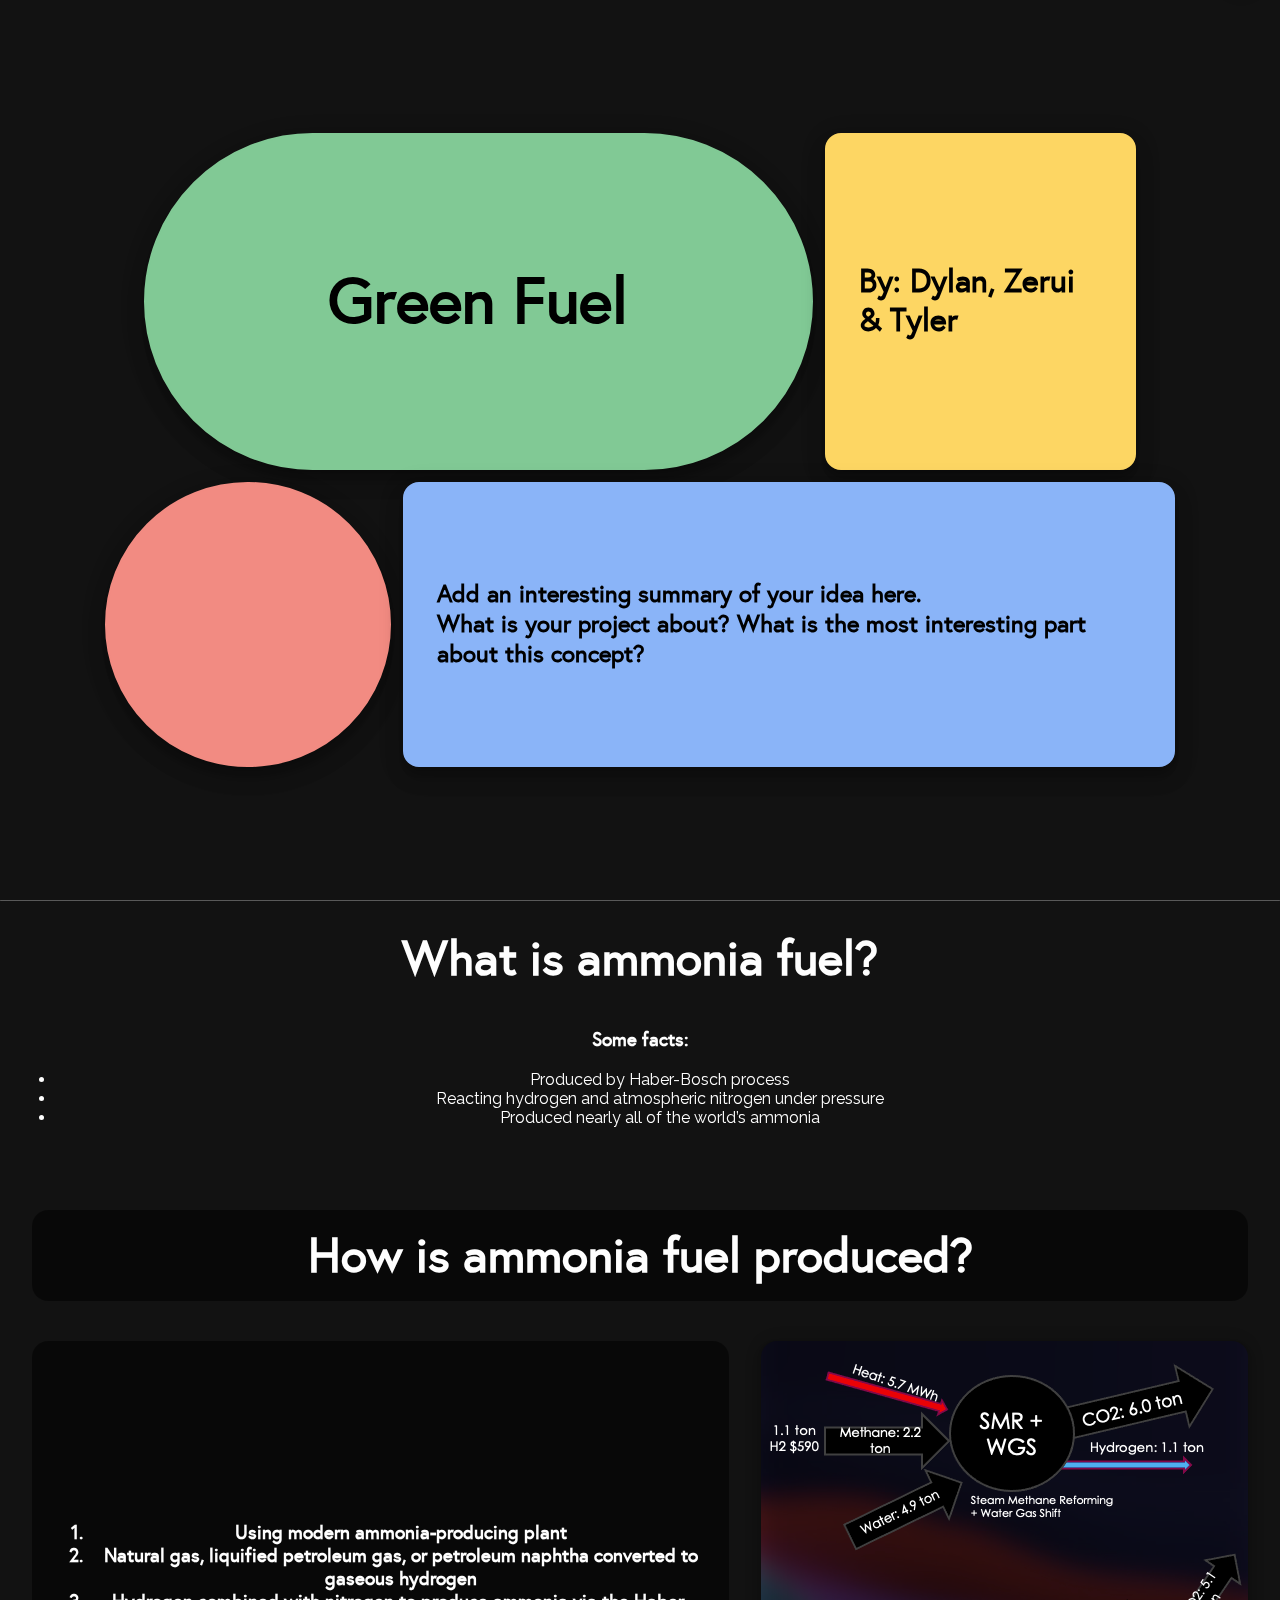
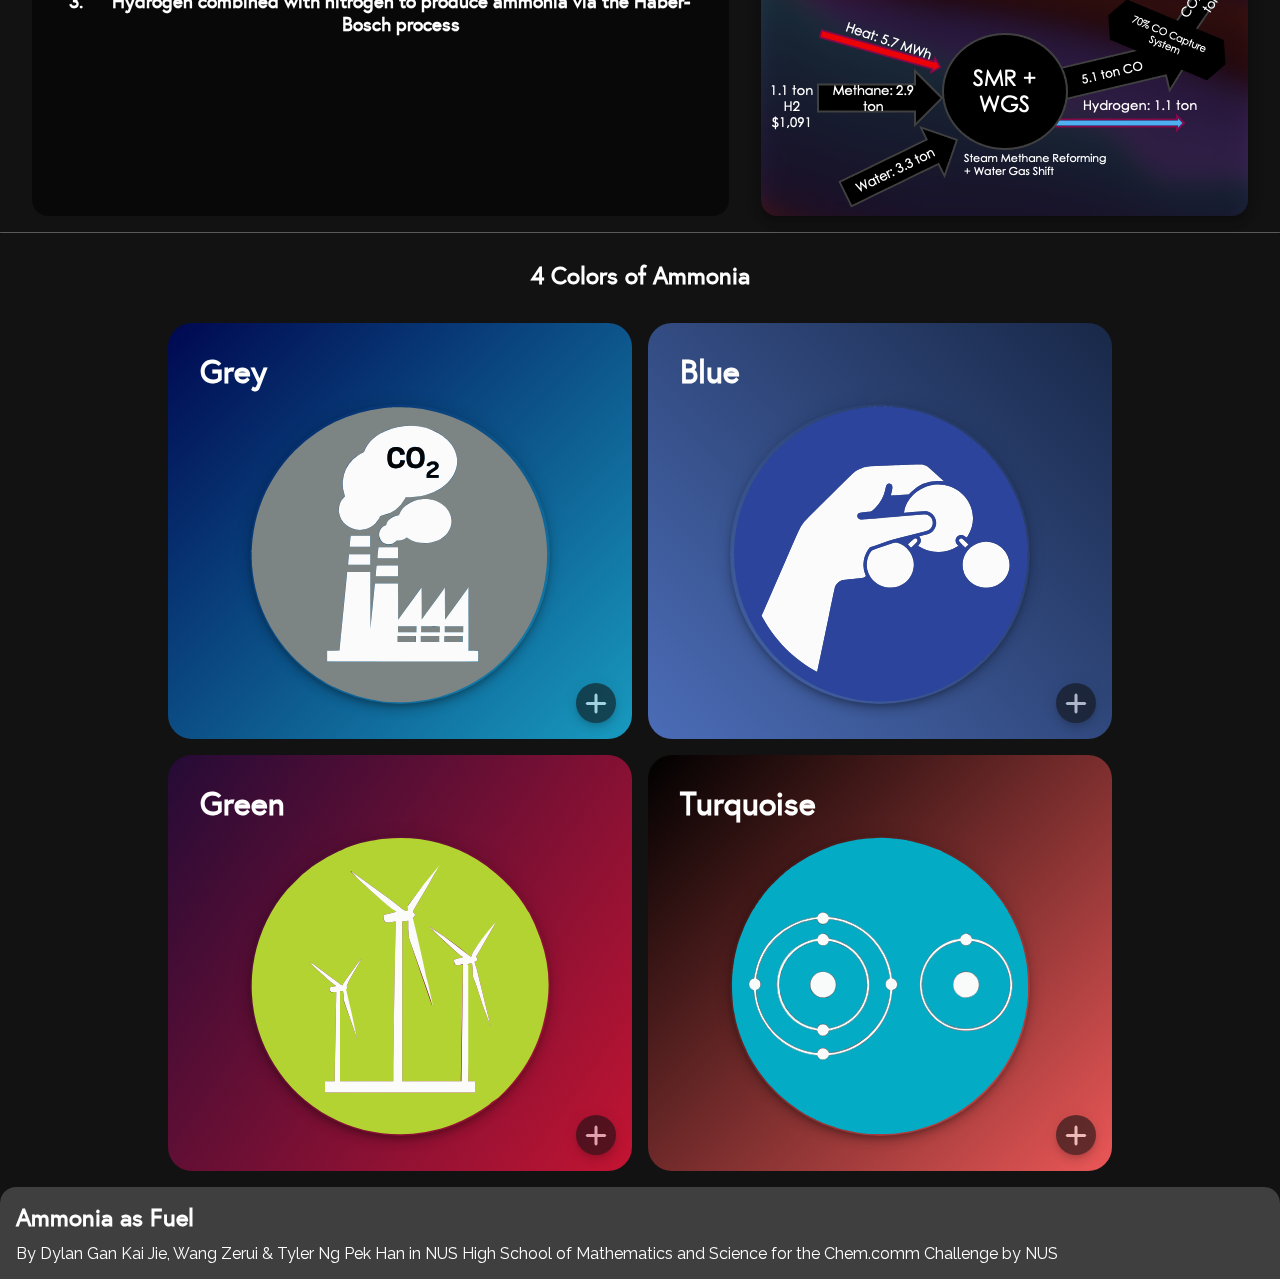
==== index.html @ 2749dfef "Fuel production design improvements" ====
<!DOCTYPE html>
<html lang="en">
<head>
    <meta charset="UTF-8">
    <meta name="viewport" content="width=device-width, initial-scale=1.0">
    <meta name="description" content="Greener fuel, ammonia as fuel">

    <!-- Icons and manifest -->
    <link rel="apple-touch-icon" sizes="180x180" href="./apple-touch-icon.png">
    <link rel="icon" type="image/png" sizes="32x32" href="./favicon-32x32.png">
    <link rel="icon" type="image/png" sizes="16x16" href="./favicon-16x16.png">
    <link rel="manifest" href="./site.webmanifest">

    <title>Ammonia as Fuel</title>

    <link rel="stylesheet" href="assets/main.min.css">
    <link rel="stylesheet" href="assets/index.min.css">
    <link rel="stylesheet" href="assets/atoms.min.css">
    <link rel="stylesheet" href="assets/fonts.min.css">

    <script src="assets/lib/pCardHandler.min.js" defer></script>
    <script src="assets/lib/themeHandler.min.js" defer></script>
    <script src="assets/lib/ripple.min.js" defer></script>
    <script src="assets/javascript/main.min.js" defer></script>
    <script src="assets/javascript/index.min.js" defer></script>
<body>
<header class="fr">
    <img src="static/img/favicon.svg" alt="Logo" aria-hidden="true" width="32" height="32">
    <h2 class="fs-1__5 mg-l__-5">Ammonia as Fuel</h2>
    <div class="ff"></div>
    <!-- Theme button -->
    <button class="ic-btn ctr-c" id="tBtn">
        <img src="static/icns/dark_mode_white.svg" alt="Change to dark theme" class="l lm">
        <img src="static/icns/light_mode_white.svg" alt="Change to light theme" class="d dm">
    </button>
</header>
<!------>
<section class="fh ctr-c">
    <main class="h-wp">
        <div class="hero hero__l1 v-rd e-z12">
            <div class="hr-c">
                <h1 class="w-100">Green Fuel</h1>
            </div>
        </div>
        <div class="hero hero__r1 e-z12">
            <div class="hr-c">
                <h2><b>By:</b> Dylan, Zerui & Tyler</h2>
            </div>
        </div>
        <div class="hero hero__l2 v-rd e-z12">
            <div class="hr-c">
            </div>
        </div>
        <div class="hero hero__r2 e-z12">
            <div class="hr-c">
                <h3>Add an interesting summary of your idea here. <br>
                    What is your project about?
                    What is the most interesting part about this concept?</h3>
            </div>
        </div>
    </main>
</section>

<div class="btr-br w-100"></div>
<section class="p-txt txt-c fl-margin__0 mg-t__-75">
    <h2 class="fs-3">What is ammonia fuel?</h2>
    <h3>Some facts:</h3>
    <ul>
        <li>Produced by Haber-Bosch process</li>
        <li>Reacting hydrogen and atmospheric nitrogen under pressure</li>
        <li>Produced nearly all of the world’s ammonia</li>
    </ul>
</section>

<section class="p-txt txt-c fl-margin__0 mg-t__-75 bg-f" style="background-image: url('./static/img/horizon.webp')">
    <div class="c mg-l__1 mg-r__1 rd__1"><h2 class="fs-3 p-txt">How is ammonia fuel produced?</h2></div>
    <div class="ctr-c f-s">
        <div class="c mg-r__1 mg-l__1 rd__1 p-txt ctr-c">
            <h3>
                <ol>
                    <li>Using modern ammonia-producing plant</li>
                    <li>Natural gas, liquified petroleum gas, or petroleum naphtha converted to gaseous hydrogen</li>
                    <li>Hydrogen combined with nitrogen to produce ammonia via the Haber-Bosch process</li>
                </ol>
            </h3>
        </div>
        <img class="rd__1 e-z6 mg-l__1 mg-r__1" src="static/img/process.png" />
    </div>
</section>

<div class="btr-br w-100"></div>
<section class="p-txt txt-c fl-margin__0 mg-t__-75">
    <h2 class="fs-1__5">4 Colors of Ammonia</h2>
</section>
<section class="ctr-c">
    <div class="promo">
        <div class="p-card c-1">
            <button class="ic-btn ctr-c lg"><img src="static/icns/add_white.svg" alt="More"></button>
            <!------>
            <h1 class="fs-2 mg-b__-75">Grey</h1>
            <img class="ctr-s e-z6" src="static/img/gray.svg" alt="Gray Ammonia (Factory producing C02 pollution)">
            <!------>
            <div class="p-modal">
                <div>
                    <h3>Also called brown ammonia, this is conventional ammonia that has been made the same way for 100 years.
                        The Haber-Bosch process, responsible for nearly all of the world’s 180 million tons of annual ammonia production,
                        reacts hydrogen and atmospheric nitrogen.
                        The hydrogen often comes from the steam reformation of methane, a process that emits CO2.
                    </h3>
                    <a class="btn-rp f-btn" href="./viewer.html?p=Z3JleQ==" target="_blank">Read more</a>
                </div>
            </div>
        </div>
        <div class="p-card c-2">
            <button class="ic-btn ctr-c lg"><img src="static/icns/add_white.svg" alt="More"></button>
            <!------>
            <h1 class="fs-2 mg-b__-75">Blue</h1>
            <img class="ctr-s e-z6" src="static/img/blue.svg" alt="Blue Ammonia (Hand holding molecule)">
            <!------>
            <div class="p-modal">
                <div>
                    <h3>Blue ammonia is conventional ammonia for which by-product CO2 has been captured and stored,
                        reducing climate impact compared with gray ammonia.
                        Many fertilizer makers have embarked on such projects in recent years.
                        Blue ammonia is controversial and in need of industry standards.
                        Using CO2 for enhanced oil recovery, for example,
                        isn’t as environmentally beneficial as injecting it into the ground permanently.
                    </h3>
                    <a class="btn-rp f-btn" href="./viewer.html?p=Ymx1ZQ==" target="_blank">Read more</a>
                </div>
            </div>
        </div>
        <div class="p-card c-3">
            <button class="ic-btn ctr-c lg"><img src="static/icns/add_white.svg" alt="More"></button>
            <!------>
            <h1 class="fs-2 mg-b__-75">Green</h1>
            <img class="ctr-s e-z6" src="static/img/green.svg" alt="Green Ammonia (Wind turbines)">
            <!------>
            <div class="p-modal">
                <div>
                    <h3>Green ammonia is made with hydrogen that comes from water electrolysis powered by alternative energy.
                        Projects abound, though most are on a modest scale of tens of thousands of tons,
                        an order of magnitude smaller than a typical ammonia plant.
                        A massive project in Saudi Arabia, however, aims to make more than 1 million metric tons of ammonia per year.
                    </h3>
                    <a class="btn-rp f-btn" href="./viewer.html?p=Z3JlZW4=" target="_blank">Read more</a>
                </div>
            </div>
        </div>
        <div class="p-card c-4">
            <button class="ic-btn ctr-c lg"><img src="static/icns/add_white.svg" alt="More"></button>
            <!------>
            <h1 class="fs-2 mg-b__-75">Turquoise</h1>
            <img class="ctr-s e-z6" src="static/img/turquoise.svg" alt="Turquoise Ammonia (Diagram of 2 atoms)">
            <!------>
            <div class="p-modal">
                <div>
                    <h3>This process uses pyrolysis to convert methane into pure carbon and hydrogen,
                        which is reacted with nitrogen to make ammonia.
                        The industry thinks of turquoise ammonia as somewhere between green and blue.
                        A prominent project is Monolith Materials’ carbon black plant in Nebraska.</h3>
                    <a class="btn-rp f-btn" href="./viewer.html?p=dHVycXVvaXNl" target="_blank">Read more</a>
                </div>
            </div>
        </div>
    </div>

    <!-- Footer -->
    <!-- The trick for a transparent border-radius is to add the footer into the last section -->
    <!-- Instead of adding it to the bottom of the body -->
</section>
<footer class="fl-margin__0">
    <div class="fr"><h2>Ammonia as Fuel</h2></div>
    <div class="fr">
        <p>By Dylan Gan Kai Jie, Wang Zerui & Tyler Ng Pek Han in NUS High School of Mathematics and Science for the Chem.comm Challenge by NUS</p>
        <div class="ff"></div>
   </div>
</footer>
</body>
</html>
---- assets/main.min.css ----
body,body.lm{--brand:#1976d2;--p-brand:#1668ba;--s-brand:#13589c;--on-brand:#fff}body{padding:0;--g-green:#81c995;--g-orange:#fdd663;--g-red:#f28b82;--g-blue:#8ab4f8;--m-bg:#121212;--opp-bg:#fefefe;--not-that-opp-bg:rgba(255, 255, 255, .3);--ab-bg:rgba(0, 0, 0, .6);--flat-bg:#3f3f3f;--raised-bg:#5f5f5f;--higher-raised-bg:#7f7f7f;--max-raised-bg:#8f8f8f;--always-black:#000;--always-white:#fff;--not-funny-radius:.4rem;--funny-radius:1rem;--funnier-radius:1.5rem;--dont-use-this-radius:9999rem;--theme-trans-time:.44s;--misty:blur(12px) saturate(120%) brightness(120%);background-color:var(--m-bg);font-family:'Raleway',"Helvetica Neue",Helvetica,Courier,sans-serif;color:var(--opp-bg, #eee);transition:all var(--theme-trans-time) ease-in-out;transition-property:color,background-color}body.lm{--g-green:#34a853;--g-orange:#f9bb2d;--g-red:#ea4335;--g-blue:#4285f4;--m-bg:#fefefe;--opp-bg:#121212;--not-that-opp-bg:rgba(0, 0, 0, .3);--ab-bg:rgba(255, 255, 255, .6);--flat-bg:#ddd;--raised-bg:#ccc;--higher-raised-bg:#aaa;--max-raised-bg:#888}h1,h2,h3,h4{font-family:'Europa Regular',Helvetica,"Roboto Slab",Roboto,Arial,sans-serif}.f-btn,button{display:inline-block;-webkit-tap-highlight-color:transparent;border:0;outline:0;min-height:2rem;border-radius:var(--not-funny-radius);background-color:var(--brand);color:var(--on-brand);transition:background-color .2s ease-in-out,box-shadow .3s ease-in;box-shadow:0 3px 1px -2px rgba(0,0,0,.2),0 2px 2px 0 rgba(0,0,0,.14),0 1px 5px 0 rgba(0,0,0,.12);font-size:.8rem;line-height:2.25rem;font-weight:500;letter-spacing:.0892857143em;text-decoration:none;text-transform:uppercase;font-family:"Europa Regular",Roboto,Helvetica,sans-serif;padding:0 1rem}.f-btn:hover,button:hover{background-color:var(--p-brand);box-shadow:0 2px 4px -1px rgba(0,0,0,.2),0 4px 5px 0 rgba(0,0,0,.14),0 1px 10px 0 rgba(0,0,0,.12)}.f-btn:active,button:active{background-color:var(--s-brand)}button.ic-btn{height:2.5rem;width:2.5rem;border-radius:50%;background-color:var(--m-bg, #555);transition:all .2s ease-in-out;transition-property:background-color,opacity;opacity:.6;box-shadow:0 3px 5px -1px rgba(0,0,0,.2),0 6px 10px 0 rgba(0,0,0,.14),0 1px 18px 0 rgba(0,0,0,.12)}button.ic-btn.nbg{background-color:transparent!important}button.ic-btn:hover{background-color:var(--flat-bg, #666);opacity:1}button.ic-btn:active{background-color:var(--raised-bg, #888)}button.ic-btn#tBtn{transition:all .4s cubic-bezier(.53,.53,.49,1.59)}body.lm button.ic-btn#tBtn{transform:rotate(-360deg)}body.lm button.ic-btn>img{filter:invert(1)}button.ic-btn.lg>img{width:2.2rem;height:2.2rem}button.ic-btn>img{width:1.6rem;height:1.6rem;transition:filter var(--theme-trans-time) ease-in-out}div.c,header{backdrop-filter:var(--misty)}header{position:fixed;top:-3.4rem;left:0;height:3.4rem;z-index:22;width:calc(100% - 2.4rem);display:flex;align-items:center;padding:0 1.2rem;transition:top .3s cubic-bezier(.4,0,0,1);background-color:var(--ab-bg, #111);border-radius:0 0 var(--funny-radius) var(--funny-radius)}header.v{top:0}body,header>*{margin:0}.btr-br{height:1px;background-color:var(--not-that-opp-bg);border-radius:1px}img{user-select:none;-webkit-user-drag:none}div.c{background-color:var(--ab-bg);transition:background-color .44s ease-in-out}footer{background-color:var(--flat-bg);border-radius:var(--funny-radius) var(--funny-radius) 0 0;padding:1rem}footer>div.fr{display:flex;flex-wrap:wrap;margin:.7rem 0}footer>div.fr>a{color:var(--g-blue)}::-webkit-scrollbar{background-color:#fff;width:14px}::-webkit-scrollbar-track{background-color:#2b2b2b}::-webkit-scrollbar-corner{background-color:#2b2b2b}body.light ::-webkit-scrollbar-corner,body.light ::-webkit-scrollbar-track{background-color:#dfdfdf}::-webkit-scrollbar-thumb{background-color:#6b6b6b;border-radius:14px;border:3px solid #2b2b2b;transition:all 500ms ease-out}::-webkit-scrollbar-thumb:hover{background-color:#959595}.light ::-webkit-scrollbar-thumb{background-color:#969696!important;border:3px solid #dfdfdf!important}.light ::-webkit-scrollbar-thumb:hover{background-color:#656565!important}
---- assets/index.min.css ----
@keyframes l-anim{0%{background-color:transparent;color:transparent!important;opacity:0}60%{background-color:transparent;color:transparent!important}to{opacity:1}}main{flex-wrap:wrap;justify-content:center}.hero{--h-mg: .25rem;position:relative;margin:var(--h-mg);overflow:hidden;animation-delay:2s;transition:all .2s ease-in-out;animation:1s l-anim;background-color:var(--h-bg);border:.15rem solid var(--h-bg)}.hero:hover{background-color:var(--always-white);border-color:var(--always-black)}.hero h1,.hero h2,.hero h3,.hero h4{color:var(--always-black)}.hero h1{font-size:3em}.hero h2{font-size:1.5em}.hero h3{font-size:1.2em}.hero h4{font-size:.75em}.hero>.hr-c,main{display:flex;align-items:center}.hero>.hr-c{--c-padding: 2rem;padding:var(--c-padding);height:calc(100% - calc(var(--c-padding)*2));width:calc(100% - calc(var(--c-padding)*2));max-width:calc(100vw - 2rem)}.hero>.hr-c>:first-child{margin-top:0}.hero>.hr-c>:last-child{margin-bottom:0}.hero.v-rd>.hr-c{--c-padding: 1rem;text-align:center}.hero.hero__l1{grid-area:l1;--h-bg: var(--g-green, forestgreen);border-radius:var(--dont-use-this-radius, 999rem);height:26vw;width:52vw;min-height:160px;min-width:320px}.hero.hero__l2,.hero.hero__r1{min-height:146px;min-width:146px}.hero.hero__r1{grid-area:r1;--h-bg: var(--g-orange, orange);border-radius:var(--funny-radius, 1rem);height:26vw;width:24vw}.hero.hero__l2{grid-area:l2;--h-bg: var(--g-red, red);border-radius:var(--dont-use-this-radius, 999rem);width:22vw;height:22vw}.hero.hero__r2{grid-area:r2;--h-bg: var(--g-blue, steelblue);border-radius:var(--funny-radius, 1rem);width:60vw}div.promo{display:grid;grid-template-columns:1fr;grid-template-rows:repeat(4,1fr);grid-gap:1rem;padding:1rem}div.promo>div.p-card{width:calc(min(100vw,450px) - 5rem);height:calc(min(100vw,450px) - 5rem);border-radius:var(--funnier-radius, 1rem);background-color:var(--flat-bg);position:relative;padding:0 1.5rem;overflow:hidden}div.promo>div.p-card.c-1{background:linear-gradient(315deg,#189abf 0,#000851 100%)}div.promo>div.p-card.c-2{background:linear-gradient(45deg,#4b6cb7 0,#182848 100%)}div.promo>div.p-card.c-3{background:linear-gradient(125deg,#240b36,#c31432)}div.promo>div.p-card.c-4{background:linear-gradient(315deg,#eb5757,#000)}div.promo>div.p-card>img{height:calc(100% - 100px);border-radius:50%}div.promo>div.p-card>button.ic-btn{position:absolute;bottom:1rem;right:1rem;transition:background-color .2s ease-in-out,opacity .2s ease-in-out,transform .66s cubic-bezier(.66,0,.2,1);z-index:10}div.promo>div.p-card.open>button.ic-btn{transform:rotate(45deg);background-color:var(--opp-bg)}body.lm div.promo>div.p-card.open>button.ic-btn>img{filter:invert(0)}div.promo>div.p-card.open>button.ic-btn>img{filter:invert(1)}div.promo>div.p-card.c-1>div.p-modal{--pm-bg: var(--g-green) }div.promo>div.p-card.c-2>div.p-modal{--pm-bg: var(--g-orange) }div.promo>div.p-card.c-3>div.p-modal{--pm-bg: var(--g-red) }div.promo>div.p-card.c-4>div.p-modal{--pm-bg: var(--g-blue) }div.promo>div.p-card>div.p-modal{background-color:var(--pm-bg);opacity:0;visibility:hidden;z-index:6;pointer-events:none;padding:1.5rem;display:flex;align-items:center;position:absolute;top:0;left:0;right:0;bottom:0;border-radius:inherit;transition:opacity .66s .66s cubic-bezier(.66,0,.2,1),visibility .66s .66s;color:var(--m-bg, #000)}div.promo>div.p-card.open>div.p-modal{opacity:1;visibility:visible;pointer-events:auto}div.promo>div.p-card>div.p-modal>div{transition:all .66s .66s cubic-bezier(.66,0,.2,1);opacity:0;transform:translateY(-1.25rem)}div.promo>div.p-card>div.p-modal>div>h3{display:-webkit-box;-webkit-box-orient:vertical;-webkit-line-clamp:4;overflow:hidden}div.promo>div.p-card.open>div.p-modal>div{transform:translateY(0);opacity:1;transition:all .66s .66s cubic-bezier(.66,0,.2,1)}@media screen and (min-width:600px){.hero.hero__r2{width:52vw;height:28vw}.hero.v-rd>.hr-c{--c-padding: 3rem}.hero.v-rd.hero__l2>.hr-c{--c-padding: .4rem}}@media screen and (min-width:550px){div.promo{grid-template-columns:repeat(2,1fr);grid-template-rows:repeat(2,1fr)}div.promo>div.p-card{width:calc(min(50vw,480px) - 5rem);height:calc(min(50vw,480px) - 5rem)}}@media screen and (min-width:1024px){.hero{min-width:400px;max-height:44vh;--h-mg: .375rem
    }.hero.hero__r2{width:60vw;height:22vw;max-height:40vh}.hero.v-rd.hero__l2>.hr-c{--c-padding: 1rem}}@media screen and (min-width:1000px){div.promo>div.p-card{padding:.5rem 2rem}.hero h1{font-size:4em}.hero h2{font-size:2em}.hero h3{font-size:1.5em}.hero h4{font-size:1em}}@media screen and (max-width:500px){.hero.hero__r1>.hr-c{--c-padding: .75rem}}@media screen and (max-width:400px){.hero.hero__r2>.hr-c{--c-padding: 1rem}.hero.hero__r2{width:80vw}}
---- assets/atoms.min.css ----
.fh{min-height:100vh}.fl-margin__0>:first-child{margin-top:0}.fl-margin__0>:last-child{margin-bottom:0}.mg-t__1{margin-top:1rem}.mg-t__-75{margin-top:.75rem}.mg-b__1{margin-bottom:1rem}.mg-b__-75{margin-bottom:.75rem}.mg-r__1{margin-right:1rem}.mg-r__-25{margin-right:.25rem}.mg-r__-75{margin-right:.75rem}.mg-l__1{margin-left:1rem}.mg-l__-75{margin-left:.75rem}.mg-l__-5{margin-left:.5rem}.mg-l__-25{margin-left:.25rem}.p-txt{padding:1rem}.p-txt__bg{padding:1.2rem 1.5rem 1.5rem}.p-txt__bg>.fb{margin-left:-1.5rem;margin-right:-1.5rem}.ctr-c{display:flex;align-items:center;justify-content:center}.ctr-s{display:block;margin:0 auto}.f-s{align-items:stretch}.txt-c{text-align:center}.fs-3{font-size:3em}.fs-2__5{font-size:2.5em}.fs-2{font-size:2em}.fs-1__5{font-size:1.5em}.fs-1{font-size:1em}.fs-__5{font-size:.5em}.w-100{width:100%}.op-0{opacity:0}.e-z12{box-shadow:0 7px 8px -4px rgba(0,0,0,.2),0 12px 17px 2px rgba(0,0,0,.14),0 5px 22px 4px rgba(0,0,0,.12)}.e-z6{box-shadow:0 3px 5px -1px rgba(0,0,0,.2),0 6px 10px 0 rgba(0,0,0,.14),0 1px 18px 0 rgba(0,0,0,.12)}.rd__1{border-radius:1rem}.fr>div.ff{flex-grow:1}.fr>*{margin:0 .5rem 0 0}.fr>:last-child{margin-right:0}.dp-b{display:block}.blc,.brc{position:fixed;bottom:1rem;z-index:12}.brc{right:1rem}.blc{left:1rem}body:not(.lm) .lm{display:none}body.lm .dm{display:none}.ratio__1-1:after{content:"";display:block;padding-bottom:100%}.d-f{display:flex}.bg-f{background-attachment:fixed;background-position:center;background-size:cover}
---- assets/fonts.min.css ----
@font-face{font-family:'Europa Regular';font-style:normal;font-display:swap;src:url(fonts/europareg.woff2) format("woff")}@font-face{font-family:'Raleway';font-style:normal;font-weight:400;font-display:swap;src:url(fonts/raleway.woff) format('woff');unicode-range:U+0000-00FF,U+0131,U+0152-0153,U+02BB-02BC,U+02C6,U+02DA,U+02DC,U+2000-206F,U+2074,U+20AC,U+2122,U+2191,U+2193,U+2212,U+2215,U+FEFF,U+FFFD}
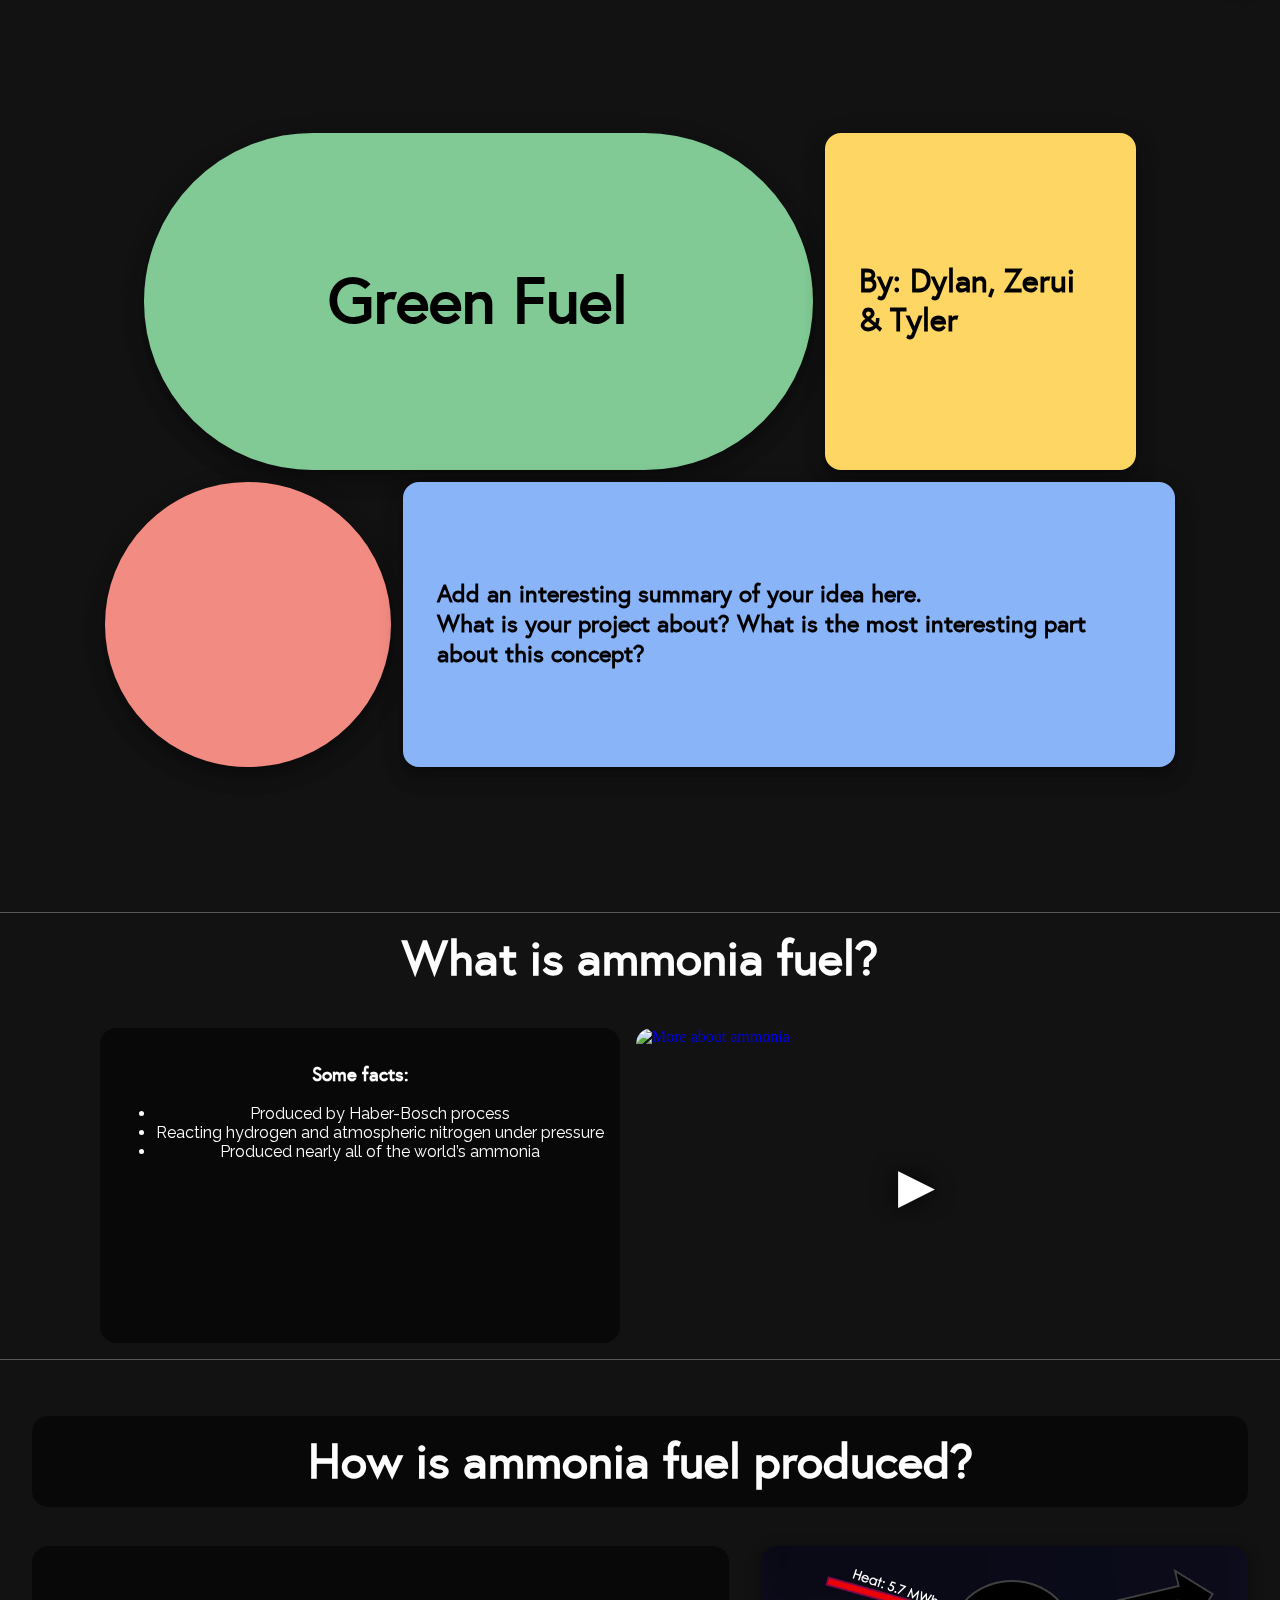
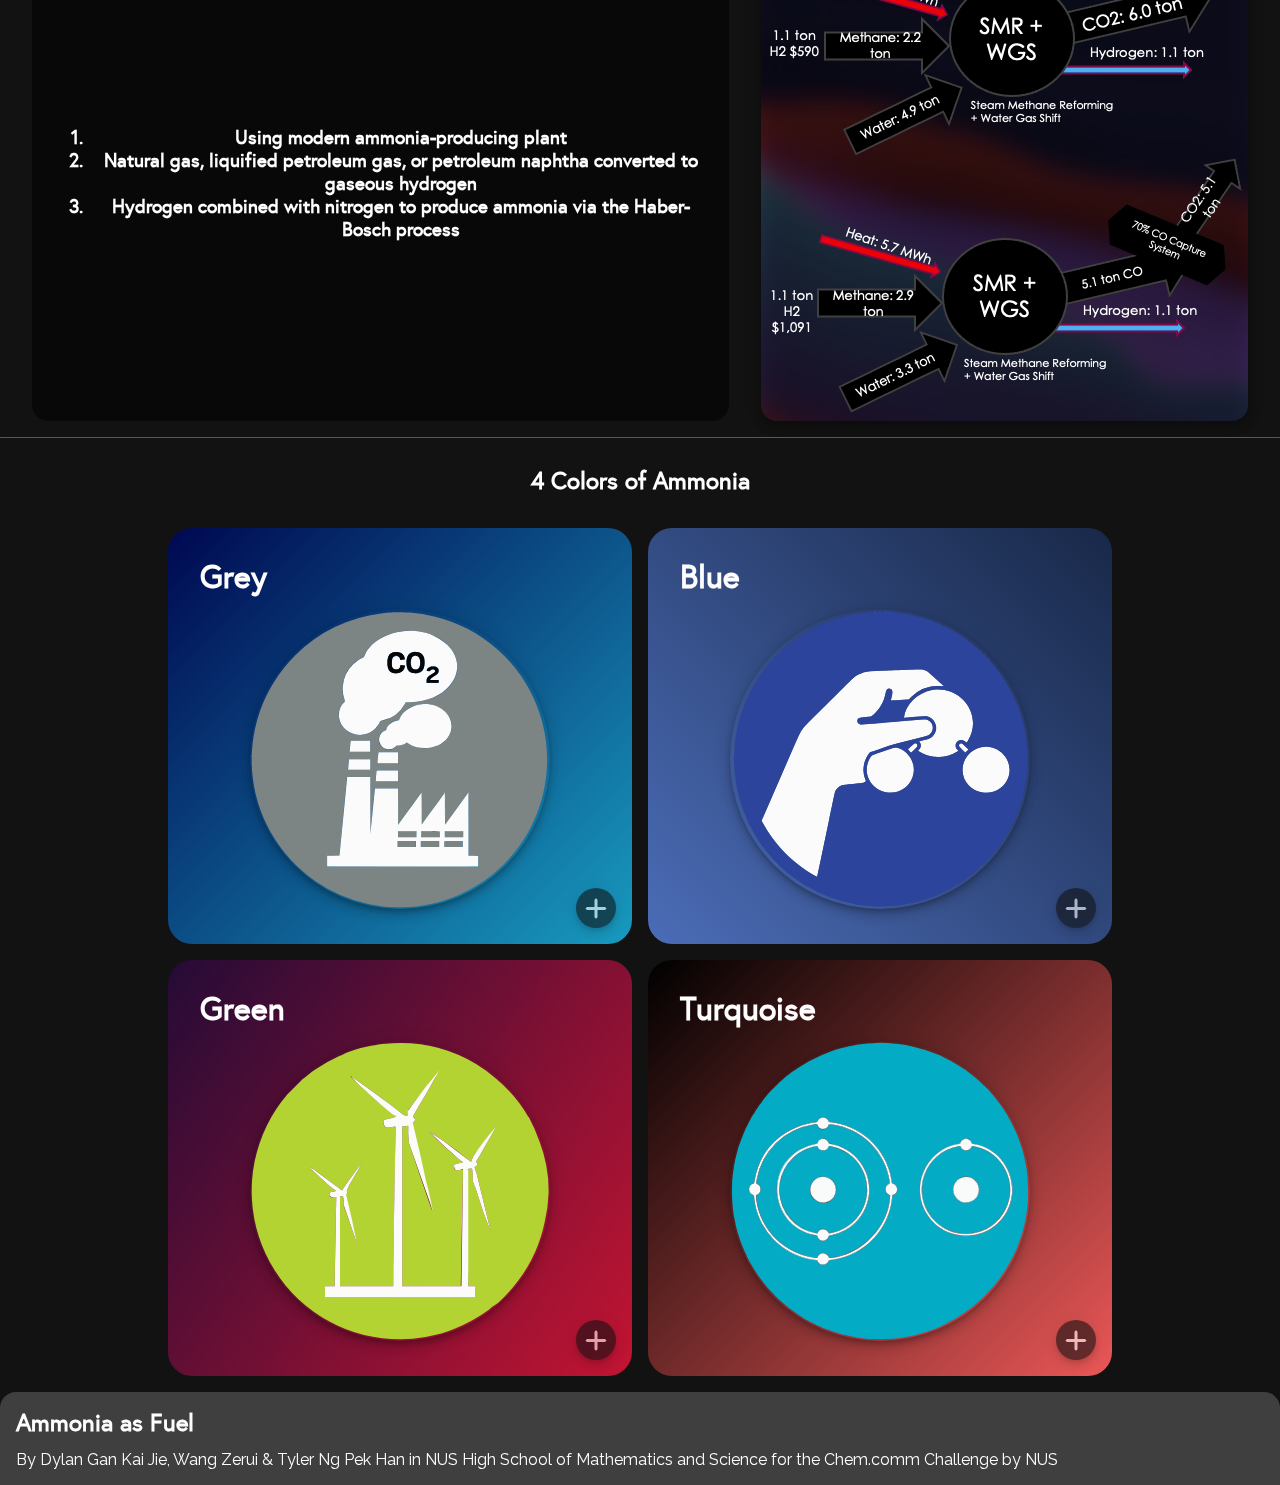
==== commit 548bdb12: "Added lazy-loaded YouTube video" ====
--- a/index.html
+++ b/index.html
@@ -61,18 +61,29 @@
     </main>
 </section>
 
-<div class="btr-br w-100"></div>
-<section class="p-txt txt-c fl-margin__0 mg-t__-75">
+<div class="btr-br w-100 mg-t__-75"></div>
+<section class="p-txt txt-c fl-margin__0 bg-f" style="background-image: url('./static/img/peaks.webp')">
     <h2 class="fs-3">What is ammonia fuel?</h2>
-    <h3>Some facts:</h3>
-    <ul>
-        <li>Produced by Haber-Bosch process</li>
-        <li>Reacting hydrogen and atmospheric nitrogen under pressure</li>
-        <li>Produced nearly all of the world’s ammonia</li>
-    </ul>
+
+    <div class="ctr-c f-s">
+        <div class="c mg-r__1 mg-l__1 rd__1 p-txt">
+            <h3>Some facts:</h3>
+            <ul>
+                <li>Produced by Haber-Bosch process</li>
+                <li>Reacting hydrogen and atmospheric nitrogen under pressure</li>
+                <li>Produced nearly all of the world’s ammonia</li>
+            </ul>
+        </div>
+
+        <iframe width="560" height="315" allowfullscreen
+                class="rd__1" frameborder="0" title="More about ammonia fuel" style="border-bottom-left-radius:16.001px"
+                srcdoc="<style>*{padding:0;margin:0;overflow:hidden}html,body{height:100%}img,span{position:absolute;width:100%;top:0;bottom:0;margin:auto}span{height:1.5em;text-align:center;font:48px/1.5 sans-serif;color:white;text-shadow:0 0 0.5em black}</style><a href=https://www.youtube-nocookie.com/embed/dQw4w9WgXcQ?autoplay=1><img src=https://img.youtube.com/vi/dQw4w9WgXcQ/hqdefault.jpg alt='More about ammonia'><span>▶</span></a>"
+                allow="accelerometer; autoplay; clipboard-write; encrypted-media; gyroscope; picture-in-picture;"></iframe>
+    </div>
 </section>
 
-<section class="p-txt txt-c fl-margin__0 mg-t__-75 bg-f" style="background-image: url('./static/img/horizon.webp')">
+<div class="btr-br w-100"></div>
+<section class="p-txt txt-c fl-margin__0 bg-f" style="background-image: url('./static/img/horizon.webp')">
     <div class="c mg-l__1 mg-r__1 rd__1"><h2 class="fs-3 p-txt">How is ammonia fuel produced?</h2></div>
     <div class="ctr-c f-s">
         <div class="c mg-r__1 mg-l__1 rd__1 p-txt ctr-c">
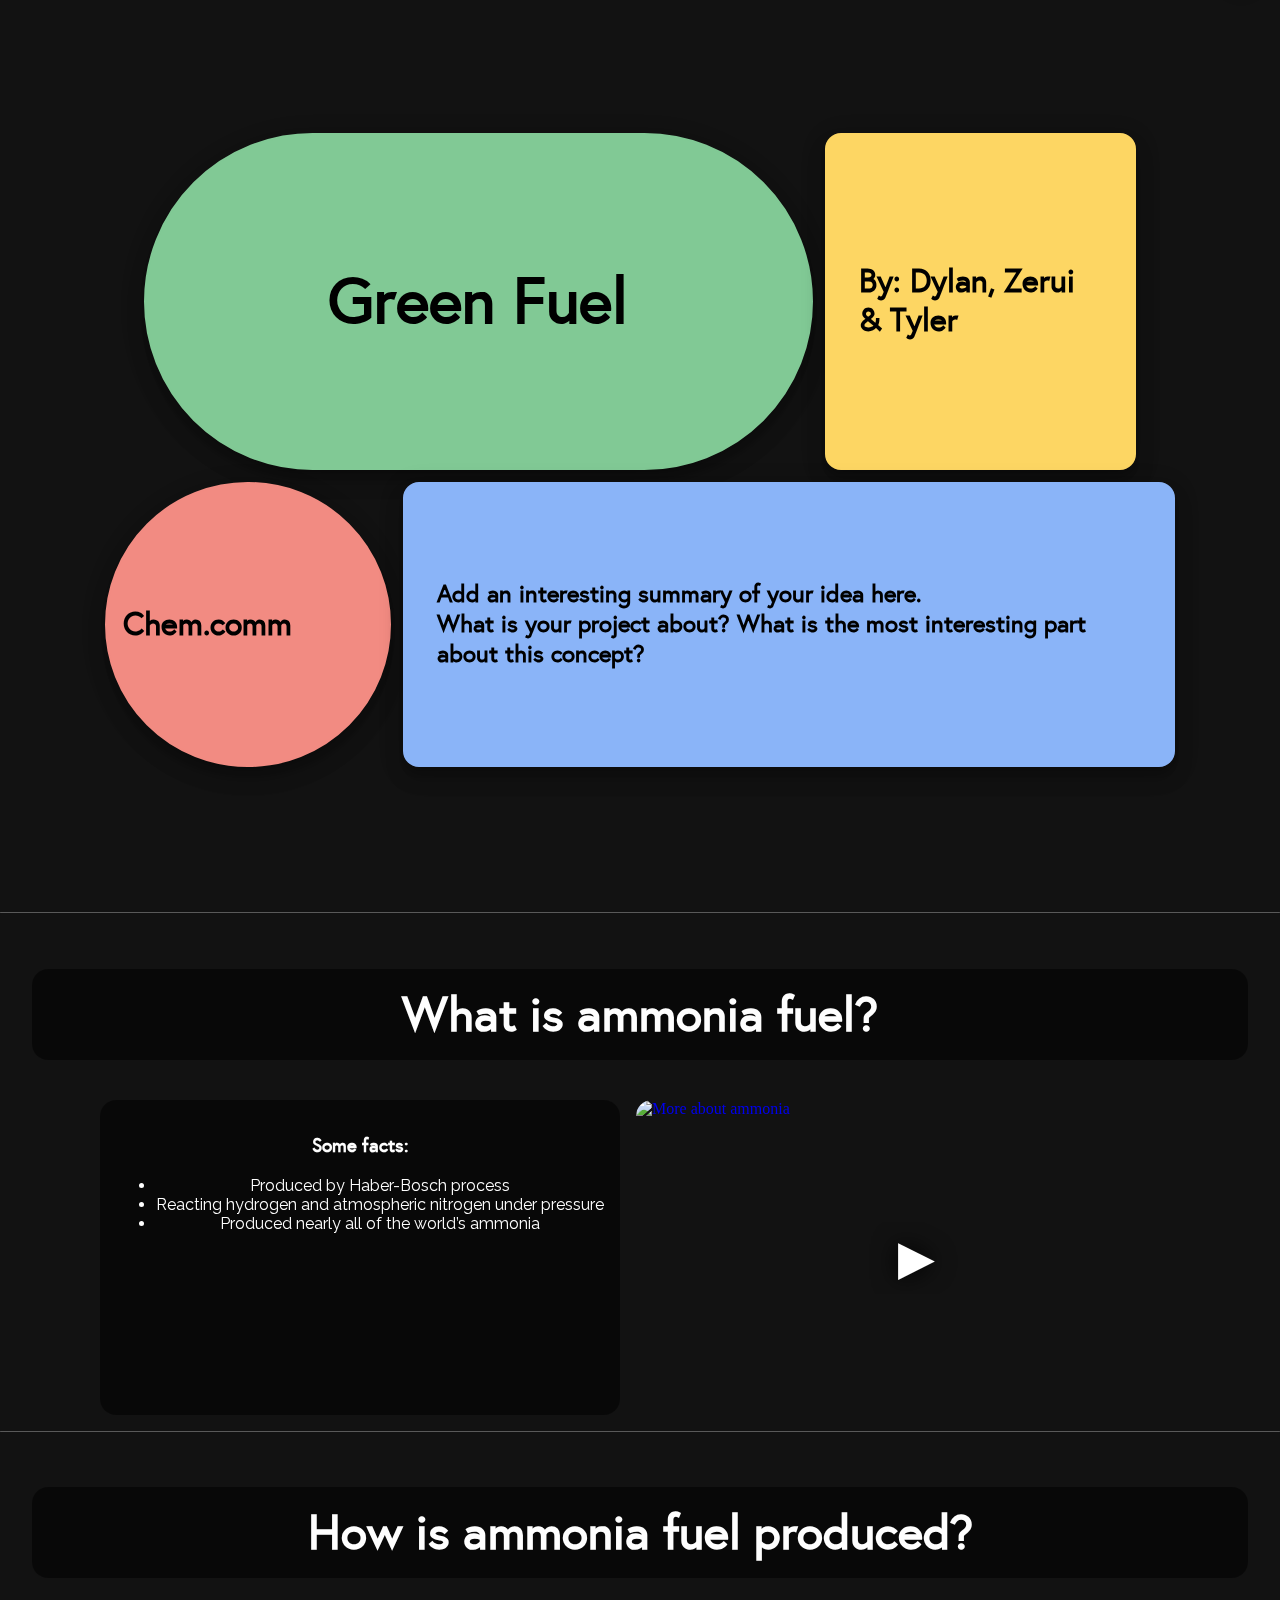
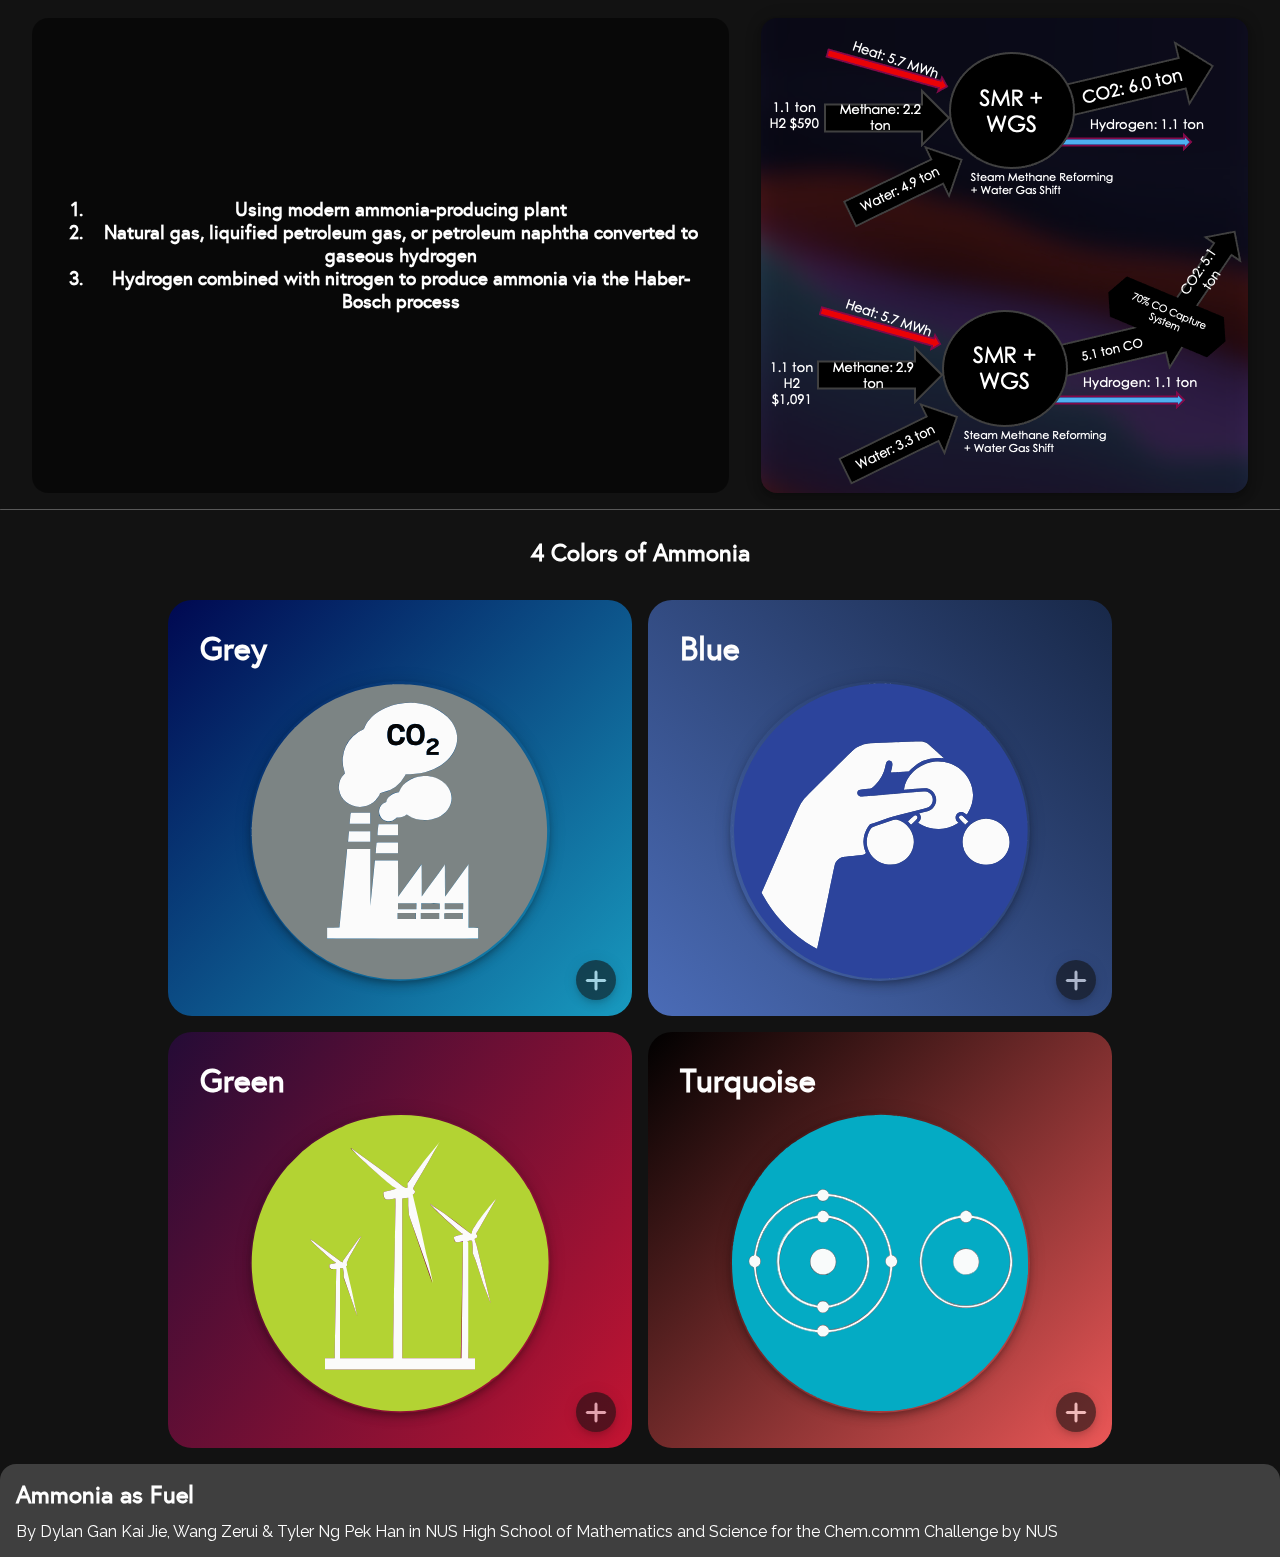
==== commit e7eb60f0: "Add content to subpages" ====
--- a/index.html
+++ b/index.html
@@ -49,6 +49,7 @@
         </div>
         <div class="hero hero__l2 v-rd e-z12">
             <div class="hr-c">
+                <h2>Chem.comm</h2>
             </div>
         </div>
         <div class="hero hero__r2 e-z12">
@@ -63,7 +64,7 @@
 
 <div class="btr-br w-100 mg-t__-75"></div>
 <section class="p-txt txt-c fl-margin__0 bg-f" style="background-image: url('./static/img/peaks.webp')">
-    <h2 class="fs-3">What is ammonia fuel?</h2>
+    <div class="c mg-l__1 mg-r__1 rd__1"><h2 class="fs-3 p-txt">What is ammonia fuel?</h2></div>
 
     <div class="ctr-c f-s">
         <div class="c mg-r__1 mg-l__1 rd__1 p-txt">
@@ -75,9 +76,9 @@
             </ul>
         </div>
 
-        <iframe width="560" height="315" allowfullscreen
+        <iframe width="560" height="315" allowfullscreen loading="lazy"
                 class="rd__1" frameborder="0" title="More about ammonia fuel" style="border-bottom-left-radius:16.001px"
-                srcdoc="<style>*{padding:0;margin:0;overflow:hidden}html,body{height:100%}img,span{position:absolute;width:100%;top:0;bottom:0;margin:auto}span{height:1.5em;text-align:center;font:48px/1.5 sans-serif;color:white;text-shadow:0 0 0.5em black}</style><a href=https://www.youtube-nocookie.com/embed/dQw4w9WgXcQ?autoplay=1><img src=https://img.youtube.com/vi/dQw4w9WgXcQ/hqdefault.jpg alt='More about ammonia'><span>▶</span></a>"
+                srcdoc="<style>*{padding:0;margin:0;overflow:hidden}html,body{height:100%}img,span{position:absolute;width:100%;top:0;bottom:0;margin:auto}span{height:1.5em;text-align:center;font:48px/1.5 sans-serif;color:white;text-shadow:0 0 0.5em black}</style><a href=https://www.youtube.com/embed/H1ZacZ_r1MQ?autoplay=1&modestbranding=1&rel=0><img src=https://img.youtube.com/vi/H1ZacZ_r1MQ/hqdefault.jpg alt='More about ammonia'><span>▶</span></a>"
                 allow="accelerometer; autoplay; clipboard-write; encrypted-media; gyroscope; picture-in-picture;"></iframe>
     </div>
 </section>
@@ -108,7 +109,7 @@
         <div class="p-card c-1">
             <button class="ic-btn ctr-c lg"><img src="static/icns/add_white.svg" alt="More"></button>
             <!------>
-            <h1 class="fs-2 mg-b__-75">Grey</h1>
+            <h1 class="fs-2 mg-b__-75">Grey</h1> <!-- Title -->
             <img class="ctr-s e-z6" src="static/img/gray.svg" alt="Gray Ammonia (Factory producing C02 pollution)">
             <!------>
             <div class="p-modal">
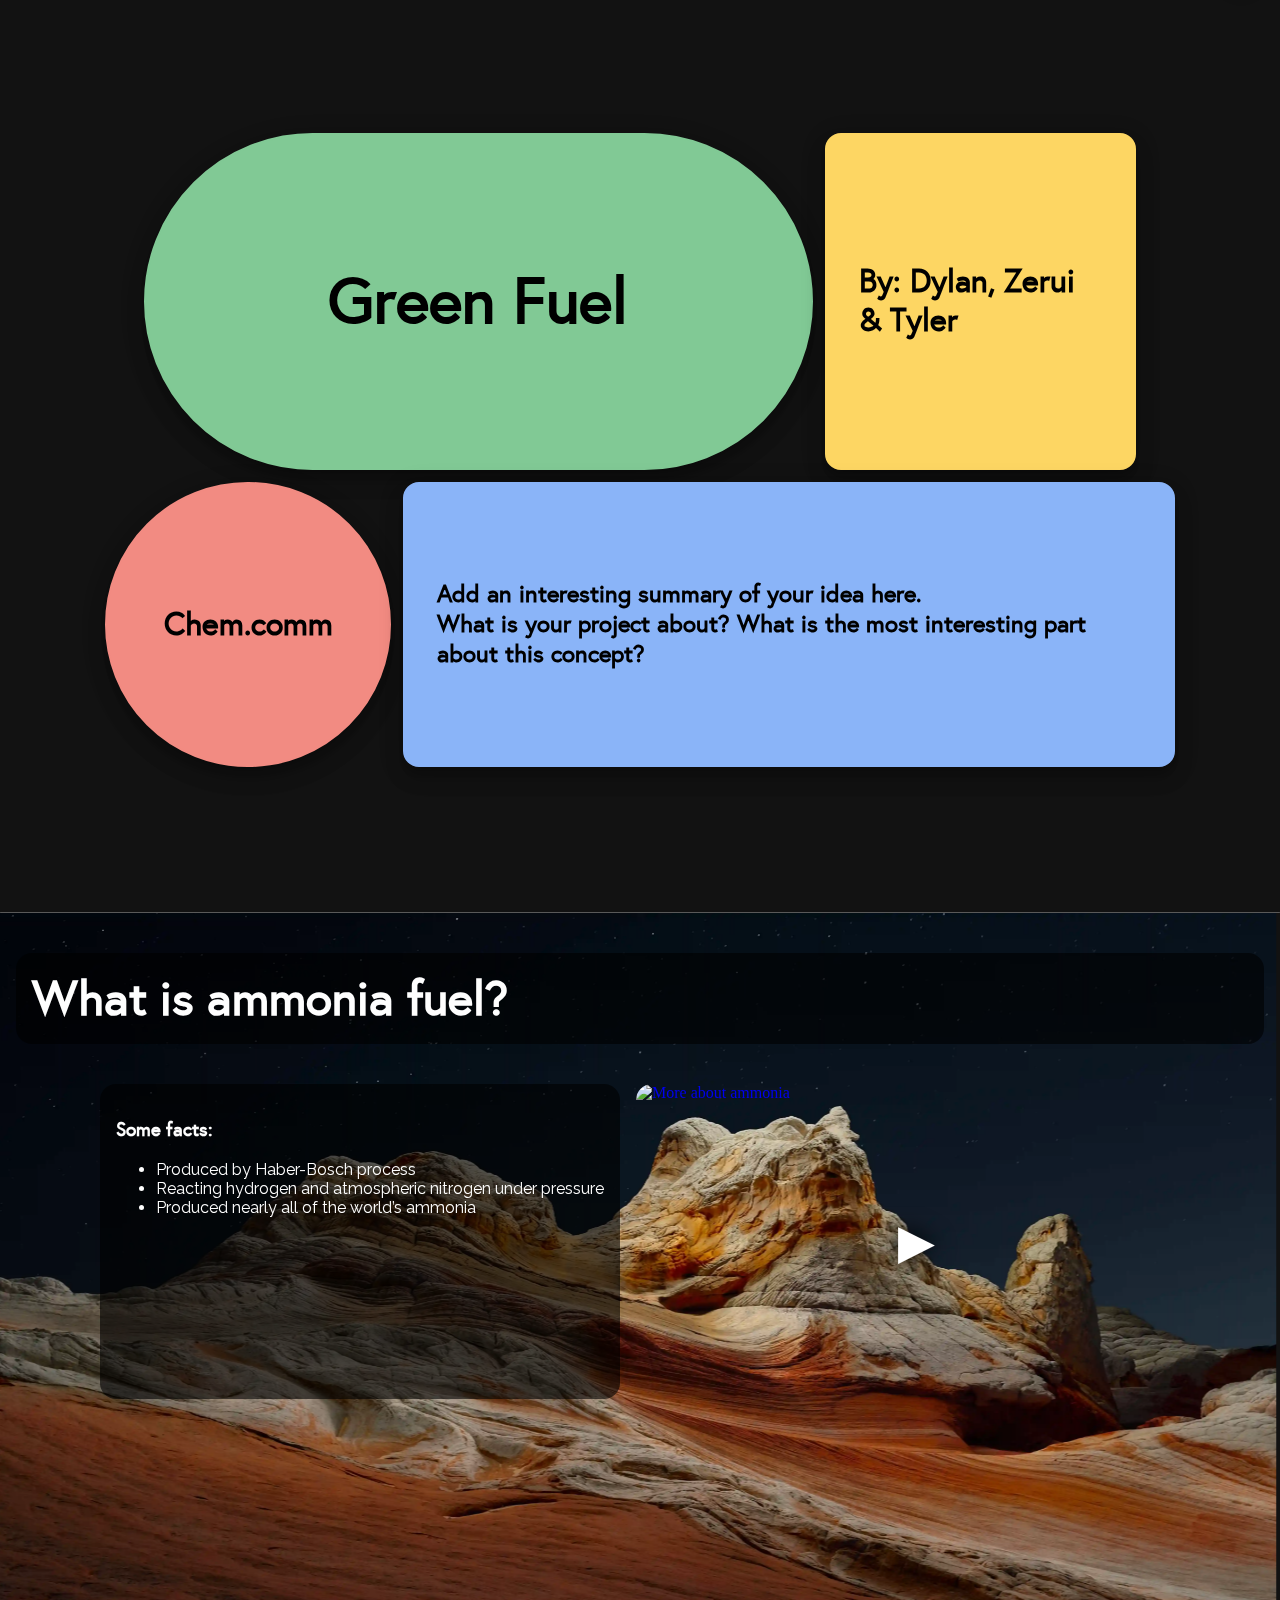
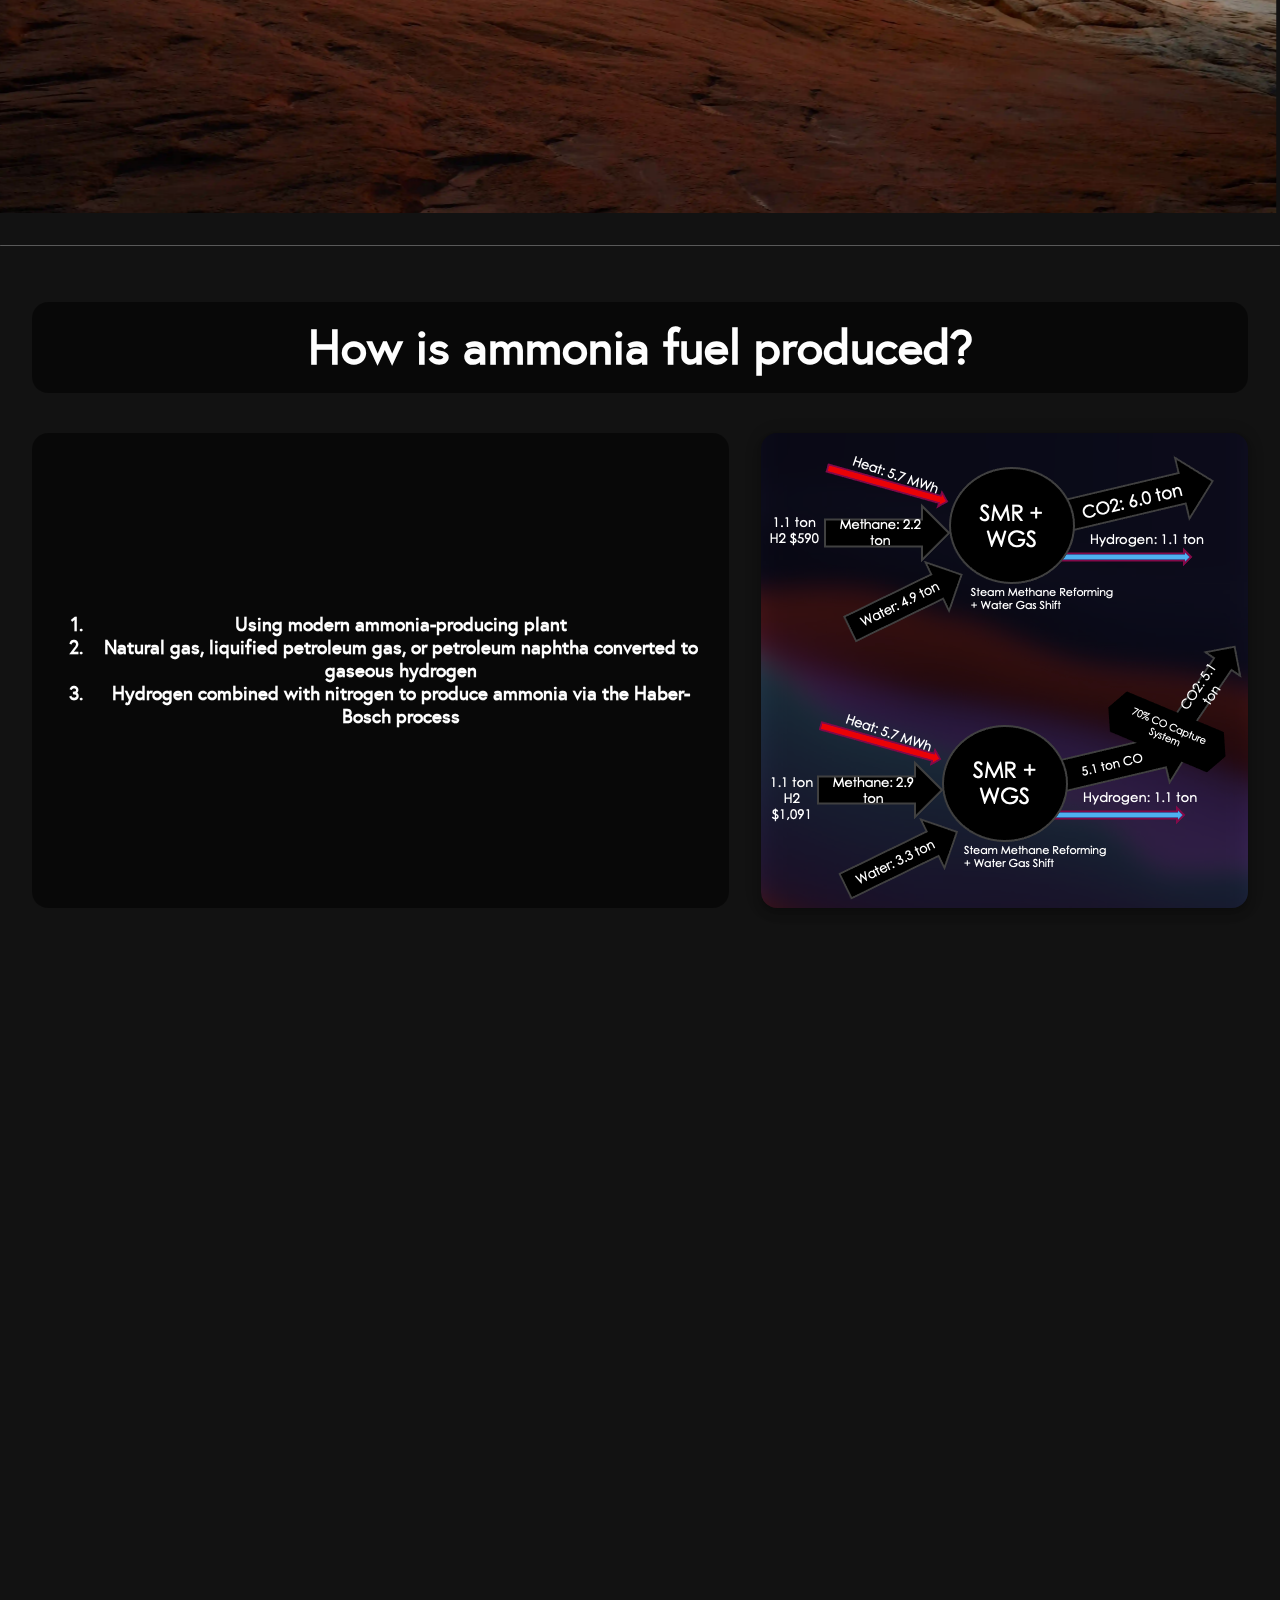
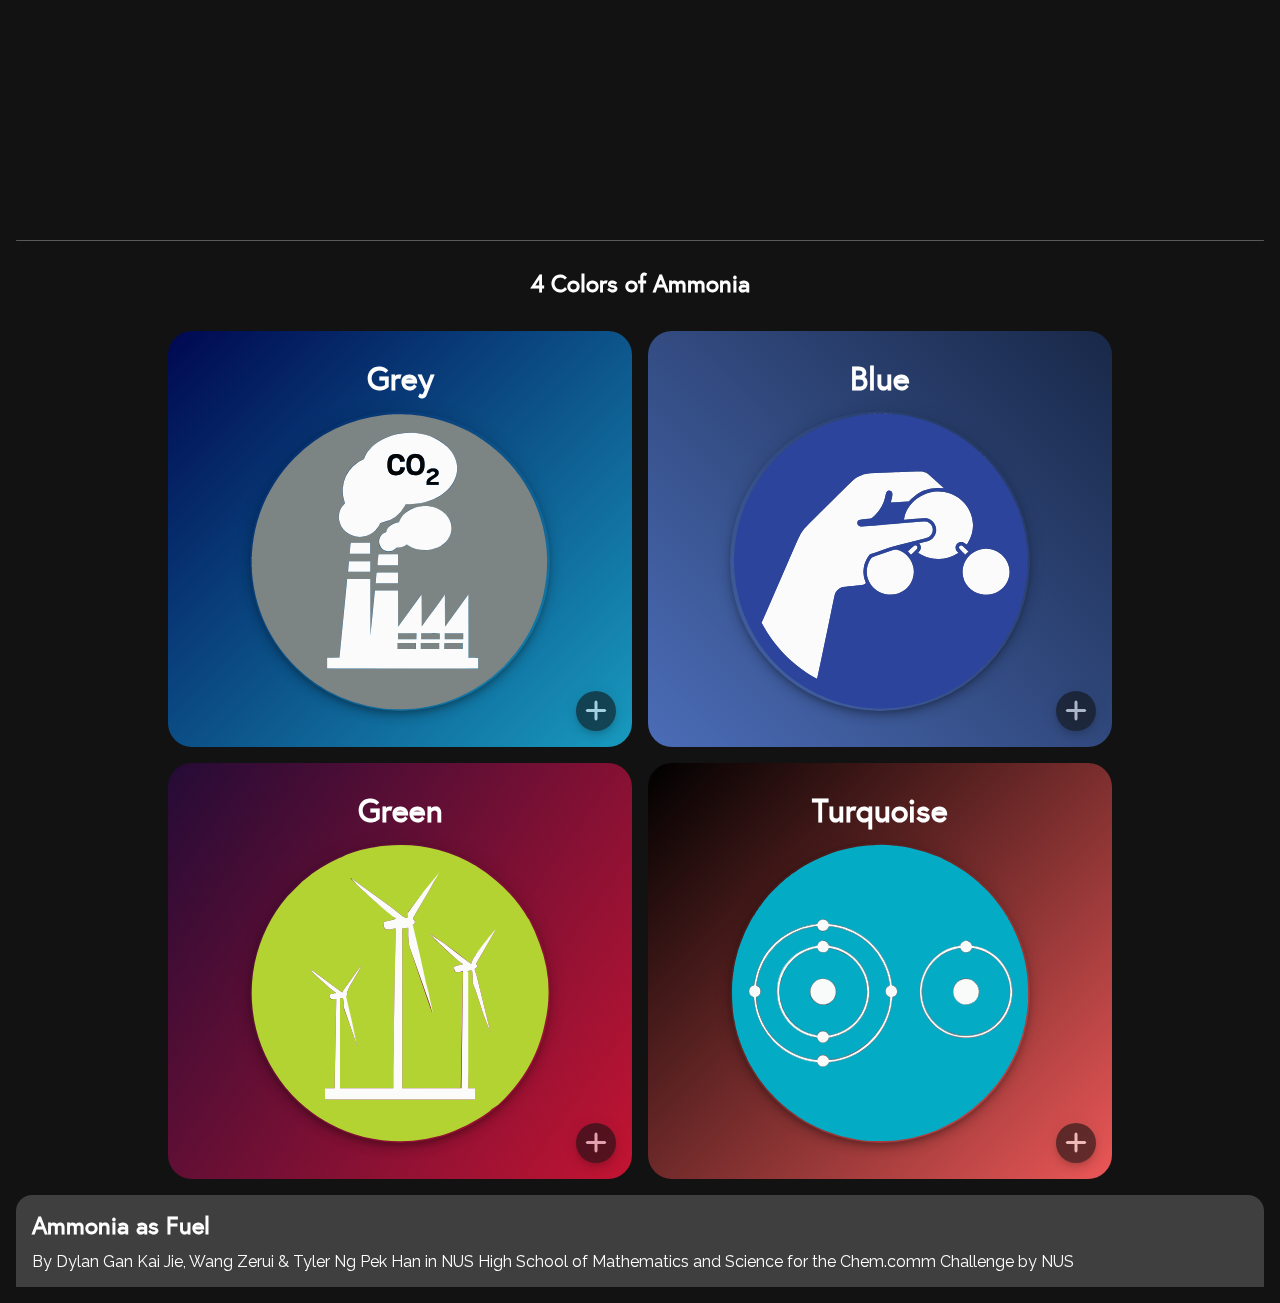
==== commit 54a45235: "Major main page design changes" ====
--- a/index.html
+++ b/index.html
@@ -20,7 +20,6 @@
 
     <script src="assets/lib/pCardHandler.min.js" defer></script>
     <script src="assets/lib/themeHandler.min.js" defer></script>
-    <script src="assets/lib/ripple.min.js" defer></script>
     <script src="assets/javascript/main.min.js" defer></script>
     <script src="assets/javascript/index.min.js" defer></script>
 <body>
@@ -48,7 +47,7 @@
             </div>
         </div>
         <div class="hero hero__l2 v-rd e-z12">
-            <div class="hr-c">
+            <div class="hr-c ctr-c">
                 <h2>Chem.comm</h2>
             </div>
         </div>
@@ -63,24 +62,39 @@
 </section>
 
 <div class="btr-br w-100 mg-t__-75"></div>
+
+<div class="parallax">
+    <div class="parallax__group">
+        <div class="parallax__layer parallax__layer--back" style="background-image: url('./static/img/peaks.webp')">
+
+        </div>
+        <div class="parallax__layer parallax__layer--base">
+            <div class="c mg-l__1 mg-r__1 rd__1"><h2 class="fs-3 p-txt">What is ammonia fuel?</h2></div>
+
+            <div class="ctr-c f-s">
+                <div class="c mg-r__1 mg-l__1 rd__1 p-txt">
+                    <h3>Some facts:</h3>
+                    <ul>
+                        <li>Produced by Haber-Bosch process</li>
+                        <li>Reacting hydrogen and atmospheric nitrogen under pressure</li>
+                        <li>Produced nearly all of the world’s ammonia</li>
+                    </ul>
+                </div>
+
+                <iframe width="560" height="315" allowfullscreen loading="lazy"
+                        class="rd__1" frameborder="0" title="More about ammonia fuel" style="border-bottom-left-radius:16.001px"
+                        srcdoc="<style>*{padding:0;margin:0;overflow:hidden}html,body{height:100%}img,span{position:absolute;width:100%;top:0;bottom:0;margin:auto}span{height:1.5em;text-align:center;font:48px/1.5 sans-serif;color:white;text-shadow:0 0 0.5em black}</style><a href=https://www.youtube.com/embed/H1ZacZ_r1MQ?autoplay=1&modestbranding=1&rel=0><img src=https://img.youtube.com/vi/H1ZacZ_r1MQ/hqdefault.jpg alt='More about ammonia'><span>▶</span></a>"
+                        allow="accelerometer; autoplay; clipboard-write; encrypted-media; gyroscope; picture-in-picture;"></iframe>
+            </div>
+        </div>
+    </div>
+    <div class="parallax__group">
+
+    </div>
+</div>
+
 <section class="p-txt txt-c fl-margin__0 bg-f" style="background-image: url('./static/img/peaks.webp')">
-    <div class="c mg-l__1 mg-r__1 rd__1"><h2 class="fs-3 p-txt">What is ammonia fuel?</h2></div>
-
-    <div class="ctr-c f-s">
-        <div class="c mg-r__1 mg-l__1 rd__1 p-txt">
-            <h3>Some facts:</h3>
-            <ul>
-                <li>Produced by Haber-Bosch process</li>
-                <li>Reacting hydrogen and atmospheric nitrogen under pressure</li>
-                <li>Produced nearly all of the world’s ammonia</li>
-            </ul>
-        </div>
-
-        <iframe width="560" height="315" allowfullscreen loading="lazy"
-                class="rd__1" frameborder="0" title="More about ammonia fuel" style="border-bottom-left-radius:16.001px"
-                srcdoc="<style>*{padding:0;margin:0;overflow:hidden}html,body{height:100%}img,span{position:absolute;width:100%;top:0;bottom:0;margin:auto}span{height:1.5em;text-align:center;font:48px/1.5 sans-serif;color:white;text-shadow:0 0 0.5em black}</style><a href=https://www.youtube.com/embed/H1ZacZ_r1MQ?autoplay=1&modestbranding=1&rel=0><img src=https://img.youtube.com/vi/H1ZacZ_r1MQ/hqdefault.jpg alt='More about ammonia'><span>▶</span></a>"
-                allow="accelerometer; autoplay; clipboard-write; encrypted-media; gyroscope; picture-in-picture;"></iframe>
-    </div>
+
 </section>
 
 <div class="btr-br w-100"></div>
@@ -98,6 +112,13 @@
         </div>
         <img class="rd__1 e-z6 mg-l__1 mg-r__1" src="static/img/process.png" />
     </div>
+    <div class="parallax__group">
+
+    </div>
+</div>
+
+<section class="p-txt txt-c fl-margin__0 bg-f" style="background-image: url('./static/img/peaks.webp')">
+
 </section>
 
 <div class="btr-br w-100"></div>
--- a/assets/main.min.css
+++ b/assets/main.min.css
@@ -1 +1 @@
-body,body.lm{--brand:#1976d2;--p-brand:#1668ba;--s-brand:#13589c;--on-brand:#fff}body{padding:0;--g-green:#81c995;--g-orange:#fdd663;--g-red:#f28b82;--g-blue:#8ab4f8;--m-bg:#121212;--opp-bg:#fefefe;--not-that-opp-bg:rgba(255, 255, 255, .3);--ab-bg:rgba(0, 0, 0, .6);--flat-bg:#3f3f3f;--raised-bg:#5f5f5f;--higher-raised-bg:#7f7f7f;--max-raised-bg:#8f8f8f;--always-black:#000;--always-white:#fff;--not-funny-radius:.4rem;--funny-radius:1rem;--funnier-radius:1.5rem;--dont-use-this-radius:9999rem;--theme-trans-time:.44s;--misty:blur(12px) saturate(120%) brightness(120%);background-color:var(--m-bg);font-family:'Raleway',"Helvetica Neue",Helvetica,Courier,sans-serif;color:var(--opp-bg, #eee);transition:all var(--theme-trans-time) ease-in-out;transition-property:color,background-color}body.lm{--g-green:#34a853;--g-orange:#f9bb2d;--g-red:#ea4335;--g-blue:#4285f4;--m-bg:#fefefe;--opp-bg:#121212;--not-that-opp-bg:rgba(0, 0, 0, .3);--ab-bg:rgba(255, 255, 255, .6);--flat-bg:#ddd;--raised-bg:#ccc;--higher-raised-bg:#aaa;--max-raised-bg:#888}h1,h2,h3,h4{font-family:'Europa Regular',Helvetica,"Roboto Slab",Roboto,Arial,sans-serif}.f-btn,button{display:inline-block;-webkit-tap-highlight-color:transparent;border:0;outline:0;min-height:2rem;border-radius:var(--not-funny-radius);background-color:var(--brand);color:var(--on-brand);transition:background-color .2s ease-in-out,box-shadow .3s ease-in;box-shadow:0 3px 1px -2px rgba(0,0,0,.2),0 2px 2px 0 rgba(0,0,0,.14),0 1px 5px 0 rgba(0,0,0,.12);font-size:.8rem;line-height:2.25rem;font-weight:500;letter-spacing:.0892857143em;text-decoration:none;text-transform:uppercase;font-family:"Europa Regular",Roboto,Helvetica,sans-serif;padding:0 1rem}.f-btn:hover,button:hover{background-color:var(--p-brand);box-shadow:0 2px 4px -1px rgba(0,0,0,.2),0 4px 5px 0 rgba(0,0,0,.14),0 1px 10px 0 rgba(0,0,0,.12)}.f-btn:active,button:active{background-color:var(--s-brand)}button.ic-btn{height:2.5rem;width:2.5rem;border-radius:50%;background-color:var(--m-bg, #555);transition:all .2s ease-in-out;transition-property:background-color,opacity;opacity:.6;box-shadow:0 3px 5px -1px rgba(0,0,0,.2),0 6px 10px 0 rgba(0,0,0,.14),0 1px 18px 0 rgba(0,0,0,.12)}button.ic-btn.nbg{background-color:transparent!important}button.ic-btn:hover{background-color:var(--flat-bg, #666);opacity:1}button.ic-btn:active{background-color:var(--raised-bg, #888)}button.ic-btn#tBtn{transition:all .4s cubic-bezier(.53,.53,.49,1.59)}body.lm button.ic-btn#tBtn{transform:rotate(-360deg)}body.lm button.ic-btn>img{filter:invert(1)}button.ic-btn.lg>img{width:2.2rem;height:2.2rem}button.ic-btn>img{width:1.6rem;height:1.6rem;transition:filter var(--theme-trans-time) ease-in-out}div.c,header{backdrop-filter:var(--misty)}header{position:fixed;top:-3.4rem;left:0;height:3.4rem;z-index:22;width:calc(100% - 2.4rem);display:flex;align-items:center;padding:0 1.2rem;transition:top .3s cubic-bezier(.4,0,0,1);background-color:var(--ab-bg, #111);border-radius:0 0 var(--funny-radius) var(--funny-radius)}header.v{top:0}body,header>*{margin:0}.btr-br{height:1px;background-color:var(--not-that-opp-bg);border-radius:1px}img{user-select:none;-webkit-user-drag:none}div.c{background-color:var(--ab-bg);transition:background-color .44s ease-in-out}footer{background-color:var(--flat-bg);border-radius:var(--funny-radius) var(--funny-radius) 0 0;padding:1rem}footer>div.fr{display:flex;flex-wrap:wrap;margin:.7rem 0}footer>div.fr>a{color:var(--g-blue)}::-webkit-scrollbar{background-color:#fff;width:14px}::-webkit-scrollbar-track{background-color:#2b2b2b}::-webkit-scrollbar-corner{background-color:#2b2b2b}body.light ::-webkit-scrollbar-corner,body.light ::-webkit-scrollbar-track{background-color:#dfdfdf}::-webkit-scrollbar-thumb{background-color:#6b6b6b;border-radius:14px;border:3px solid #2b2b2b;transition:all 500ms ease-out}::-webkit-scrollbar-thumb:hover{background-color:#959595}.light ::-webkit-scrollbar-thumb{background-color:#969696!important;border:3px solid #dfdfdf!important}.light ::-webkit-scrollbar-thumb:hover{background-color:#656565!important}+body,body.lm{--brand: #1976d2;--p-brand: #1668ba;--s-brand: #13589c;--on-brand: #fff}body{padding:0;--g-green: #81c995;--g-orange: #fdd663;--g-red: #f28b82;--g-blue: #8ab4f8;--m-bg: #121212;--opp-bg: #fefefe;--not-that-opp-bg: rgba(255, 255, 255, .3);--ab-bg: rgba(0, 0, 0, .6);--flat-bg: #3f3f3f;--raised-bg: #5f5f5f;--higher-raised-bg: #7f7f7f;--max-raised-bg: #8f8f8f;--always-black: #000;--always-white: #fff;--not-funny-radius: .4rem;--funny-radius: 1rem;--funnier-radius: 1.5rem;--dont-use-this-radius: 9999rem;--theme-trans-time: .44s;--misty: blur(12px) saturate(120%) brightness(120%);background-color:var(--m-bg);font-family:'Raleway',"Helvetica Neue",Helvetica,Courier,sans-serif;color:var(--opp-bg, #eee);transition:all var(--theme-trans-time) ease-in-out;transition-property:color,background-color}body.lm{--g-green: #34a853;--g-orange: #f9bb2d;--g-red: #ea4335;--g-blue: #4285f4;--m-bg: #fefefe;--opp-bg: #121212;--not-that-opp-bg: rgba(0, 0, 0, .3);--ab-bg: rgba(255, 255, 255, .6);--flat-bg: #ddd;--raised-bg: #ccc;--higher-raised-bg: #aaa;--max-raised-bg: #888}h1,h2,h3,h4{font-family:'Europa Regular',Helvetica,"Roboto Slab",Roboto,Arial,sans-serif}.f-btn,button{display:inline-block;-webkit-tap-highlight-color:transparent;border:0;outline:0;min-height:2rem;border-radius:var(--not-funny-radius);background-color:var(--brand);color:var(--on-brand);transition:background-color .2s ease-in-out,box-shadow .3s ease-in;box-shadow:0 3px 1px -2px rgba(0,0,0,.2),0 2px 2px 0 rgba(0,0,0,.14),0 1px 5px 0 rgba(0,0,0,.12);font-size:.8rem;line-height:2.25rem;font-weight:500;letter-spacing:.0892857143em;text-decoration:none;text-transform:uppercase;font-family:"Europa Regular",Roboto,Helvetica,sans-serif;padding:0 1rem}.f-btn:hover,button:hover{background-color:var(--p-brand);box-shadow:0 2px 4px -1px rgba(0,0,0,.2),0 4px 5px 0 rgba(0,0,0,.14),0 1px 10px 0 rgba(0,0,0,.12)}.f-btn:active,button:active{background-color:var(--s-brand)}button.ic-btn{height:2.5rem;width:2.5rem;border-radius:50%;background-color:var(--m-bg, #555);transition:all .2s ease-in-out;transition-property:background-color,opacity;opacity:.6;box-shadow:0 3px 5px -1px rgba(0,0,0,.2),0 6px 10px 0 rgba(0,0,0,.14),0 1px 18px 0 rgba(0,0,0,.12)}button.ic-btn.nbg{background-color:transparent!important}button.ic-btn:hover{background-color:var(--flat-bg, #666);opacity:1}button.ic-btn:active{background-color:var(--raised-bg, #888)}button.ic-btn#tBtn{transition:all .4s cubic-bezier(.53,.53,.49,1.59)}body.lm button.ic-btn#tBtn{transform:rotate(-360deg)}body.lm button.ic-btn>img{filter:invert(1)}button.ic-btn.lg>img{width:2.2rem;height:2.2rem}button.ic-btn>img{width:1.6rem;height:1.6rem;transition:filter var(--theme-trans-time) ease-in-out}div.c,header{backdrop-filter:var(--misty)}header{position:fixed;margin-top:-3.4rem;left:0;height:3.4rem;z-index:22;width:calc(100% - 2.4rem);display:flex;align-items:center;padding:0 1.2rem;transition:margin-top .3s cubic-bezier(.4,0,0,1);background-color:var(--ab-bg, #111);border-radius:0 0 var(--funny-radius) var(--funny-radius)}header.v{margin-top:0}body,header>*{margin:0}.btr-br{height:1px;background-color:var(--not-that-opp-bg);border-radius:1px}img{user-select:none;-webkit-user-drag:none}div.c{background-color:var(--ab-bg);transition:background-color .44s ease-in-out}table{border-collapse:collapse}td,th{border:1px solid var(--not-that-opp-bg);padding:.5rem}thead>tr>th{border-top:none;padding-top:1rem}tbody>tr>td:first-child,thead>tr>th:first-child{border-left:none;padding-left:1rem}tbody>tr>td:last-child,thead>tr>th:last-child{border-right:none;padding-right:1rem}tbody>tr:last-child>td{border-bottom:none;padding-bottom:1rem}footer{background-color:var(--flat-bg);border-radius:var(--funny-radius) var(--funny-radius) 0 0;padding:1rem}footer>div.fr{display:flex;flex-wrap:wrap;margin:.7rem 0}footer>div.fr>a{color:var(--g-blue)}::-webkit-scrollbar{background-color:#fff;width:14px}::-webkit-scrollbar-track{background-color:#2b2b2b}::-webkit-scrollbar-corner{background-color:#2b2b2b}body.light ::-webkit-scrollbar-corner,body.light ::-webkit-scrollbar-track{background-color:#dfdfdf}::-webkit-scrollbar-thumb{background-color:#6b6b6b;border-radius:14px;border:3px solid #2b2b2b;transition:all 500ms ease-out}::-webkit-scrollbar-thumb:hover{background-color:#959595}.light ::-webkit-scrollbar-thumb{background-color:#969696!important;border:3px solid #dfdfdf!important}.light ::-webkit-scrollbar-thumb:hover{background-color:#656565!important}--- a/assets/index.min.css
+++ b/assets/index.min.css
@@ -1,2 +1,2 @@
-@keyframes l-anim{0%{background-color:transparent;color:transparent!important;opacity:0}60%{background-color:transparent;color:transparent!important}to{opacity:1}}main{flex-wrap:wrap;justify-content:center}.hero{--h-mg: .25rem;position:relative;margin:var(--h-mg);overflow:hidden;animation-delay:2s;transition:all .2s ease-in-out;animation:1s l-anim;background-color:var(--h-bg);border:.15rem solid var(--h-bg)}.hero:hover{background-color:var(--always-white);border-color:var(--always-black)}.hero h1,.hero h2,.hero h3,.hero h4{color:var(--always-black)}.hero h1{font-size:3em}.hero h2{font-size:1.5em}.hero h3{font-size:1.2em}.hero h4{font-size:.75em}.hero>.hr-c,main{display:flex;align-items:center}.hero>.hr-c{--c-padding: 2rem;padding:var(--c-padding);height:calc(100% - calc(var(--c-padding)*2));width:calc(100% - calc(var(--c-padding)*2));max-width:calc(100vw - 2rem)}.hero>.hr-c>:first-child{margin-top:0}.hero>.hr-c>:last-child{margin-bottom:0}.hero.v-rd>.hr-c{--c-padding: 1rem;text-align:center}.hero.hero__l1{grid-area:l1;--h-bg: var(--g-green, forestgreen);border-radius:var(--dont-use-this-radius, 999rem);height:26vw;width:52vw;min-height:160px;min-width:320px}.hero.hero__l2,.hero.hero__r1{min-height:146px;min-width:146px}.hero.hero__r1{grid-area:r1;--h-bg: var(--g-orange, orange);border-radius:var(--funny-radius, 1rem);height:26vw;width:24vw}.hero.hero__l2{grid-area:l2;--h-bg: var(--g-red, red);border-radius:var(--dont-use-this-radius, 999rem);width:22vw;height:22vw}.hero.hero__r2{grid-area:r2;--h-bg: var(--g-blue, steelblue);border-radius:var(--funny-radius, 1rem);width:60vw}div.promo{display:grid;grid-template-columns:1fr;grid-template-rows:repeat(4,1fr);grid-gap:1rem;padding:1rem}div.promo>div.p-card{width:calc(min(100vw,450px) - 5rem);height:calc(min(100vw,450px) - 5rem);border-radius:var(--funnier-radius, 1rem);background-color:var(--flat-bg);position:relative;padding:0 1.5rem;overflow:hidden}div.promo>div.p-card.c-1{background:linear-gradient(315deg,#189abf 0,#000851 100%)}div.promo>div.p-card.c-2{background:linear-gradient(45deg,#4b6cb7 0,#182848 100%)}div.promo>div.p-card.c-3{background:linear-gradient(125deg,#240b36,#c31432)}div.promo>div.p-card.c-4{background:linear-gradient(315deg,#eb5757,#000)}div.promo>div.p-card>img{height:calc(100% - 100px);border-radius:50%}div.promo>div.p-card>button.ic-btn{position:absolute;bottom:1rem;right:1rem;transition:background-color .2s ease-in-out,opacity .2s ease-in-out,transform .66s cubic-bezier(.66,0,.2,1);z-index:10}div.promo>div.p-card.open>button.ic-btn{transform:rotate(45deg);background-color:var(--opp-bg)}body.lm div.promo>div.p-card.open>button.ic-btn>img{filter:invert(0)}div.promo>div.p-card.open>button.ic-btn>img{filter:invert(1)}div.promo>div.p-card.c-1>div.p-modal{--pm-bg: var(--g-green) }div.promo>div.p-card.c-2>div.p-modal{--pm-bg: var(--g-orange) }div.promo>div.p-card.c-3>div.p-modal{--pm-bg: var(--g-red) }div.promo>div.p-card.c-4>div.p-modal{--pm-bg: var(--g-blue) }div.promo>div.p-card>div.p-modal{background-color:var(--pm-bg);opacity:0;visibility:hidden;z-index:6;pointer-events:none;padding:1.5rem;display:flex;align-items:center;position:absolute;top:0;left:0;right:0;bottom:0;border-radius:inherit;transition:opacity .66s .66s cubic-bezier(.66,0,.2,1),visibility .66s .66s;color:var(--m-bg, #000)}div.promo>div.p-card.open>div.p-modal{opacity:1;visibility:visible;pointer-events:auto}div.promo>div.p-card>div.p-modal>div{transition:all .66s .66s cubic-bezier(.66,0,.2,1);opacity:0;transform:translateY(-1.25rem)}div.promo>div.p-card>div.p-modal>div>h3{display:-webkit-box;-webkit-box-orient:vertical;-webkit-line-clamp:4;overflow:hidden}div.promo>div.p-card.open>div.p-modal>div{transform:translateY(0);opacity:1;transition:all .66s .66s cubic-bezier(.66,0,.2,1)}@media screen and (min-width:600px){.hero.hero__r2{width:52vw;height:28vw}.hero.v-rd>.hr-c{--c-padding: 3rem}.hero.v-rd.hero__l2>.hr-c{--c-padding: .4rem}}@media screen and (min-width:550px){div.promo{grid-template-columns:repeat(2,1fr);grid-template-rows:repeat(2,1fr)}div.promo>div.p-card{width:calc(min(50vw,480px) - 5rem);height:calc(min(50vw,480px) - 5rem)}}@media screen and (min-width:1024px){.hero{min-width:400px;max-height:44vh;--h-mg: .375rem
+@keyframes l-anim{0%{background-color:transparent;color:transparent!important;opacity:0}60%{background-color:transparent;color:transparent!important}to{opacity:1}}main{flex-wrap:wrap;justify-content:center}.hero{--h-mg: .25rem;position:relative;margin:var(--h-mg);overflow:hidden;animation-delay:2s;transition:all .2s ease-in-out;animation:1s l-anim;background-color:var(--h-bg);border:.15rem solid var(--h-bg)}.hero:hover{background-color:var(--always-white);border-color:var(--always-black)}.hero h1,.hero h2,.hero h3,.hero h4{color:var(--always-black)}.hero h1{font-size:3em}.hero h2{font-size:1.5em}.hero h3{font-size:1.2em}.hero h4{font-size:.75em}.hero>.hr-c,main{display:flex;align-items:center}.hero>.hr-c{--c-padding: 2rem;padding:var(--c-padding);height:calc(100% - calc(var(--c-padding)*2));width:calc(100% - calc(var(--c-padding)*2));max-width:calc(100vw - 2rem)}.hero>.hr-c>:first-child{margin-top:0}.hero>.hr-c>:last-child{margin-bottom:0}.hero.v-rd>.hr-c{--c-padding: 1rem;text-align:center}.hero.hero__l1{grid-area:l1;--h-bg: var(--g-green, forestgreen);border-radius:var(--dont-use-this-radius, 999rem);height:26vw;width:52vw;min-height:160px;min-width:320px}.hero.hero__l2,.hero.hero__r1{min-height:146px;min-width:146px}.hero.hero__r1{grid-area:r1;--h-bg: var(--g-orange, orange);border-radius:var(--funny-radius, 1rem);height:26vw;width:24vw}.hero.hero__l2{grid-area:l2;--h-bg: var(--g-red, red);border-radius:var(--dont-use-this-radius, 999rem);width:22vw;height:22vw}.hero.hero__r2{grid-area:r2;--h-bg: var(--g-blue, steelblue);border-radius:var(--funny-radius, 1rem);width:60vw}div.promo{display:grid;grid-template-columns:1fr;grid-template-rows:repeat(4,1fr);grid-gap:1rem;padding:1rem}div.promo>div.p-card{width:calc(min(100vw,450px) - 5rem);height:calc(min(100vw,450px) - 5rem);border-radius:var(--funnier-radius, 1rem);background-color:var(--flat-bg);position:relative;padding:0 1.5rem;overflow:hidden}div.promo>div.p-card.c-1{background:linear-gradient(315deg,#189abf 0,#000851 100%)}div.promo>div.p-card.c-2{background:linear-gradient(45deg,#4b6cb7 0,#182848 100%)}div.promo>div.p-card.c-3{background:linear-gradient(125deg,#240b36,#c31432)}div.promo>div.p-card.c-4{background:linear-gradient(315deg,#eb5757,#000)}div.promo>div.p-card>img{height:calc(100% - 100px);border-radius:50%}.parallax{height:500px;height:100vh;overflow-x:hidden;overflow-y:auto;-webkit-perspective:300px;perspective:300px}.parallax__group{position:relative;height:500px;height:100vh;-webkit-transform-style:preserve-3d;transform-style:preserve-3d}.parallax__layer,div.promo>div.p-card>div.p-modal{position:absolute;top:0;left:0;right:0;bottom:0}.parallax__layer--fore{-webkit-transform:translateZ(90px) scale(.7);transform:translateZ(90px) scale(.7);z-index:1}.parallax__layer--base{-webkit-transform:translateZ(0);transform:translateZ(0);z-index:4}.parallax__layer--back{-webkit-transform:translateX(-7px) translateZ(-300px) scale(2);transform:translateX(-7px) translateZ(-300px) scale(2);z-index:3}.parallax__layer--deep{-webkit-transform:translateX(-14px) translateZ(-600px) scale(3);transform:translateX(-14px) translateZ(-600px) scale(3);z-index:2}.parallax__layer--back,.parallax__layer--base,.parallax__layer--deep{background-position:center;background-size:cover}#group1{z-index:5}#group1 .parallax__layer--base{background:var(--m-bg)}#group2{z-index:3}#group2 .parallax__layer--back{background-image:url(../static/img/peaks.webp)}#group3{z-index:4}#group3 .parallax__layer--base{background-image:url(../static/img/horizon.webp)}#group4{z-index:2;height:150vh}#group4 .parallax__layer--deep{background-image:url(../static/img/dome.webp)}#group5{z-index:3}#group5 .parallax__layer--base{background-image:url(../static/img/mountains.webp)}#group6{z-index:2}#group6 .parallax__layer--back{background:#f5eb64}#group7{z-index:3}#group7 .parallax__layer--base{background:var(--flat-bg)}div.promo>div.p-card>button.ic-btn{position:absolute;bottom:1rem;right:1rem;transition:background-color .2s ease-in-out,opacity .2s ease-in-out,transform .66s cubic-bezier(.66,0,.2,1);z-index:10}div.promo>div.p-card.open>button.ic-btn{transform:rotate(45deg);background-color:var(--opp-bg)}body.lm div.promo>div.p-card.open>button.ic-btn>img{filter:invert(0)}div.promo>div.p-card.open>button.ic-btn>img{filter:invert(1)}div.promo>div.p-card.c-1>div.p-modal{--pm-bg: var(--higher-raised-bg) }div.promo>div.p-card.c-2>div.p-modal{--pm-bg: var(--g-blue) }div.promo>div.p-card.c-3>div.p-modal{--pm-bg: var(--g-green) }div.promo>div.p-card.c-4>div.p-modal{--pm-bg: var(--g-red) }div.promo>div.p-card>div.p-modal{background-color:var(--pm-bg);opacity:0;visibility:hidden;z-index:6;pointer-events:none;padding:1.5rem;display:flex;align-items:center;border-radius:inherit;transition:opacity .66s .66s cubic-bezier(.66,0,.2,1),visibility .66s .66s;color:var(--m-bg, #000)}div.promo>div.p-card.open>div.p-modal{opacity:1;visibility:visible;pointer-events:auto}div.promo>div.p-card>div.p-modal>div{transition:all .66s .66s cubic-bezier(.66,0,.2,1);opacity:0;transform:translateY(-1.25rem)}div.promo>div.p-card>div.p-modal>div>h3{display:-webkit-box;-webkit-box-orient:vertical;-webkit-line-clamp:4;overflow:hidden}div.promo>div.p-card.open>div.p-modal>div{transform:translateY(0);opacity:1;transition:all .66s .66s cubic-bezier(.66,0,.2,1)}@media screen and (min-width:600px){.hero.hero__r2{width:52vw;height:28vw}.hero.v-rd>.hr-c{--c-padding: 3rem}.hero.v-rd.hero__l2>.hr-c{--c-padding: .4rem}}@media screen and (min-width:550px){div.promo{grid-template-columns:repeat(2,1fr);grid-template-rows:repeat(2,1fr)}div.promo>div.p-card{width:calc(min(50vw,480px) - 5rem);height:calc(min(50vw,480px) - 5rem)}}@media screen and (min-width:1024px){.hero{min-width:400px;max-height:44vh;--h-mg: .375rem
     }.hero.hero__r2{width:60vw;height:22vw;max-height:40vh}.hero.v-rd.hero__l2>.hr-c{--c-padding: 1rem}}@media screen and (min-width:1000px){div.promo>div.p-card{padding:.5rem 2rem}.hero h1{font-size:4em}.hero h2{font-size:2em}.hero h3{font-size:1.5em}.hero h4{font-size:1em}}@media screen and (max-width:500px){.hero.hero__r1>.hr-c{--c-padding: .75rem}}@media screen and (max-width:400px){.hero.hero__r2>.hr-c{--c-padding: 1rem}.hero.hero__r2{width:80vw}}--- a/assets/atoms.min.css
+++ b/assets/atoms.min.css
@@ -1 +1 @@
-.fh{min-height:100vh}.fl-margin__0>:first-child{margin-top:0}.fl-margin__0>:last-child{margin-bottom:0}.mg-t__1{margin-top:1rem}.mg-t__-75{margin-top:.75rem}.mg-b__1{margin-bottom:1rem}.mg-b__-75{margin-bottom:.75rem}.mg-r__1{margin-right:1rem}.mg-r__-25{margin-right:.25rem}.mg-r__-75{margin-right:.75rem}.mg-l__1{margin-left:1rem}.mg-l__-75{margin-left:.75rem}.mg-l__-5{margin-left:.5rem}.mg-l__-25{margin-left:.25rem}.p-txt{padding:1rem}.p-txt__bg{padding:1.2rem 1.5rem 1.5rem}.p-txt__bg>.fb{margin-left:-1.5rem;margin-right:-1.5rem}.ctr-c{display:flex;align-items:center;justify-content:center}.ctr-s{display:block;margin:0 auto}.f-s{align-items:stretch}.txt-c{text-align:center}.fs-3{font-size:3em}.fs-2__5{font-size:2.5em}.fs-2{font-size:2em}.fs-1__5{font-size:1.5em}.fs-1{font-size:1em}.fs-__5{font-size:.5em}.w-100{width:100%}.op-0{opacity:0}.e-z12{box-shadow:0 7px 8px -4px rgba(0,0,0,.2),0 12px 17px 2px rgba(0,0,0,.14),0 5px 22px 4px rgba(0,0,0,.12)}.e-z6{box-shadow:0 3px 5px -1px rgba(0,0,0,.2),0 6px 10px 0 rgba(0,0,0,.14),0 1px 18px 0 rgba(0,0,0,.12)}.rd__1{border-radius:1rem}.fr>div.ff{flex-grow:1}.fr>*{margin:0 .5rem 0 0}.fr>:last-child{margin-right:0}.dp-b{display:block}.blc,.brc{position:fixed;bottom:1rem;z-index:12}.brc{right:1rem}.blc{left:1rem}body:not(.lm) .lm{display:none}body.lm .dm{display:none}.ratio__1-1:after{content:"";display:block;padding-bottom:100%}.d-f{display:flex}.bg-f{background-attachment:fixed;background-position:center;background-size:cover}+.fh{min-height:100vh}.fl-margin__0>:first-child{margin-top:0}.fl-margin__0>:last-child{margin-bottom:0}.mg-t__1{margin-top:1rem}.mg-t__-75{margin-top:.75rem}.mg-b__1{margin-bottom:1rem}.mg-b__-75{margin-bottom:.75rem}.mg-r__1{margin-right:1rem}.mg-r__-5{margin-right:.5rem}.mg-r__-25{margin-right:.25rem}.mg-r__-75{margin-right:.75rem}.mg-l__1{margin-left:1rem}.mg-l__-75{margin-left:.75rem}.mg-l__-5{margin-left:.5rem}.mg-l__-25{margin-left:.25rem}.mg-txt{margin:0 1rem}.p-txt{padding:1rem}.p-txt__bg{padding:1.2rem 1.5rem 1.5rem}.p-txt__bg>.fb{margin-left:-1.5rem;margin-right:-1.5rem}.p-no{padding:0}.lh-txt{line-height:1.5}.ctr-c{display:flex;align-items:center;justify-content:center}.ctr-s{display:block;margin:0 auto}.fd-c{flex-direction:column}.eq-w{flex-grow:1;flex-basis:0}.f-s{align-items:stretch}.txt-c{text-align:center}.fs-3{font-size:3em}.fs-2__5{font-size:2.5em}.fs-2{font-size:2em}.fs-1__5{font-size:1.5em}.fs-1__2{font-size:1.2em}.fs-1{font-size:1em}.fs-__5{font-size:.5em}.w-100{width:100%}.op-0{opacity:0}.e-z12{box-shadow:0 7px 8px -4px rgba(0,0,0,.2),0 12px 17px 2px rgba(0,0,0,.14),0 5px 22px 4px rgba(0,0,0,.12)}.e-z6{box-shadow:0 3px 5px -1px rgba(0,0,0,.2),0 6px 10px 0 rgba(0,0,0,.14),0 1px 18px 0 rgba(0,0,0,.12)}.rd__1{border-radius:1rem}.fr>div.ff{flex-grow:1}.fr>*{margin:0 .5rem 0 0}.fr>:last-child{margin-right:0}.dp-b{display:block}.blc,.brc{position:fixed;bottom:1rem;z-index:12}.brc{right:1rem}.blc{left:1rem}body:not(.lm) .lm{display:none}body.lm .dm{display:none}.ratio__1-1:after{content:"";display:block;padding-bottom:100%}.d-f{display:flex}.bg-f{background-attachment:fixed;background-position:center;background-size:cover}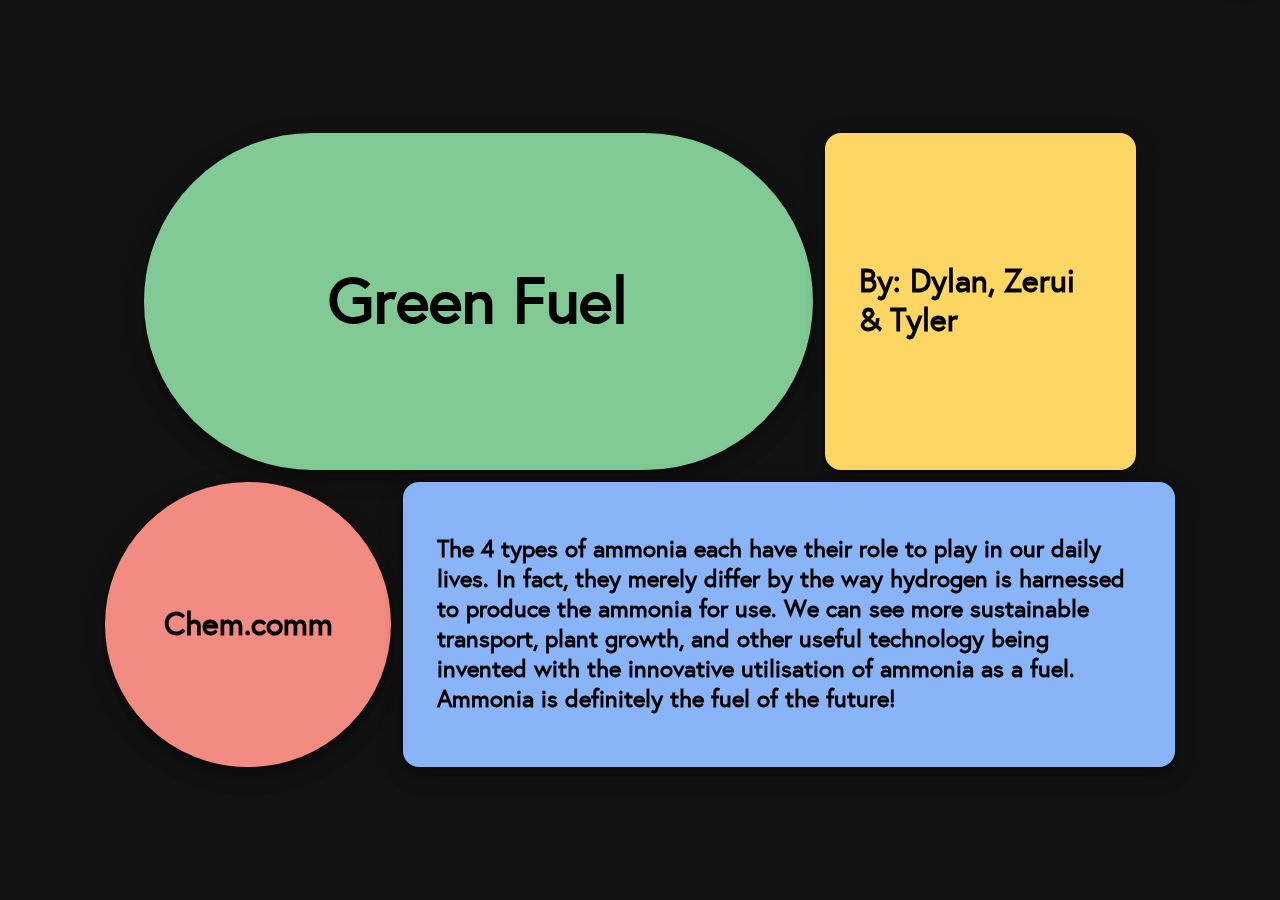
==== commit 0702dc15: "changed website summary, updated index.html, deleted demo.html, changed viewer.html content" ====
--- a/index.html
+++ b/index.html
@@ -34,180 +34,237 @@
     </button>
 </header>
 <!------>
-<section class="fh ctr-c">
-    <main class="h-wp">
-        <div class="hero hero__l1 v-rd e-z12">
-            <div class="hr-c">
-                <h1 class="w-100">Green Fuel</h1>
-            </div>
-        </div>
-        <div class="hero hero__r1 e-z12">
-            <div class="hr-c">
-                <h2><b>By:</b> Dylan, Zerui & Tyler</h2>
-            </div>
-        </div>
-        <div class="hero hero__l2 v-rd e-z12">
-            <div class="hr-c ctr-c">
-                <h2>Chem.comm</h2>
-            </div>
-        </div>
-        <div class="hero hero__r2 e-z12">
-            <div class="hr-c">
-                <h3>Add an interesting summary of your idea here. <br>
-                    What is your project about?
-                    What is the most interesting part about this concept?</h3>
-            </div>
-        </div>
-    </main>
-</section>
-
-<div class="btr-br w-100 mg-t__-75"></div>
-
-<div class="parallax">
-    <div class="parallax__group">
-        <div class="parallax__layer parallax__layer--back" style="background-image: url('./static/img/peaks.webp')">
-
+<div class="parallax" id="scroll">
+    <div id="group1" class="parallax__group">
+        <div class="parallax__layer parallax__layer--base ctr-c">
+            <main class="h-wp">
+                <div class="hero hero__l1 v-rd e-z12">
+                    <div class="hr-c">
+                        <h1 class="w-100">Green Fuel</h1>
+                    </div>
+                </div>
+                <div class="hero hero__r1 e-z12">
+                    <div class="hr-c">
+                        <h2><b>By:</b> Dylan, Zerui & Tyler</h2>
+                    </div>
+                </div>
+                <div class="hero hero__l2 v-rd e-z12">
+                    <div class="hr-c ctr-c">
+                        <h2>Chem.comm</h2>
+                    </div>
+                </div>
+                <div class="hero hero__r2 e-z12">
+                    <div class="hr-c">
+                        <h3>The 4 types of ammonia each have their role to play in our daily lives. In fact, they merely differ by the way hydrogen is harnessed to produce the ammonia for use. We can see more sustainable transport, plant growth, and other useful technology being invented with the innovative utilisation of ammonia as a fuel. Ammonia is definitely the fuel of the future!</h3>
+                    </div>
+                </div>
+            </main>
+        </div>
+    </div>
+    <div id="group2" class="parallax__group">
+        <div class="parallax__layer parallax__layer--base ctr-c">
+            <div class="txt-c">
+                <div class="c mg-l__1 mg-r__1 rd__1"><h2 class="fs-3 p-txt">What is ammonia fuel?</h2></div>
+
+                <div class="ctr-c f-s">
+                    <div class="c mg-r__1 mg-l__1 rd__1 p-txt ctr-c fd-c">
+                        <h2>Some facts:</h2>
+                        <ul>
+                            <li>Produced by Haber-Bosch process</li>
+                            <li>Reacting hydrogen and atmospheric nitrogen under pressure</li>
+                            <li>Produced nearly all of the world’s ammonia</li>
+                        </ul>
+                    </div>
+
+                    <iframe width="560" height="315" allowfullscreen loading="lazy"
+                            class="rd__1" frameborder="0" title="More about ammonia fuel" style="border-bottom-left-radius:16.001px"
+                            srcdoc="<style>*{padding:0;margin:0;overflow:hidden}html,body{height:100%}img,span{position:absolute;width:100%;top:0;bottom:0;margin:auto}span{height:1.5em;text-align:center;font:48px/1.5 sans-serif;color:white;text-shadow:0 0 0.5em black}</style><a href=https://www.youtube.com/embed/H1ZacZ_r1MQ?autoplay=1&modestbranding=1&rel=0><img src=https://img.youtube.com/vi/H1ZacZ_r1MQ/hqdefault.jpg alt='More about ammonia'><span>▶</span></a>"
+                            allow="accelerometer; autoplay; clipboard-write; encrypted-media; gyroscope; picture-in-picture;"></iframe>
+                </div>
+            </div>
+        </div>
+        <div class="parallax__layer parallax__layer--back"></div>
+    </div>
+    <div id="group3" class="parallax__group">
+        <div class="parallax__layer parallax__layer--fore ctr-c">
+            <div class="txt-c">
+                <div class="c mg-l__1 mg-r__1 rd__1"><h2 class="fs-3 p-txt">How is ammonia fuel produced?</h2></div>
+                <div class="ctr-c f-s">
+                    <div class="c mg-r__1 mg-l__1 rd__1 p-txt ctr-c">
+                        <h3>
+                            <ol>
+                                <li>Using modern ammonia-producing plant</li>
+                                <li>Natural gas, liquified petroleum gas, or petroleum naphtha converted to gaseous hydrogen</li>
+                                <li>Hydrogen combined with nitrogen to produce ammonia via the Haber-Bosch process</li>
+                            </ol>
+                        </h3>
+                    </div>
+                    <img class="rd__1 e-z6 mg-l__1 mg-r__1" src="static/img/process.png" />
+                </div>
+            </div>
+        </div>
+        <div class="parallax__layer parallax__layer--base"></div>
+    </div>
+    <div id="group4" class="parallax__group">
+        <div class="parallax__layer parallax__layer--base ctr-c fd-c">
+            <div class="c mg-l__1 mg-r__1 rd__1"><h2 class="fs-3 p-txt mg-txt">The 4 Colors of Ammonia</h2></div>
+
+            <div class="promo mg-t__1 mg-b__1">
+                <div class="p-card c-1">
+                    <button class="ic-btn ctr-c lg"><img src="static/icns/add_white.svg" alt="More"></button>
+                    <!------>
+                    <h1 class="fs-2 mg-b__-75">Grey</h1> <!-- Title -->
+                    <img class="ctr-s e-z6" src="static/img/gray.svg" alt="Gray Ammonia (Factory producing C02 pollution)">
+                    <!------>
+                    <div class="p-modal">
+                        <div>
+                            <h3>Also called brown ammonia, this is conventional ammonia that has been made the same way for 100 years.
+                                The Haber-Bosch process, responsible for nearly all of the world’s 180 million tons of annual ammonia production,
+                                reacts hydrogen and atmospheric nitrogen.
+                                The hydrogen often comes from the steam reformation of methane, a process that emits CO2.
+                            </h3>
+                            <a class="btn-rp f-btn" href="./viewer.html?p=Z3JleQ==" target="_blank">Read more</a>
+                        </div>
+                    </div>
+                </div>
+                <div class="p-card c-2">
+                    <button class="ic-btn ctr-c lg"><img src="static/icns/add_white.svg" alt="More"></button>
+                    <!------>
+                    <h1 class="fs-2 mg-b__-75">Blue</h1>
+                    <img class="ctr-s e-z6" src="static/img/blue.svg" alt="Blue Ammonia (Hand holding molecule)">
+                    <!------>
+                    <div class="p-modal">
+                        <div>
+                            <h3>Blue ammonia is conventional ammonia for which by-product CO2 has been captured and stored,
+                                reducing climate impact compared with gray ammonia.
+                                Many fertilizer makers have embarked on such projects in recent years.
+                                Blue ammonia is controversial and in need of industry standards.
+                                Using CO2 for enhanced oil recovery, for example,
+                                isn’t as environmentally beneficial as injecting it into the ground permanently.
+                            </h3>
+                            <a class="btn-rp f-btn" href="./viewer.html?p=Ymx1ZQ==" target="_blank">Read more</a>
+                        </div>
+                    </div>
+                </div>
+                <div class="p-card c-3">
+                    <button class="ic-btn ctr-c lg"><img src="static/icns/add_white.svg" alt="More"></button>
+                    <!------>
+                    <h1 class="fs-2 mg-b__-75">Green</h1>
+                    <img class="ctr-s e-z6" src="static/img/green.svg" alt="Green Ammonia (Wind turbines)">
+                    <!------>
+                    <div class="p-modal">
+                        <div>
+                            <h3>Green ammonia is made with hydrogen that comes from water electrolysis powered by alternative energy.
+                                Projects abound, though most are on a modest scale of tens of thousands of tons,
+                                an order of magnitude smaller than a typical ammonia plant.
+                                A massive project in Saudi Arabia, however, aims to make more than 1 million metric tons of ammonia per year.
+                            </h3>
+                            <a class="btn-rp f-btn" href="./viewer.html?p=Z3JlZW4=" target="_blank">Read more</a>
+                        </div>
+                    </div>
+                </div>
+                <div class="p-card c-4">
+                    <button class="ic-btn ctr-c lg"><img src="static/icns/add_white.svg" alt="More"></button>
+                    <!------>
+                    <h1 class="fs-2 mg-b__-75">Turquoise</h1>
+                    <img class="ctr-s e-z6" src="static/img/turquoise.svg" alt="Turquoise Ammonia (Diagram of 2 atoms)">
+                    <!------>
+                    <div class="p-modal">
+                        <div>
+                            <h3>This process uses pyrolysis to convert methane into pure carbon and hydrogen,
+                                which is reacted with nitrogen to make ammonia.
+                                The industry thinks of turquoise ammonia as somewhere between green and blue.
+                                A prominent project is Monolith Materials’ carbon black plant in Nebraska.</h3>
+                            <a class="btn-rp f-btn" href="./viewer.html?p=dHVycXVvaXNl" target="_blank">Read more</a>
+                        </div>
+                    </div>
+                </div>
+            </div>
+        </div>
+        <div class="parallax__layer parallax__layer--deep"></div>
+    </div>
+    <div id="group5" class="parallax__group">
+        <div class="parallax__layer parallax__layer--fore ctr-c fd-c">
+            <div class="c mg-l__1 mg-r__1 rd__1"><h2 class="fs-3 p-txt mg-txt">The 4 Colors of Ammonia</h2></div>
+
+            <div class="c mg-r__1 mg-l__1 mg-t__1 rd__1 p-txt ctr-c p-no">
+                <table class="fs-1__5">
+                    <thead>
+                    <tr>
+                        <th>Fuel</th>
+                        <th>Temperature [°C]</th>
+                        <th>Pressure [MPa]</th>
+                        <th>Weight [% H2]</th>
+                        <th>Energy density [MJ L−1]</th>
+                        <th>Flammability range</th>
+                        <th>Relative cost</th>
+                    </tr>
+                    </thead>
+                    <tr>
+                        <td>Compressed hydrogen</td>
+                        <td>25</td>
+                        <td>35</td>
+                        <td>100</td>
+                        <td>2.76</td>
+                        <td>4–74</td>
+                        <td>High</td>
+                    </tr>
+                    <tr>
+                        <td>Liquid hydrogen</td>
+                        <td>−235</td>
+                        <td>0.1</td>
+                        <td>100</td>
+                        <td>8.6</td>
+                        <td>4–74</td>
+                        <td>High</td>
+                    </tr>
+                    <tr>
+                        <td>Liquid ammonia</td>
+                        <td>25</td>
+                        <td>1</td>
+                        <td>17.6</td>
+                        <td>12.9</td>
+                        <td>16–25</td>
+                        <td>Low</td>
+                    </tr>
+                </table>
+            </div>
+
+            <div class="ctr-c f-s mg-t__1">
+                <div class="c mg-r__-5 mg-l__1 rd__1 p-txt ctr-c fd-c eq-w">
+                    <p class="lh-txt fs-1__2">
+                        From the table, we can see that ammonia costs relatively much lesser than compressed and liquid hydrogen.
+                        When in comparison to fossil fuels such as diesel, they pale in comparison as compared to ammonia,
+                        as ammonia does not have any negative output such as Carbon Monoxide(CO) when used in a fuel cell.</p>
+                </div>
+                <div class="c mg-r__1 mg-l__-5 rd__1 p-txt ctr-c fd-c eq-w">
+                    <ul class="lh-txt fs-1__2">
+                        <li>Ammonia yields 0.16 kg Carbon Dioxide per kWh of electricity produced</li>
+                        <li>Natural gas yields 0.41 kg of Carbon Dioxide per kWh of electricity</li>
+                        <li>Hence Ammonia is much more environmentally friendly!</li>
+                    </ul>
+                </div>
+            </div>
+        </div>
+        <div class="parallax__layer parallax__layer--base"></div>
+    </div>
+    <!-- <div id="group6" class="parallax__group">
+        <div class="parallax__layer parallax__layer--back">
+            <div class="title">Background Layer</div>
         </div>
         <div class="parallax__layer parallax__layer--base">
-            <div class="c mg-l__1 mg-r__1 rd__1"><h2 class="fs-3 p-txt">What is ammonia fuel?</h2></div>
-
-            <div class="ctr-c f-s">
-                <div class="c mg-r__1 mg-l__1 rd__1 p-txt">
-                    <h3>Some facts:</h3>
-                    <ul>
-                        <li>Produced by Haber-Bosch process</li>
-                        <li>Reacting hydrogen and atmospheric nitrogen under pressure</li>
-                        <li>Produced nearly all of the world’s ammonia</li>
-                    </ul>
-                </div>
-
-                <iframe width="560" height="315" allowfullscreen loading="lazy"
-                        class="rd__1" frameborder="0" title="More about ammonia fuel" style="border-bottom-left-radius:16.001px"
-                        srcdoc="<style>*{padding:0;margin:0;overflow:hidden}html,body{height:100%}img,span{position:absolute;width:100%;top:0;bottom:0;margin:auto}span{height:1.5em;text-align:center;font:48px/1.5 sans-serif;color:white;text-shadow:0 0 0.5em black}</style><a href=https://www.youtube.com/embed/H1ZacZ_r1MQ?autoplay=1&modestbranding=1&rel=0><img src=https://img.youtube.com/vi/H1ZacZ_r1MQ/hqdefault.jpg alt='More about ammonia'><span>▶</span></a>"
-                        allow="accelerometer; autoplay; clipboard-write; encrypted-media; gyroscope; picture-in-picture;"></iframe>
-            </div>
-        </div>
-    </div>
-    <div class="parallax__group">
-
+            <div class="title">Base Layer</div>
+        </div>
+    </div>-->
+    <div id="group7" class="parallax__group" style="height:50vh">
+        <div class="parallax__layer parallax__layer--base p-txt__bg">
+            <div class="fr"><h2>Ammonia as Fuel</h2></div>
+            <div class="fr">
+                <p>By Dylan Gan Kai Jie, Wang Zerui & Tyler Ng Pek Han in NUS High School of Mathematics and Science for the Chem.comm Challenge by NUS</p>
+                <div class="ff"></div>
+            </div>
+        </div>
     </div>
 </div>
-
-<section class="p-txt txt-c fl-margin__0 bg-f" style="background-image: url('./static/img/peaks.webp')">
-
-</section>
-
-<div class="btr-br w-100"></div>
-<section class="p-txt txt-c fl-margin__0 bg-f" style="background-image: url('./static/img/horizon.webp')">
-    <div class="c mg-l__1 mg-r__1 rd__1"><h2 class="fs-3 p-txt">How is ammonia fuel produced?</h2></div>
-    <div class="ctr-c f-s">
-        <div class="c mg-r__1 mg-l__1 rd__1 p-txt ctr-c">
-            <h3>
-                <ol>
-                    <li>Using modern ammonia-producing plant</li>
-                    <li>Natural gas, liquified petroleum gas, or petroleum naphtha converted to gaseous hydrogen</li>
-                    <li>Hydrogen combined with nitrogen to produce ammonia via the Haber-Bosch process</li>
-                </ol>
-            </h3>
-        </div>
-        <img class="rd__1 e-z6 mg-l__1 mg-r__1" src="static/img/process.png" />
-    </div>
-    <div class="parallax__group">
-
-    </div>
-</div>
-
-<section class="p-txt txt-c fl-margin__0 bg-f" style="background-image: url('./static/img/peaks.webp')">
-
-</section>
-
-<div class="btr-br w-100"></div>
-<section class="p-txt txt-c fl-margin__0 mg-t__-75">
-    <h2 class="fs-1__5">4 Colors of Ammonia</h2>
-</section>
-<section class="ctr-c">
-    <div class="promo">
-        <div class="p-card c-1">
-            <button class="ic-btn ctr-c lg"><img src="static/icns/add_white.svg" alt="More"></button>
-            <!------>
-            <h1 class="fs-2 mg-b__-75">Grey</h1> <!-- Title -->
-            <img class="ctr-s e-z6" src="static/img/gray.svg" alt="Gray Ammonia (Factory producing C02 pollution)">
-            <!------>
-            <div class="p-modal">
-                <div>
-                    <h3>Also called brown ammonia, this is conventional ammonia that has been made the same way for 100 years.
-                        The Haber-Bosch process, responsible for nearly all of the world’s 180 million tons of annual ammonia production,
-                        reacts hydrogen and atmospheric nitrogen.
-                        The hydrogen often comes from the steam reformation of methane, a process that emits CO2.
-                    </h3>
-                    <a class="btn-rp f-btn" href="./viewer.html?p=Z3JleQ==" target="_blank">Read more</a>
-                </div>
-            </div>
-        </div>
-        <div class="p-card c-2">
-            <button class="ic-btn ctr-c lg"><img src="static/icns/add_white.svg" alt="More"></button>
-            <!------>
-            <h1 class="fs-2 mg-b__-75">Blue</h1>
-            <img class="ctr-s e-z6" src="static/img/blue.svg" alt="Blue Ammonia (Hand holding molecule)">
-            <!------>
-            <div class="p-modal">
-                <div>
-                    <h3>Blue ammonia is conventional ammonia for which by-product CO2 has been captured and stored,
-                        reducing climate impact compared with gray ammonia.
-                        Many fertilizer makers have embarked on such projects in recent years.
-                        Blue ammonia is controversial and in need of industry standards.
-                        Using CO2 for enhanced oil recovery, for example,
-                        isn’t as environmentally beneficial as injecting it into the ground permanently.
-                    </h3>
-                    <a class="btn-rp f-btn" href="./viewer.html?p=Ymx1ZQ==" target="_blank">Read more</a>
-                </div>
-            </div>
-        </div>
-        <div class="p-card c-3">
-            <button class="ic-btn ctr-c lg"><img src="static/icns/add_white.svg" alt="More"></button>
-            <!------>
-            <h1 class="fs-2 mg-b__-75">Green</h1>
-            <img class="ctr-s e-z6" src="static/img/green.svg" alt="Green Ammonia (Wind turbines)">
-            <!------>
-            <div class="p-modal">
-                <div>
-                    <h3>Green ammonia is made with hydrogen that comes from water electrolysis powered by alternative energy.
-                        Projects abound, though most are on a modest scale of tens of thousands of tons,
-                        an order of magnitude smaller than a typical ammonia plant.
-                        A massive project in Saudi Arabia, however, aims to make more than 1 million metric tons of ammonia per year.
-                    </h3>
-                    <a class="btn-rp f-btn" href="./viewer.html?p=Z3JlZW4=" target="_blank">Read more</a>
-                </div>
-            </div>
-        </div>
-        <div class="p-card c-4">
-            <button class="ic-btn ctr-c lg"><img src="static/icns/add_white.svg" alt="More"></button>
-            <!------>
-            <h1 class="fs-2 mg-b__-75">Turquoise</h1>
-            <img class="ctr-s e-z6" src="static/img/turquoise.svg" alt="Turquoise Ammonia (Diagram of 2 atoms)">
-            <!------>
-            <div class="p-modal">
-                <div>
-                    <h3>This process uses pyrolysis to convert methane into pure carbon and hydrogen,
-                        which is reacted with nitrogen to make ammonia.
-                        The industry thinks of turquoise ammonia as somewhere between green and blue.
-                        A prominent project is Monolith Materials’ carbon black plant in Nebraska.</h3>
-                    <a class="btn-rp f-btn" href="./viewer.html?p=dHVycXVvaXNl" target="_blank">Read more</a>
-                </div>
-            </div>
-        </div>
-    </div>
-
-    <!-- Footer -->
-    <!-- The trick for a transparent border-radius is to add the footer into the last section -->
-    <!-- Instead of adding it to the bottom of the body -->
-</section>
-<footer class="fl-margin__0">
-    <div class="fr"><h2>Ammonia as Fuel</h2></div>
-    <div class="fr">
-        <p>By Dylan Gan Kai Jie, Wang Zerui & Tyler Ng Pek Han in NUS High School of Mathematics and Science for the Chem.comm Challenge by NUS</p>
-        <div class="ff"></div>
-   </div>
-</footer>
 </body>
 </html>--- a/assets/main.min.css
+++ b/assets/main.min.css
@@ -1 +1 @@
-body,body.lm{--brand: #1976d2;--p-brand: #1668ba;--s-brand: #13589c;--on-brand: #fff}body{padding:0;--g-green: #81c995;--g-orange: #fdd663;--g-red: #f28b82;--g-blue: #8ab4f8;--m-bg: #121212;--opp-bg: #fefefe;--not-that-opp-bg: rgba(255, 255, 255, .3);--ab-bg: rgba(0, 0, 0, .6);--flat-bg: #3f3f3f;--raised-bg: #5f5f5f;--higher-raised-bg: #7f7f7f;--max-raised-bg: #8f8f8f;--always-black: #000;--always-white: #fff;--not-funny-radius: .4rem;--funny-radius: 1rem;--funnier-radius: 1.5rem;--dont-use-this-radius: 9999rem;--theme-trans-time: .44s;--misty: blur(12px) saturate(120%) brightness(120%);background-color:var(--m-bg);font-family:'Raleway',"Helvetica Neue",Helvetica,Courier,sans-serif;color:var(--opp-bg, #eee);transition:all var(--theme-trans-time) ease-in-out;transition-property:color,background-color}body.lm{--g-green: #34a853;--g-orange: #f9bb2d;--g-red: #ea4335;--g-blue: #4285f4;--m-bg: #fefefe;--opp-bg: #121212;--not-that-opp-bg: rgba(0, 0, 0, .3);--ab-bg: rgba(255, 255, 255, .6);--flat-bg: #ddd;--raised-bg: #ccc;--higher-raised-bg: #aaa;--max-raised-bg: #888}h1,h2,h3,h4{font-family:'Europa Regular',Helvetica,"Roboto Slab",Roboto,Arial,sans-serif}.f-btn,button{display:inline-block;-webkit-tap-highlight-color:transparent;border:0;outline:0;min-height:2rem;border-radius:var(--not-funny-radius);background-color:var(--brand);color:var(--on-brand);transition:background-color .2s ease-in-out,box-shadow .3s ease-in;box-shadow:0 3px 1px -2px rgba(0,0,0,.2),0 2px 2px 0 rgba(0,0,0,.14),0 1px 5px 0 rgba(0,0,0,.12);font-size:.8rem;line-height:2.25rem;font-weight:500;letter-spacing:.0892857143em;text-decoration:none;text-transform:uppercase;font-family:"Europa Regular",Roboto,Helvetica,sans-serif;padding:0 1rem}.f-btn:hover,button:hover{background-color:var(--p-brand);box-shadow:0 2px 4px -1px rgba(0,0,0,.2),0 4px 5px 0 rgba(0,0,0,.14),0 1px 10px 0 rgba(0,0,0,.12)}.f-btn:active,button:active{background-color:var(--s-brand)}button.ic-btn{height:2.5rem;width:2.5rem;border-radius:50%;background-color:var(--m-bg, #555);transition:all .2s ease-in-out;transition-property:background-color,opacity;opacity:.6;box-shadow:0 3px 5px -1px rgba(0,0,0,.2),0 6px 10px 0 rgba(0,0,0,.14),0 1px 18px 0 rgba(0,0,0,.12)}button.ic-btn.nbg{background-color:transparent!important}button.ic-btn:hover{background-color:var(--flat-bg, #666);opacity:1}button.ic-btn:active{background-color:var(--raised-bg, #888)}button.ic-btn#tBtn{transition:all .4s cubic-bezier(.53,.53,.49,1.59)}body.lm button.ic-btn#tBtn{transform:rotate(-360deg)}body.lm button.ic-btn>img{filter:invert(1)}button.ic-btn.lg>img{width:2.2rem;height:2.2rem}button.ic-btn>img{width:1.6rem;height:1.6rem;transition:filter var(--theme-trans-time) ease-in-out}div.c,header{backdrop-filter:var(--misty)}header{position:fixed;margin-top:-3.4rem;left:0;height:3.4rem;z-index:22;width:calc(100% - 2.4rem);display:flex;align-items:center;padding:0 1.2rem;transition:margin-top .3s cubic-bezier(.4,0,0,1);background-color:var(--ab-bg, #111);border-radius:0 0 var(--funny-radius) var(--funny-radius)}header.v{margin-top:0}body,header>*{margin:0}.btr-br{height:1px;background-color:var(--not-that-opp-bg);border-radius:1px}img{user-select:none;-webkit-user-drag:none}div.c{background-color:var(--ab-bg);transition:background-color .44s ease-in-out}table{border-collapse:collapse}td,th{border:1px solid var(--not-that-opp-bg);padding:.5rem}thead>tr>th{border-top:none;padding-top:1rem}tbody>tr>td:first-child,thead>tr>th:first-child{border-left:none;padding-left:1rem}tbody>tr>td:last-child,thead>tr>th:last-child{border-right:none;padding-right:1rem}tbody>tr:last-child>td{border-bottom:none;padding-bottom:1rem}footer{background-color:var(--flat-bg);border-radius:var(--funny-radius) var(--funny-radius) 0 0;padding:1rem}footer>div.fr{display:flex;flex-wrap:wrap;margin:.7rem 0}footer>div.fr>a{color:var(--g-blue)}::-webkit-scrollbar{background-color:#fff;width:14px}::-webkit-scrollbar-track{background-color:#2b2b2b}::-webkit-scrollbar-corner{background-color:#2b2b2b}body.light ::-webkit-scrollbar-corner,body.light ::-webkit-scrollbar-track{background-color:#dfdfdf}::-webkit-scrollbar-thumb{background-color:#6b6b6b;border-radius:14px;border:3px solid #2b2b2b;transition:all 500ms ease-out}::-webkit-scrollbar-thumb:hover{background-color:#959595}.light ::-webkit-scrollbar-thumb{background-color:#969696!important;border:3px solid #dfdfdf!important}.light ::-webkit-scrollbar-thumb:hover{background-color:#656565!important}+body,body.lm{--brand:#1976d2;--p-brand:#1668ba;--s-brand:#13589c;--on-brand:#fff}body{padding:0;--g-green:#81c995;--g-orange:#fdd663;--g-red:#f28b82;--g-blue:#8ab4f8;--m-bg:#121212;--opp-bg:#fefefe;--not-that-opp-bg:rgba(255, 255, 255, .3);--ab-bg:rgba(0, 0, 0, .6);--flat-bg:#3f3f3f;--raised-bg:#5f5f5f;--higher-raised-bg:#7f7f7f;--max-raised-bg:#8f8f8f;--always-black:#000;--always-white:#fff;--not-funny-radius:.4rem;--funny-radius:1rem;--funnier-radius:1.5rem;--dont-use-this-radius:9999rem;--theme-trans-time:.44s;--misty:blur(12px) saturate(120%) brightness(120%);background-color:var(--m-bg);font-family:'Raleway',"Helvetica Neue",Helvetica,Courier,sans-serif;color:var(--opp-bg, #eee);transition:all var(--theme-trans-time) ease-in-out;transition-property:color,background-color}body.lm{--g-green:#34a853;--g-orange:#f9bb2d;--g-red:#ea4335;--g-blue:#4285f4;--m-bg:#fefefe;--opp-bg:#121212;--not-that-opp-bg:rgba(0, 0, 0, .3);--ab-bg:rgba(255, 255, 255, .6);--flat-bg:#ddd;--raised-bg:#ccc;--higher-raised-bg:#aaa;--max-raised-bg:#888}h1,h2,h3,h4{font-family:'Europa Regular',Helvetica,"Roboto Slab",Roboto,Arial,sans-serif}.f-btn,button{display:inline-block;-webkit-tap-highlight-color:transparent;border:0;outline:0;min-height:2rem;border-radius:var(--not-funny-radius);background-color:var(--brand);color:var(--on-brand);transition:background-color .2s ease-in-out,box-shadow .3s ease-in;box-shadow:0 3px 1px -2px rgba(0,0,0,.2),0 2px 2px 0 rgba(0,0,0,.14),0 1px 5px 0 rgba(0,0,0,.12);font-size:.8rem;line-height:2.25rem;font-weight:500;letter-spacing:.0892857143em;text-decoration:none;text-transform:uppercase;font-family:"Europa Regular",Roboto,Helvetica,sans-serif;padding:0 1rem}.f-btn:hover,button:hover{background-color:var(--p-brand);box-shadow:0 2px 4px -1px rgba(0,0,0,.2),0 4px 5px 0 rgba(0,0,0,.14),0 1px 10px 0 rgba(0,0,0,.12)}.f-btn:active,button:active{background-color:var(--s-brand)}button.ic-btn{height:2.5rem;width:2.5rem;border-radius:50%;background-color:var(--m-bg, #555);transition:all .2s ease-in-out;transition-property:background-color,opacity;opacity:.6;box-shadow:0 3px 5px -1px rgba(0,0,0,.2),0 6px 10px 0 rgba(0,0,0,.14),0 1px 18px 0 rgba(0,0,0,.12)}button.ic-btn.nbg{background-color:transparent!important}button.ic-btn:hover{background-color:var(--flat-bg, #666);opacity:1}button.ic-btn:active{background-color:var(--raised-bg, #888)}button.ic-btn#tBtn{transition:all .4s cubic-bezier(.53,.53,.49,1.59)}body.lm button.ic-btn#tBtn{transform:rotate(-360deg)}body.lm button.ic-btn>img{filter:invert(1)}button.ic-btn.lg>img{width:2.2rem;height:2.2rem}button.ic-btn>img{width:1.6rem;height:1.6rem;transition:filter var(--theme-trans-time) ease-in-out}div.c,header{backdrop-filter:var(--misty)}header{position:fixed;margin-top:-3.4rem;left:0;height:3.4rem;z-index:22;width:calc(100% - 2.4rem);display:flex;align-items:center;padding:0 1.2rem;transition:margin-top .3s cubic-bezier(.4,0,0,1);background-color:var(--ab-bg, #111);border-radius:0 0 var(--funny-radius) var(--funny-radius)}header.v{margin-top:0}body,header>*{margin:0}.btr-br{height:1px;background-color:var(--not-that-opp-bg);border-radius:1px}img{user-select:none;-webkit-user-drag:none}div.c{background-color:var(--ab-bg);transition:background-color .44s ease-in-out}table{border-collapse:collapse}td,th{border:1px solid var(--not-that-opp-bg);padding:.5rem}thead>tr>th{border-top:none;padding-top:1rem}tbody>tr>td:first-child,thead>tr>th:first-child{border-left:none;padding-left:1rem}tbody>tr>td:last-child,thead>tr>th:last-child{border-right:none;padding-right:1rem}tbody>tr:last-child>td{border-bottom:none;padding-bottom:1rem}footer{background-color:var(--flat-bg);border-radius:var(--funny-radius) var(--funny-radius) 0 0;padding:1rem}footer>div.fr{display:flex;flex-wrap:wrap;margin:.7rem 0}footer>div.fr>a{color:var(--g-blue)}::-webkit-scrollbar{background-color:#fff;width:14px}::-webkit-scrollbar-track{background-color:#2b2b2b}::-webkit-scrollbar-corner{background-color:#2b2b2b}body.light ::-webkit-scrollbar-corner,body.light ::-webkit-scrollbar-track{background-color:#dfdfdf}::-webkit-scrollbar-thumb{background-color:#6b6b6b;border-radius:14px;border:3px solid #2b2b2b;transition:all 500ms ease-out}::-webkit-scrollbar-thumb:hover{background-color:#959595}.light ::-webkit-scrollbar-thumb{background-color:#969696!important;border:3px solid #dfdfdf!important}.light ::-webkit-scrollbar-thumb:hover{background-color:#656565!important}--- a/assets/index.min.css
+++ b/assets/index.min.css
@@ -1,2 +1 @@
-@keyframes l-anim{0%{background-color:transparent;color:transparent!important;opacity:0}60%{background-color:transparent;color:transparent!important}to{opacity:1}}main{flex-wrap:wrap;justify-content:center}.hero{--h-mg: .25rem;position:relative;margin:var(--h-mg);overflow:hidden;animation-delay:2s;transition:all .2s ease-in-out;animation:1s l-anim;background-color:var(--h-bg);border:.15rem solid var(--h-bg)}.hero:hover{background-color:var(--always-white);border-color:var(--always-black)}.hero h1,.hero h2,.hero h3,.hero h4{color:var(--always-black)}.hero h1{font-size:3em}.hero h2{font-size:1.5em}.hero h3{font-size:1.2em}.hero h4{font-size:.75em}.hero>.hr-c,main{display:flex;align-items:center}.hero>.hr-c{--c-padding: 2rem;padding:var(--c-padding);height:calc(100% - calc(var(--c-padding)*2));width:calc(100% - calc(var(--c-padding)*2));max-width:calc(100vw - 2rem)}.hero>.hr-c>:first-child{margin-top:0}.hero>.hr-c>:last-child{margin-bottom:0}.hero.v-rd>.hr-c{--c-padding: 1rem;text-align:center}.hero.hero__l1{grid-area:l1;--h-bg: var(--g-green, forestgreen);border-radius:var(--dont-use-this-radius, 999rem);height:26vw;width:52vw;min-height:160px;min-width:320px}.hero.hero__l2,.hero.hero__r1{min-height:146px;min-width:146px}.hero.hero__r1{grid-area:r1;--h-bg: var(--g-orange, orange);border-radius:var(--funny-radius, 1rem);height:26vw;width:24vw}.hero.hero__l2{grid-area:l2;--h-bg: var(--g-red, red);border-radius:var(--dont-use-this-radius, 999rem);width:22vw;height:22vw}.hero.hero__r2{grid-area:r2;--h-bg: var(--g-blue, steelblue);border-radius:var(--funny-radius, 1rem);width:60vw}div.promo{display:grid;grid-template-columns:1fr;grid-template-rows:repeat(4,1fr);grid-gap:1rem;padding:1rem}div.promo>div.p-card{width:calc(min(100vw,450px) - 5rem);height:calc(min(100vw,450px) - 5rem);border-radius:var(--funnier-radius, 1rem);background-color:var(--flat-bg);position:relative;padding:0 1.5rem;overflow:hidden}div.promo>div.p-card.c-1{background:linear-gradient(315deg,#189abf 0,#000851 100%)}div.promo>div.p-card.c-2{background:linear-gradient(45deg,#4b6cb7 0,#182848 100%)}div.promo>div.p-card.c-3{background:linear-gradient(125deg,#240b36,#c31432)}div.promo>div.p-card.c-4{background:linear-gradient(315deg,#eb5757,#000)}div.promo>div.p-card>img{height:calc(100% - 100px);border-radius:50%}.parallax{height:500px;height:100vh;overflow-x:hidden;overflow-y:auto;-webkit-perspective:300px;perspective:300px}.parallax__group{position:relative;height:500px;height:100vh;-webkit-transform-style:preserve-3d;transform-style:preserve-3d}.parallax__layer,div.promo>div.p-card>div.p-modal{position:absolute;top:0;left:0;right:0;bottom:0}.parallax__layer--fore{-webkit-transform:translateZ(90px) scale(.7);transform:translateZ(90px) scale(.7);z-index:1}.parallax__layer--base{-webkit-transform:translateZ(0);transform:translateZ(0);z-index:4}.parallax__layer--back{-webkit-transform:translateX(-7px) translateZ(-300px) scale(2);transform:translateX(-7px) translateZ(-300px) scale(2);z-index:3}.parallax__layer--deep{-webkit-transform:translateX(-14px) translateZ(-600px) scale(3);transform:translateX(-14px) translateZ(-600px) scale(3);z-index:2}.parallax__layer--back,.parallax__layer--base,.parallax__layer--deep{background-position:center;background-size:cover}#group1{z-index:5}#group1 .parallax__layer--base{background:var(--m-bg)}#group2{z-index:3}#group2 .parallax__layer--back{background-image:url(../static/img/peaks.webp)}#group3{z-index:4}#group3 .parallax__layer--base{background-image:url(../static/img/horizon.webp)}#group4{z-index:2;height:150vh}#group4 .parallax__layer--deep{background-image:url(../static/img/dome.webp)}#group5{z-index:3}#group5 .parallax__layer--base{background-image:url(../static/img/mountains.webp)}#group6{z-index:2}#group6 .parallax__layer--back{background:#f5eb64}#group7{z-index:3}#group7 .parallax__layer--base{background:var(--flat-bg)}div.promo>div.p-card>button.ic-btn{position:absolute;bottom:1rem;right:1rem;transition:background-color .2s ease-in-out,opacity .2s ease-in-out,transform .66s cubic-bezier(.66,0,.2,1);z-index:10}div.promo>div.p-card.open>button.ic-btn{transform:rotate(45deg);background-color:var(--opp-bg)}body.lm div.promo>div.p-card.open>button.ic-btn>img{filter:invert(0)}div.promo>div.p-card.open>button.ic-btn>img{filter:invert(1)}div.promo>div.p-card.c-1>div.p-modal{--pm-bg: var(--higher-raised-bg) }div.promo>div.p-card.c-2>div.p-modal{--pm-bg: var(--g-blue) }div.promo>div.p-card.c-3>div.p-modal{--pm-bg: var(--g-green) }div.promo>div.p-card.c-4>div.p-modal{--pm-bg: var(--g-red) }div.promo>div.p-card>div.p-modal{background-color:var(--pm-bg);opacity:0;visibility:hidden;z-index:6;pointer-events:none;padding:1.5rem;display:flex;align-items:center;border-radius:inherit;transition:opacity .66s .66s cubic-bezier(.66,0,.2,1),visibility .66s .66s;color:var(--m-bg, #000)}div.promo>div.p-card.open>div.p-modal{opacity:1;visibility:visible;pointer-events:auto}div.promo>div.p-card>div.p-modal>div{transition:all .66s .66s cubic-bezier(.66,0,.2,1);opacity:0;transform:translateY(-1.25rem)}div.promo>div.p-card>div.p-modal>div>h3{display:-webkit-box;-webkit-box-orient:vertical;-webkit-line-clamp:4;overflow:hidden}div.promo>div.p-card.open>div.p-modal>div{transform:translateY(0);opacity:1;transition:all .66s .66s cubic-bezier(.66,0,.2,1)}@media screen and (min-width:600px){.hero.hero__r2{width:52vw;height:28vw}.hero.v-rd>.hr-c{--c-padding: 3rem}.hero.v-rd.hero__l2>.hr-c{--c-padding: .4rem}}@media screen and (min-width:550px){div.promo{grid-template-columns:repeat(2,1fr);grid-template-rows:repeat(2,1fr)}div.promo>div.p-card{width:calc(min(50vw,480px) - 5rem);height:calc(min(50vw,480px) - 5rem)}}@media screen and (min-width:1024px){.hero{min-width:400px;max-height:44vh;--h-mg: .375rem
-    }.hero.hero__r2{width:60vw;height:22vw;max-height:40vh}.hero.v-rd.hero__l2>.hr-c{--c-padding: 1rem}}@media screen and (min-width:1000px){div.promo>div.p-card{padding:.5rem 2rem}.hero h1{font-size:4em}.hero h2{font-size:2em}.hero h3{font-size:1.5em}.hero h4{font-size:1em}}@media screen and (max-width:500px){.hero.hero__r1>.hr-c{--c-padding: .75rem}}@media screen and (max-width:400px){.hero.hero__r2>.hr-c{--c-padding: 1rem}.hero.hero__r2{width:80vw}}+@keyframes l-anim{0%{background-color:transparent;color:transparent!important;opacity:0}60%{background-color:transparent;color:transparent!important}to{opacity:1}}main{flex-wrap:wrap;justify-content:center}.hero{--h-mg:.25rem;position:relative;margin:var(--h-mg);overflow:hidden;animation-delay:2s;transition:all .2s ease-in-out;animation:1s l-anim;background-color:var(--h-bg);border:.15rem solid var(--h-bg)}.hero:hover{background-color:var(--always-white);border-color:var(--always-black)}.hero h1,.hero h2,.hero h3,.hero h4{color:var(--always-black)}.hero h1{font-size:3em}.hero h2{font-size:1.5em}.hero h3{font-size:1.2em}.hero h4{font-size:.75em}.hero>.hr-c,main{display:flex;align-items:center}.hero>.hr-c{--c-padding:2rem;padding:var(--c-padding);height:calc(100% - calc(var(--c-padding)*2));width:calc(100% - calc(var(--c-padding)*2));max-width:calc(100vw - 2rem)}.hero>.hr-c>:first-child{margin-top:0}.hero>.hr-c>:last-child{margin-bottom:0}.hero.v-rd>.hr-c{--c-padding:1rem;text-align:center}.hero.hero__l1{grid-area:l1;--h-bg:var(--g-green, forestgreen);border-radius:var(--dont-use-this-radius, 999rem);height:26vw;width:52vw;min-height:160px;min-width:320px}.hero.hero__l2,.hero.hero__r1{min-height:146px;min-width:146px}.hero.hero__r1{grid-area:r1;--h-bg:var(--g-orange, orange);border-radius:var(--funny-radius, 1rem);height:26vw;width:24vw}.hero.hero__l2{grid-area:l2;--h-bg:var(--g-red, red);border-radius:var(--dont-use-this-radius, 999rem);width:22vw;height:22vw}.hero.hero__r2{grid-area:r2;--h-bg:var(--g-blue, steelblue);border-radius:var(--funny-radius, 1rem);width:60vw}div.promo{display:grid;grid-template-columns:1fr;grid-template-rows:repeat(4,1fr);grid-gap:1rem;padding:1rem}div.promo>div.p-card{width:calc(min(100vw,450px) - 5rem);height:calc(min(100vw,450px) - 5rem);border-radius:var(--funnier-radius, 1rem);background-color:var(--flat-bg);position:relative;padding:0 1.5rem;overflow:hidden}div.promo>div.p-card.c-1{background:linear-gradient(315deg,#189abf 0,#000851 100%)}div.promo>div.p-card.c-2{background:linear-gradient(45deg,#4b6cb7 0,#182848 100%)}div.promo>div.p-card.c-3{background:linear-gradient(125deg,#240b36,#c31432)}div.promo>div.p-card.c-4{background:linear-gradient(315deg,#eb5757,#000)}div.promo>div.p-card>img{height:calc(100% - 100px);border-radius:50%}.parallax{height:500px;height:100vh;overflow-x:hidden;overflow-y:auto;-webkit-perspective:300px;perspective:300px}.parallax__group{position:relative;height:500px;height:100vh;-webkit-transform-style:preserve-3d;transform-style:preserve-3d}.parallax__layer,div.promo>div.p-card>div.p-modal{position:absolute;top:0;left:0;right:0;bottom:0}.parallax__layer--fore{-webkit-transform:translateZ(90px) scale(.7);transform:translateZ(90px) scale(.7);z-index:1}.parallax__layer--base{-webkit-transform:translateZ(0);transform:translateZ(0);z-index:4}.parallax__layer--back{-webkit-transform:translateX(-7px) translateZ(-300px) scale(2);transform:translateX(-7px) translateZ(-300px) scale(2);z-index:3}.parallax__layer--deep{-webkit-transform:translateX(-14px) translateZ(-600px) scale(3);transform:translateX(-14px) translateZ(-600px) scale(3);z-index:2}.parallax__layer--back,.parallax__layer--base,.parallax__layer--deep{background-position:center;background-size:cover}#group1{z-index:5}#group1 .parallax__layer--base{background:var(--m-bg)}#group2{z-index:3}#group2 .parallax__layer--back{background-image:url(../static/img/peaks.webp)}#group3{z-index:4}#group3 .parallax__layer--base{background-image:url(../static/img/horizon.webp)}#group4{z-index:2;height:150vh}#group4 .parallax__layer--deep{background-image:url(../static/img/dome.webp)}#group5{z-index:3}#group5 .parallax__layer--base{background-image:url(../static/img/mountains.webp)}#group6{z-index:2}#group6 .parallax__layer--back{background:#f5eb64}#group7{z-index:3}#group7 .parallax__layer--base{background:var(--flat-bg)}div.promo>div.p-card>button.ic-btn{position:absolute;bottom:1rem;right:1rem;transition:background-color .2s ease-in-out,opacity .2s ease-in-out,transform .66s cubic-bezier(.66,0,.2,1);z-index:10}div.promo>div.p-card.open>button.ic-btn{transform:rotate(45deg);background-color:var(--opp-bg)}body.lm div.promo>div.p-card.open>button.ic-btn>img{filter:invert(0)}div.promo>div.p-card.open>button.ic-btn>img{filter:invert(1)}div.promo>div.p-card.c-1>div.p-modal{--pm-bg:var(--higher-raised-bg)}div.promo>div.p-card.c-2>div.p-modal{--pm-bg:var(--g-blue)}div.promo>div.p-card.c-3>div.p-modal{--pm-bg:var(--g-green)}div.promo>div.p-card.c-4>div.p-modal{--pm-bg:var(--g-red)}div.promo>div.p-card>div.p-modal{background-color:var(--pm-bg);opacity:0;visibility:hidden;z-index:6;pointer-events:none;padding:1.5rem;display:flex;align-items:center;border-radius:inherit;transition:opacity .66s .66s cubic-bezier(.66,0,.2,1),visibility .66s .66s;color:var(--m-bg, #000)}div.promo>div.p-card.open>div.p-modal{opacity:1;visibility:visible;pointer-events:auto}div.promo>div.p-card>div.p-modal>div{transition:all .66s .66s cubic-bezier(.66,0,.2,1);opacity:0;transform:translateY(-1.25rem)}div.promo>div.p-card>div.p-modal>div>h3{display:-webkit-box;-webkit-box-orient:vertical;-webkit-line-clamp:4;overflow:hidden}div.promo>div.p-card.open>div.p-modal>div{transform:translateY(0);opacity:1;transition:all .66s .66s cubic-bezier(.66,0,.2,1)}@media screen and (min-width:600px){.hero.hero__r2{width:52vw;height:28vw}.hero.v-rd>.hr-c{--c-padding:3rem}.hero.v-rd.hero__l2>.hr-c{--c-padding:.4rem}}@media screen and (min-width:550px){div.promo{grid-template-columns:repeat(2,1fr);grid-template-rows:repeat(2,1fr)}div.promo>div.p-card{width:calc(min(50vw,480px) - 5rem);height:calc(min(50vw,480px) - 5rem)}}@media screen and (min-width:1024px){.hero{min-width:400px;max-height:44vh;--h-mg:.375rem}.hero.hero__r2{width:60vw;height:22vw;max-height:40vh}.hero.v-rd.hero__l2>.hr-c{--c-padding:1rem}}@media screen and (min-width:1000px){div.promo>div.p-card{padding:.5rem 2rem}.hero h1{font-size:4em}.hero h2{font-size:2em}.hero h3{font-size:1.5em}.hero h4{font-size:1em}}@media screen and (max-width:500px){.hero.hero__r1>.hr-c{--c-padding:.75rem}}@media screen and (max-width:400px){.hero.hero__r2>.hr-c{--c-padding:1rem}.hero.hero__r2{width:80vw}}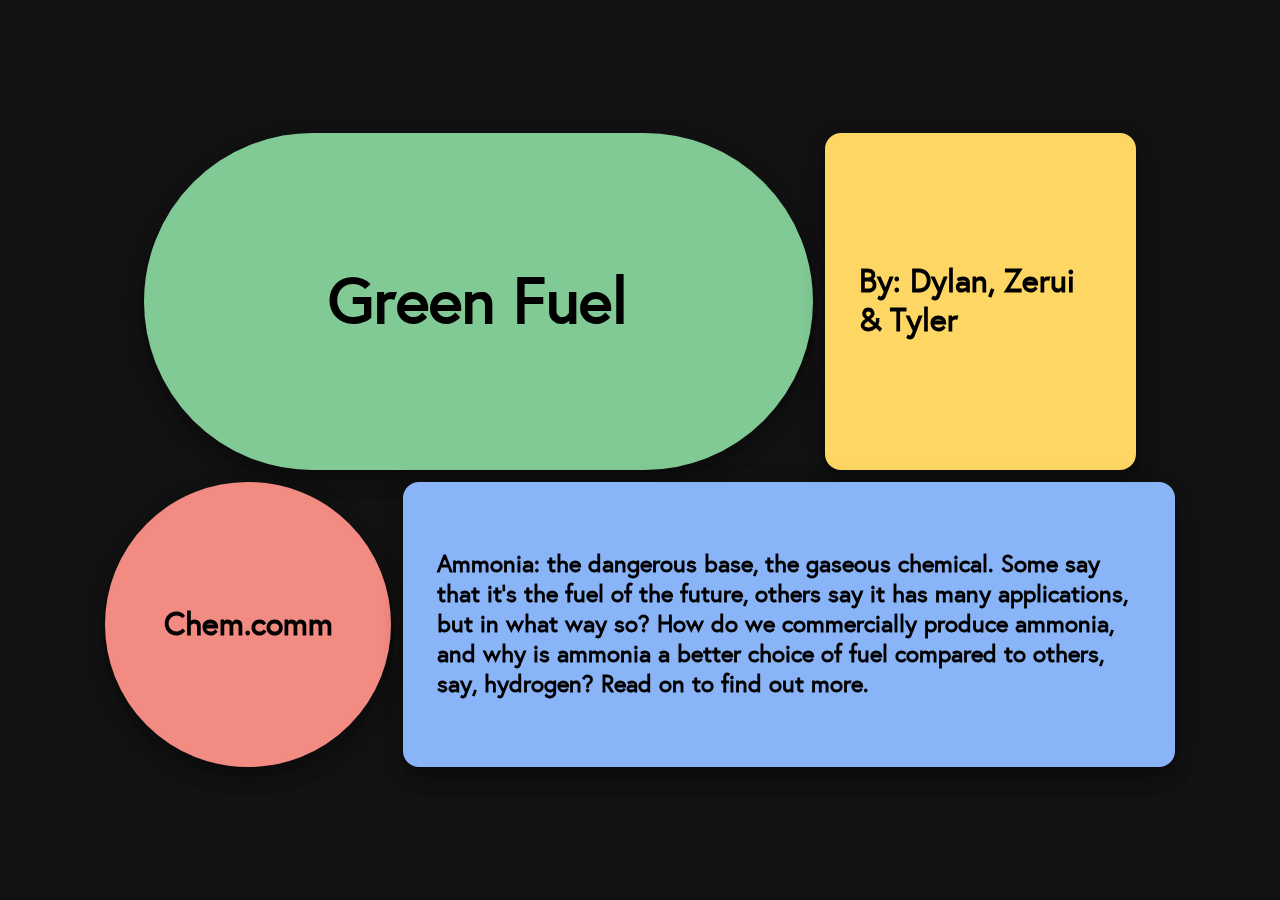
==== commit 1bd89cd5: "UI changes" ====
--- a/index.html
+++ b/index.html
@@ -17,18 +17,21 @@
     <link rel="stylesheet" href="assets/index.min.css">
     <link rel="stylesheet" href="assets/atoms.min.css">
     <link rel="stylesheet" href="assets/fonts.min.css">
+    <link rel="stylesheet" href="assets/lib/ripple.min.css">
 
     <script src="assets/lib/pCardHandler.min.js" defer></script>
     <script src="assets/lib/themeHandler.min.js" defer></script>
     <script src="assets/javascript/main.min.js" defer></script>
+    <script src="assets/lib/ripple.min.js" defer></script>
     <script src="assets/javascript/index.min.js" defer></script>
+</head>
 <body>
 <header class="fr">
     <img src="static/img/favicon.svg" alt="Logo" aria-hidden="true" width="32" height="32">
     <h2 class="fs-1__5 mg-l__-5">Ammonia as Fuel</h2>
     <div class="ff"></div>
     <!-- Theme button -->
-    <button class="ic-btn ctr-c" id="tBtn">
+    <button class="ic-btn ctr-c ripple" id="tBtn">
         <img src="static/icns/dark_mode_white.svg" alt="Change to dark theme" class="l lm">
         <img src="static/icns/light_mode_white.svg" alt="Change to light theme" class="d dm">
     </button>
@@ -55,7 +58,11 @@
                 </div>
                 <div class="hero hero__r2 e-z12">
                     <div class="hr-c">
-                        <h3>The 4 types of ammonia each have their role to play in our daily lives. In fact, they merely differ by the way hydrogen is harnessed to produce the ammonia for use. We can see more sustainable transport, plant growth, and other useful technology being invented with the innovative utilisation of ammonia as a fuel. Ammonia is definitely the fuel of the future!</h3>
+                        <h3>
+                            Ammonia: the dangerous base, the gaseous chemical. Some say that it's the fuel of the future,
+                            others say it has many applications, but in what way so? How do we commercially produce ammonia,
+                            and why is ammonia a better choice of fuel compared to others, say, hydrogen? Read on to find out more.
+                        </h3>
                     </div>
                 </div>
             </main>
@@ -69,7 +76,7 @@
                 <div class="ctr-c f-s">
                     <div class="c mg-r__1 mg-l__1 rd__1 p-txt ctr-c fd-c">
                         <h2>Some facts:</h2>
-                        <ul>
+                        <ul class="fs-1__2">
                             <li>Produced by Haber-Bosch process</li>
                             <li>Reacting hydrogen and atmospheric nitrogen under pressure</li>
                             <li>Produced nearly all of the world’s ammonia</li>
@@ -77,7 +84,7 @@
                     </div>
 
                     <iframe width="560" height="315" allowfullscreen loading="lazy"
-                            class="rd__1" frameborder="0" title="More about ammonia fuel" style="border-bottom-left-radius:16.001px"
+                            class="rd__1 e-z12" frameborder="0" title="More about ammonia fuel" style="border-bottom-left-radius:16.001px"
                             srcdoc="<style>*{padding:0;margin:0;overflow:hidden}html,body{height:100%}img,span{position:absolute;width:100%;top:0;bottom:0;margin:auto}span{height:1.5em;text-align:center;font:48px/1.5 sans-serif;color:white;text-shadow:0 0 0.5em black}</style><a href=https://www.youtube.com/embed/H1ZacZ_r1MQ?autoplay=1&modestbranding=1&rel=0><img src=https://img.youtube.com/vi/H1ZacZ_r1MQ/hqdefault.jpg alt='More about ammonia'><span>▶</span></a>"
                             allow="accelerometer; autoplay; clipboard-write; encrypted-media; gyroscope; picture-in-picture;"></iframe>
                 </div>
@@ -91,13 +98,11 @@
                 <div class="c mg-l__1 mg-r__1 rd__1"><h2 class="fs-3 p-txt">How is ammonia fuel produced?</h2></div>
                 <div class="ctr-c f-s">
                     <div class="c mg-r__1 mg-l__1 rd__1 p-txt ctr-c">
-                        <h3>
-                            <ol>
-                                <li>Using modern ammonia-producing plant</li>
-                                <li>Natural gas, liquified petroleum gas, or petroleum naphtha converted to gaseous hydrogen</li>
-                                <li>Hydrogen combined with nitrogen to produce ammonia via the Haber-Bosch process</li>
-                            </ol>
-                        </h3>
+                        <ol class="fs-1__5">
+                            <li>Using modern ammonia-producing plant</li>
+                            <li>Natural gas, liquified petroleum gas, or petroleum naphtha converted to gaseous hydrogen</li>
+                            <li>Hydrogen combined with nitrogen to produce ammonia via the Haber-Bosch process</li>
+                        </ol>
                     </div>
                     <img class="rd__1 e-z6 mg-l__1 mg-r__1" src="static/img/process.png" />
                 </div>
@@ -107,11 +112,11 @@
     </div>
     <div id="group4" class="parallax__group">
         <div class="parallax__layer parallax__layer--base ctr-c fd-c">
-            <div class="c mg-l__1 mg-r__1 rd__1"><h2 class="fs-3 p-txt mg-txt">The 4 Colors of Ammonia</h2></div>
+            <div class="c mg-l__1 mg-r__1 rd__1"><h2 class="fs-3 p-txt mg-txt">The four colors of Ammonia</h2></div>
 
             <div class="promo mg-t__1 mg-b__1">
-                <div class="p-card c-1">
-                    <button class="ic-btn ctr-c lg"><img src="static/icns/add_white.svg" alt="More"></button>
+                <div class="p-card c-1 e-z12" id="cd-1">
+                    <button class="ic-btn ctr-c lg ripple"><img src="static/icns/add_white.svg" alt="More"></button>
                     <!------>
                     <h1 class="fs-2 mg-b__-75">Grey</h1> <!-- Title -->
                     <img class="ctr-s e-z6" src="static/img/gray.svg" alt="Gray Ammonia (Factory producing C02 pollution)">
@@ -123,12 +128,12 @@
                                 reacts hydrogen and atmospheric nitrogen.
                                 The hydrogen often comes from the steam reformation of methane, a process that emits CO2.
                             </h3>
-                            <a class="btn-rp f-btn" href="./viewer.html?p=Z3JleQ==" target="_blank">Read more</a>
-                        </div>
-                    </div>
-                </div>
-                <div class="p-card c-2">
-                    <button class="ic-btn ctr-c lg"><img src="static/icns/add_white.svg" alt="More"></button>
+                            <button class="ripple filled btn" onclick="linkHandler('./viewer.html?p=Z3JleQ==', 1)">Read more</button>
+                        </div>
+                    </div>
+                </div>
+                <div class="p-card c-2 e-z12" id="cd-2">
+                    <button class="ic-btn ctr-c lg ripple"><img src="static/icns/add_white.svg" alt="More"></button>
                     <!------>
                     <h1 class="fs-2 mg-b__-75">Blue</h1>
                     <img class="ctr-s e-z6" src="static/img/blue.svg" alt="Blue Ammonia (Hand holding molecule)">
@@ -142,12 +147,12 @@
                                 Using CO2 for enhanced oil recovery, for example,
                                 isn’t as environmentally beneficial as injecting it into the ground permanently.
                             </h3>
-                            <a class="btn-rp f-btn" href="./viewer.html?p=Ymx1ZQ==" target="_blank">Read more</a>
-                        </div>
-                    </div>
-                </div>
-                <div class="p-card c-3">
-                    <button class="ic-btn ctr-c lg"><img src="static/icns/add_white.svg" alt="More"></button>
+                            <button class="ripple filled btn" onclick="linkHandler('./viewer.html?p=Ymx1ZQ==', 2)">Read more</button>
+                        </div>
+                    </div>
+                </div>
+                <div class="p-card c-3 e-z12" id="cd-3">
+                    <button class="ic-btn ctr-c lg ripple"><img src="static/icns/add_white.svg" alt="More"></button>
                     <!------>
                     <h1 class="fs-2 mg-b__-75">Green</h1>
                     <img class="ctr-s e-z6" src="static/img/green.svg" alt="Green Ammonia (Wind turbines)">
@@ -159,12 +164,12 @@
                                 an order of magnitude smaller than a typical ammonia plant.
                                 A massive project in Saudi Arabia, however, aims to make more than 1 million metric tons of ammonia per year.
                             </h3>
-                            <a class="btn-rp f-btn" href="./viewer.html?p=Z3JlZW4=" target="_blank">Read more</a>
-                        </div>
-                    </div>
-                </div>
-                <div class="p-card c-4">
-                    <button class="ic-btn ctr-c lg"><img src="static/icns/add_white.svg" alt="More"></button>
+                            <button class="ripple filled btn" onclick="linkHandler('./viewer.html?p=Z3JlZW4=', 3)">Read more</button>
+                        </div>
+                    </div>
+                </div>
+                <div class="p-card c-4 e-z12" id="cd-4">
+                    <button class="ic-btn ctr-c lg ripple"><img src="static/icns/add_white.svg" alt="More"></button>
                     <!------>
                     <h1 class="fs-2 mg-b__-75">Turquoise</h1>
                     <img class="ctr-s e-z6" src="static/img/turquoise.svg" alt="Turquoise Ammonia (Diagram of 2 atoms)">
@@ -175,7 +180,7 @@
                                 which is reacted with nitrogen to make ammonia.
                                 The industry thinks of turquoise ammonia as somewhere between green and blue.
                                 A prominent project is Monolith Materials’ carbon black plant in Nebraska.</h3>
-                            <a class="btn-rp f-btn" href="./viewer.html?p=dHVycXVvaXNl" target="_blank">Read more</a>
+                            <button class="ripple filled btn" onclick="linkHandler('./viewer.html?p=dHVycXVvaXNl', 4)">Read more</button>
                         </div>
                     </div>
                 </div>
@@ -185,7 +190,7 @@
     </div>
     <div id="group5" class="parallax__group">
         <div class="parallax__layer parallax__layer--fore ctr-c fd-c">
-            <div class="c mg-l__1 mg-r__1 rd__1"><h2 class="fs-3 p-txt mg-txt">The 4 Colors of Ammonia</h2></div>
+            <div class="c mg-l__1 mg-r__1 rd__1"><h2 class="fs-3 p-txt mg-txt">Why Ammonia?</h2></div>
 
             <div class="c mg-r__1 mg-l__1 mg-t__1 rd__1 p-txt ctr-c p-no">
                 <table class="fs-1__5">
@@ -258,6 +263,8 @@
     </div>-->
     <div id="group7" class="parallax__group" style="height:50vh">
         <div class="parallax__layer parallax__layer--base p-txt__bg">
+            <h2>The 4 types of ammonia each have their role to play in our daily lives. In fact, they merely differ by the way hydrogen is harnessed to produce the ammonia for use. We can see more sustainable transport, plant growth, and other useful technology being invented with the innovative utilisation of ammonia as a fuel. Ammonia is definitely the fuel of the future!</h2>
+
             <div class="fr"><h2>Ammonia as Fuel</h2></div>
             <div class="fr">
                 <p>By Dylan Gan Kai Jie, Wang Zerui & Tyler Ng Pek Han in NUS High School of Mathematics and Science for the Chem.comm Challenge by NUS</p>
--- a/assets/main.min.css
+++ b/assets/main.min.css
@@ -1 +1 @@
-body,body.lm{--brand:#1976d2;--p-brand:#1668ba;--s-brand:#13589c;--on-brand:#fff}body{padding:0;--g-green:#81c995;--g-orange:#fdd663;--g-red:#f28b82;--g-blue:#8ab4f8;--m-bg:#121212;--opp-bg:#fefefe;--not-that-opp-bg:rgba(255, 255, 255, .3);--ab-bg:rgba(0, 0, 0, .6);--flat-bg:#3f3f3f;--raised-bg:#5f5f5f;--higher-raised-bg:#7f7f7f;--max-raised-bg:#8f8f8f;--always-black:#000;--always-white:#fff;--not-funny-radius:.4rem;--funny-radius:1rem;--funnier-radius:1.5rem;--dont-use-this-radius:9999rem;--theme-trans-time:.44s;--misty:blur(12px) saturate(120%) brightness(120%);background-color:var(--m-bg);font-family:'Raleway',"Helvetica Neue",Helvetica,Courier,sans-serif;color:var(--opp-bg, #eee);transition:all var(--theme-trans-time) ease-in-out;transition-property:color,background-color}body.lm{--g-green:#34a853;--g-orange:#f9bb2d;--g-red:#ea4335;--g-blue:#4285f4;--m-bg:#fefefe;--opp-bg:#121212;--not-that-opp-bg:rgba(0, 0, 0, .3);--ab-bg:rgba(255, 255, 255, .6);--flat-bg:#ddd;--raised-bg:#ccc;--higher-raised-bg:#aaa;--max-raised-bg:#888}h1,h2,h3,h4{font-family:'Europa Regular',Helvetica,"Roboto Slab",Roboto,Arial,sans-serif}.f-btn,button{display:inline-block;-webkit-tap-highlight-color:transparent;border:0;outline:0;min-height:2rem;border-radius:var(--not-funny-radius);background-color:var(--brand);color:var(--on-brand);transition:background-color .2s ease-in-out,box-shadow .3s ease-in;box-shadow:0 3px 1px -2px rgba(0,0,0,.2),0 2px 2px 0 rgba(0,0,0,.14),0 1px 5px 0 rgba(0,0,0,.12);font-size:.8rem;line-height:2.25rem;font-weight:500;letter-spacing:.0892857143em;text-decoration:none;text-transform:uppercase;font-family:"Europa Regular",Roboto,Helvetica,sans-serif;padding:0 1rem}.f-btn:hover,button:hover{background-color:var(--p-brand);box-shadow:0 2px 4px -1px rgba(0,0,0,.2),0 4px 5px 0 rgba(0,0,0,.14),0 1px 10px 0 rgba(0,0,0,.12)}.f-btn:active,button:active{background-color:var(--s-brand)}button.ic-btn{height:2.5rem;width:2.5rem;border-radius:50%;background-color:var(--m-bg, #555);transition:all .2s ease-in-out;transition-property:background-color,opacity;opacity:.6;box-shadow:0 3px 5px -1px rgba(0,0,0,.2),0 6px 10px 0 rgba(0,0,0,.14),0 1px 18px 0 rgba(0,0,0,.12)}button.ic-btn.nbg{background-color:transparent!important}button.ic-btn:hover{background-color:var(--flat-bg, #666);opacity:1}button.ic-btn:active{background-color:var(--raised-bg, #888)}button.ic-btn#tBtn{transition:all .4s cubic-bezier(.53,.53,.49,1.59)}body.lm button.ic-btn#tBtn{transform:rotate(-360deg)}body.lm button.ic-btn>img{filter:invert(1)}button.ic-btn.lg>img{width:2.2rem;height:2.2rem}button.ic-btn>img{width:1.6rem;height:1.6rem;transition:filter var(--theme-trans-time) ease-in-out}div.c,header{backdrop-filter:var(--misty)}header{position:fixed;margin-top:-3.4rem;left:0;height:3.4rem;z-index:22;width:calc(100% - 2.4rem);display:flex;align-items:center;padding:0 1.2rem;transition:margin-top .3s cubic-bezier(.4,0,0,1);background-color:var(--ab-bg, #111);border-radius:0 0 var(--funny-radius) var(--funny-radius)}header.v{margin-top:0}body,header>*{margin:0}.btr-br{height:1px;background-color:var(--not-that-opp-bg);border-radius:1px}img{user-select:none;-webkit-user-drag:none}div.c{background-color:var(--ab-bg);transition:background-color .44s ease-in-out}table{border-collapse:collapse}td,th{border:1px solid var(--not-that-opp-bg);padding:.5rem}thead>tr>th{border-top:none;padding-top:1rem}tbody>tr>td:first-child,thead>tr>th:first-child{border-left:none;padding-left:1rem}tbody>tr>td:last-child,thead>tr>th:last-child{border-right:none;padding-right:1rem}tbody>tr:last-child>td{border-bottom:none;padding-bottom:1rem}footer{background-color:var(--flat-bg);border-radius:var(--funny-radius) var(--funny-radius) 0 0;padding:1rem}footer>div.fr{display:flex;flex-wrap:wrap;margin:.7rem 0}footer>div.fr>a{color:var(--g-blue)}::-webkit-scrollbar{background-color:#fff;width:14px}::-webkit-scrollbar-track{background-color:#2b2b2b}::-webkit-scrollbar-corner{background-color:#2b2b2b}body.light ::-webkit-scrollbar-corner,body.light ::-webkit-scrollbar-track{background-color:#dfdfdf}::-webkit-scrollbar-thumb{background-color:#6b6b6b;border-radius:14px;border:3px solid #2b2b2b;transition:all 500ms ease-out}::-webkit-scrollbar-thumb:hover{background-color:#959595}.light ::-webkit-scrollbar-thumb{background-color:#969696!important;border:3px solid #dfdfdf!important}.light ::-webkit-scrollbar-thumb:hover{background-color:#656565!important}+body,body.lm{--brand: #1976d2;--theme: var(--brand);--p-brand: #1668ba;--s-brand: #13589c;--on-brand: #fff}body{padding:0;--g-green: #81c995;--g-orange: #fdd663;--g-red: #f28b82;--g-blue: #8ab4f8;--m-bg: #121212;--opp-bg: #fefefe;--not-that-opp-bg: rgba(255, 255, 255, .3);--ab-bg: rgba(0, 0, 0, .6);--flat-bg: #3f3f3f;--raised-bg: #5f5f5f;--higher-raised-bg: #7f7f7f;--max-raised-bg: #8f8f8f;--always-black: #000;--always-white: #fff;--not-funny-radius: .4rem;--funny-radius: 1rem;--funnier-radius: 1.5rem;--dont-use-this-radius: 9999rem;--theme-trans-time: .44s;--misty: blur(12px) saturate(120%) brightness(120%);background-color:var(--m-bg);font-family:'Raleway',"Helvetica Neue",Helvetica,Courier,sans-serif;color:var(--opp-bg, #eee);transition:all var(--theme-trans-time) ease-in-out;transition-property:color,background-color}body.lm{--g-green: #34a853;--g-orange: #f9bb2d;--g-red: #ea4335;--g-blue: #4285f4;--m-bg: #fefefe;--opp-bg: #121212;--not-that-opp-bg: rgba(0, 0, 0, .3);--ab-bg: rgba(255, 255, 255, .6);--flat-bg: #ddd;--raised-bg: #ccc;--higher-raised-bg: #aaa;--max-raised-bg: #888;--ripple-fill: #000}h1,h2,h3,h4{font-family:'Europa Regular',Helvetica,"Roboto Slab",Roboto,Arial,sans-serif}.f-btn,button{border:0;font-size:.8rem;font-weight:500;letter-spacing:.0892857143em;text-decoration:none;text-transform:uppercase;font-family:"Europa Regular",Roboto,Helvetica,sans-serif}button.ic-btn{height:2.5rem;width:2.5rem;border-radius:50%;background-color:var(--m-bg, #555);transition:all .2s ease-in-out;transition-property:background-color,opacity;opacity:.6;box-shadow:0 3px 5px -1px rgba(0,0,0,.2),0 6px 10px 0 rgba(0,0,0,.14),0 1px 18px 0 rgba(0,0,0,.12)}button.ic-btn.nbg{background-color:transparent!important}button.ic-btn:hover{background-color:var(--flat-bg, #666);opacity:1}button.ic-btn:active{background-color:var(--raised-bg, #888)}button.ic-btn#tBtn{transition:all .4s cubic-bezier(.53,.53,.49,1.59)}body.lm button.ic-btn#tBtn{transform:rotate(-360deg)}body.lm button.ic-btn>img{filter:invert(1)}button.ic-btn.lg>img{width:2.2rem;height:2.2rem}button.ic-btn>img{width:1.6rem;height:1.6rem;transition:filter var(--theme-trans-time) ease-in-out}div.c,header{backdrop-filter:var(--misty)}header{position:fixed;margin-top:-3.4rem;left:0;height:3.4rem;z-index:22;width:calc(100% - 2.4rem);display:flex;align-items:center;padding:0 1.2rem;transition:margin-top .3s cubic-bezier(.4,0,0,1);background-color:var(--ab-bg, #111);border-radius:0 0 var(--funny-radius) var(--funny-radius)}header.v{margin-top:0}body,header>*{margin:0}.btr-br{height:1px;background-color:var(--not-that-opp-bg);border-radius:1px}img{user-select:none;-webkit-user-drag:none}div.c{background-color:var(--ab-bg);transition:background-color .44s ease-in-out}table{border-collapse:collapse}td,th{border:1px solid var(--not-that-opp-bg);padding:.5rem}thead>tr>th{border-top:none;padding-top:1rem}tbody>tr>td:first-child,thead>tr>th:first-child{border-left:none;padding-left:1rem}tbody>tr>td:last-child,thead>tr>th:last-child{border-right:none;padding-right:1rem}tbody>tr:last-child>td{border-bottom:none;padding-bottom:1rem}footer{background-color:var(--flat-bg);border-radius:var(--funny-radius) var(--funny-radius) 0 0;padding:1rem}footer>div.fr{display:flex;flex-wrap:wrap;margin:.7rem 0}footer>div.fr>a{color:var(--g-blue)}::-webkit-scrollbar{background-color:#fff;width:14px}::-webkit-scrollbar-track{background-color:#2b2b2b}::-webkit-scrollbar-corner{background-color:#2b2b2b}body.light ::-webkit-scrollbar-corner,body.light ::-webkit-scrollbar-track{background-color:#dfdfdf}::-webkit-scrollbar-thumb{background-color:#6b6b6b;border-radius:14px;border:3px solid #2b2b2b;transition:all 500ms ease-out}::-webkit-scrollbar-thumb:hover{background-color:#959595}.light ::-webkit-scrollbar-thumb{background-color:#969696!important;border:3px solid #dfdfdf!important}.light ::-webkit-scrollbar-thumb:hover{background-color:#656565!important}--- a/assets/index.min.css
+++ b/assets/index.min.css
@@ -1 +1,2 @@
-@keyframes l-anim{0%{background-color:transparent;color:transparent!important;opacity:0}60%{background-color:transparent;color:transparent!important}to{opacity:1}}main{flex-wrap:wrap;justify-content:center}.hero{--h-mg:.25rem;position:relative;margin:var(--h-mg);overflow:hidden;animation-delay:2s;transition:all .2s ease-in-out;animation:1s l-anim;background-color:var(--h-bg);border:.15rem solid var(--h-bg)}.hero:hover{background-color:var(--always-white);border-color:var(--always-black)}.hero h1,.hero h2,.hero h3,.hero h4{color:var(--always-black)}.hero h1{font-size:3em}.hero h2{font-size:1.5em}.hero h3{font-size:1.2em}.hero h4{font-size:.75em}.hero>.hr-c,main{display:flex;align-items:center}.hero>.hr-c{--c-padding:2rem;padding:var(--c-padding);height:calc(100% - calc(var(--c-padding)*2));width:calc(100% - calc(var(--c-padding)*2));max-width:calc(100vw - 2rem)}.hero>.hr-c>:first-child{margin-top:0}.hero>.hr-c>:last-child{margin-bottom:0}.hero.v-rd>.hr-c{--c-padding:1rem;text-align:center}.hero.hero__l1{grid-area:l1;--h-bg:var(--g-green, forestgreen);border-radius:var(--dont-use-this-radius, 999rem);height:26vw;width:52vw;min-height:160px;min-width:320px}.hero.hero__l2,.hero.hero__r1{min-height:146px;min-width:146px}.hero.hero__r1{grid-area:r1;--h-bg:var(--g-orange, orange);border-radius:var(--funny-radius, 1rem);height:26vw;width:24vw}.hero.hero__l2{grid-area:l2;--h-bg:var(--g-red, red);border-radius:var(--dont-use-this-radius, 999rem);width:22vw;height:22vw}.hero.hero__r2{grid-area:r2;--h-bg:var(--g-blue, steelblue);border-radius:var(--funny-radius, 1rem);width:60vw}div.promo{display:grid;grid-template-columns:1fr;grid-template-rows:repeat(4,1fr);grid-gap:1rem;padding:1rem}div.promo>div.p-card{width:calc(min(100vw,450px) - 5rem);height:calc(min(100vw,450px) - 5rem);border-radius:var(--funnier-radius, 1rem);background-color:var(--flat-bg);position:relative;padding:0 1.5rem;overflow:hidden}div.promo>div.p-card.c-1{background:linear-gradient(315deg,#189abf 0,#000851 100%)}div.promo>div.p-card.c-2{background:linear-gradient(45deg,#4b6cb7 0,#182848 100%)}div.promo>div.p-card.c-3{background:linear-gradient(125deg,#240b36,#c31432)}div.promo>div.p-card.c-4{background:linear-gradient(315deg,#eb5757,#000)}div.promo>div.p-card>img{height:calc(100% - 100px);border-radius:50%}.parallax{height:500px;height:100vh;overflow-x:hidden;overflow-y:auto;-webkit-perspective:300px;perspective:300px}.parallax__group{position:relative;height:500px;height:100vh;-webkit-transform-style:preserve-3d;transform-style:preserve-3d}.parallax__layer,div.promo>div.p-card>div.p-modal{position:absolute;top:0;left:0;right:0;bottom:0}.parallax__layer--fore{-webkit-transform:translateZ(90px) scale(.7);transform:translateZ(90px) scale(.7);z-index:1}.parallax__layer--base{-webkit-transform:translateZ(0);transform:translateZ(0);z-index:4}.parallax__layer--back{-webkit-transform:translateX(-7px) translateZ(-300px) scale(2);transform:translateX(-7px) translateZ(-300px) scale(2);z-index:3}.parallax__layer--deep{-webkit-transform:translateX(-14px) translateZ(-600px) scale(3);transform:translateX(-14px) translateZ(-600px) scale(3);z-index:2}.parallax__layer--back,.parallax__layer--base,.parallax__layer--deep{background-position:center;background-size:cover}#group1{z-index:5}#group1 .parallax__layer--base{background:var(--m-bg)}#group2{z-index:3}#group2 .parallax__layer--back{background-image:url(../static/img/peaks.webp)}#group3{z-index:4}#group3 .parallax__layer--base{background-image:url(../static/img/horizon.webp)}#group4{z-index:2;height:150vh}#group4 .parallax__layer--deep{background-image:url(../static/img/dome.webp)}#group5{z-index:3}#group5 .parallax__layer--base{background-image:url(../static/img/mountains.webp)}#group6{z-index:2}#group6 .parallax__layer--back{background:#f5eb64}#group7{z-index:3}#group7 .parallax__layer--base{background:var(--flat-bg)}div.promo>div.p-card>button.ic-btn{position:absolute;bottom:1rem;right:1rem;transition:background-color .2s ease-in-out,opacity .2s ease-in-out,transform .66s cubic-bezier(.66,0,.2,1);z-index:10}div.promo>div.p-card.open>button.ic-btn{transform:rotate(45deg);background-color:var(--opp-bg)}body.lm div.promo>div.p-card.open>button.ic-btn>img{filter:invert(0)}div.promo>div.p-card.open>button.ic-btn>img{filter:invert(1)}div.promo>div.p-card.c-1>div.p-modal{--pm-bg:var(--higher-raised-bg)}div.promo>div.p-card.c-2>div.p-modal{--pm-bg:var(--g-blue)}div.promo>div.p-card.c-3>div.p-modal{--pm-bg:var(--g-green)}div.promo>div.p-card.c-4>div.p-modal{--pm-bg:var(--g-red)}div.promo>div.p-card>div.p-modal{background-color:var(--pm-bg);opacity:0;visibility:hidden;z-index:6;pointer-events:none;padding:1.5rem;display:flex;align-items:center;border-radius:inherit;transition:opacity .66s .66s cubic-bezier(.66,0,.2,1),visibility .66s .66s;color:var(--m-bg, #000)}div.promo>div.p-card.open>div.p-modal{opacity:1;visibility:visible;pointer-events:auto}div.promo>div.p-card>div.p-modal>div{transition:all .66s .66s cubic-bezier(.66,0,.2,1);opacity:0;transform:translateY(-1.25rem)}div.promo>div.p-card>div.p-modal>div>h3{display:-webkit-box;-webkit-box-orient:vertical;-webkit-line-clamp:4;overflow:hidden}div.promo>div.p-card.open>div.p-modal>div{transform:translateY(0);opacity:1;transition:all .66s .66s cubic-bezier(.66,0,.2,1)}@media screen and (min-width:600px){.hero.hero__r2{width:52vw;height:28vw}.hero.v-rd>.hr-c{--c-padding:3rem}.hero.v-rd.hero__l2>.hr-c{--c-padding:.4rem}}@media screen and (min-width:550px){div.promo{grid-template-columns:repeat(2,1fr);grid-template-rows:repeat(2,1fr)}div.promo>div.p-card{width:calc(min(50vw,480px) - 5rem);height:calc(min(50vw,480px) - 5rem)}}@media screen and (min-width:1024px){.hero{min-width:400px;max-height:44vh;--h-mg:.375rem}.hero.hero__r2{width:60vw;height:22vw;max-height:40vh}.hero.v-rd.hero__l2>.hr-c{--c-padding:1rem}}@media screen and (min-width:1000px){div.promo>div.p-card{padding:.5rem 2rem}.hero h1{font-size:4em}.hero h2{font-size:2em}.hero h3{font-size:1.5em}.hero h4{font-size:1em}}@media screen and (max-width:500px){.hero.hero__r1>.hr-c{--c-padding:.75rem}}@media screen and (max-width:400px){.hero.hero__r2>.hr-c{--c-padding:1rem}.hero.hero__r2{width:80vw}}+@keyframes l-anim{0%{background-color:transparent;color:transparent!important;opacity:0}60%{background-color:transparent;color:transparent!important}to{opacity:1}}main{flex-wrap:wrap;justify-content:center}.hero{--h-mg: .25rem;position:relative;margin:var(--h-mg);overflow:hidden;animation-delay:2s;transition:all .2s ease-in-out;animation:1s l-anim;background-color:var(--h-bg);border:.15rem solid var(--h-bg)}.hero:hover{background-color:var(--always-white);border-color:var(--always-black)}.hero h1,.hero h2,.hero h3,.hero h4{color:var(--always-black)}.hero h1{font-size:3em}.hero h2{font-size:1.5em}.hero h3{font-size:1.2em}.hero h4{font-size:.75em}.hero>.hr-c,main{display:flex;align-items:center}.hero>.hr-c{--c-padding: 2rem;padding:var(--c-padding);height:calc(100% - calc(var(--c-padding)*2));width:calc(100% - calc(var(--c-padding)*2));max-width:calc(100vw - 2rem)}.hero>.hr-c>:first-child{margin-top:0}.hero>.hr-c>:last-child{margin-bottom:0}.hero.v-rd>.hr-c{--c-padding: 1rem;text-align:center}.hero.hero__l1{grid-area:l1;--h-bg: var(--g-green, forestgreen);border-radius:var(--dont-use-this-radius, 999rem);height:26vw;width:52vw;min-height:160px;min-width:320px}.hero.hero__l2,.hero.hero__r1{min-height:146px;min-width:146px}.hero.hero__r1{grid-area:r1;--h-bg: var(--g-orange, orange);border-radius:var(--funny-radius, 1rem);height:26vw;width:24vw}.hero.hero__l2{grid-area:l2;--h-bg: var(--g-red, red);border-radius:var(--dont-use-this-radius, 999rem);width:22vw;height:22vw}.hero.hero__r2{grid-area:r2;--h-bg: var(--g-blue, steelblue);border-radius:var(--funny-radius, 1rem);width:60vw}div.promo{display:grid;grid-template-columns:1fr;grid-template-rows:repeat(4,1fr);grid-gap:1rem;padding:1rem}div.promo>div.p-card{width:calc(min(100vw,450px) - 5rem);height:calc(min(100vw,450px) - 5rem);border-radius:var(--funnier-radius, 1rem);background-color:var(--flat-bg);position:relative;padding:0 1.5rem;overflow:hidden;transform:translate(0,0);transition:all 1s ease-in-out}div.promo>div.p-card.c-1{background:linear-gradient(315deg,#189abf 0,#000851 100%)}div.promo>div.p-card.c-2{background:linear-gradient(45deg,#4b6cb7 0,#182848 100%)}div.promo>div.p-card.c-3{background:linear-gradient(125deg,#240b36,#c31432)}div.promo>div.p-card.c-4{background:linear-gradient(315deg,#eb5757,#000)}div.promo>div.p-card>img{height:calc(100% - 100px);border-radius:50%}.parallax{height:500px;height:100vh;overflow-x:hidden;overflow-y:auto;-webkit-perspective:300px;perspective:300px}.parallax__group{position:relative;height:500px;height:100vh;-webkit-transform-style:preserve-3d;transform-style:preserve-3d}.parallax__layer,div.promo>div.p-card>div.p-modal{position:absolute;top:0;left:0;right:0;bottom:0}.parallax__layer--fore{-webkit-transform:translateZ(90px) scale(.7);transform:translateZ(90px) scale(.7);z-index:1}.parallax__layer--base{-webkit-transform:translateZ(0);transform:translateZ(0);z-index:4}.parallax__layer--back{-webkit-transform:translateX(-7px) translateZ(-300px) scale(2);transform:translateX(-7px) translateZ(-300px) scale(2);z-index:3}.parallax__layer--deep{-webkit-transform:translateX(-14px) translateZ(-600px) scale(3);transform:translateX(-14px) translateZ(-600px) scale(3);z-index:2}.parallax__layer--back,.parallax__layer--base,.parallax__layer--deep{background-position:center;background-size:cover}#group1{z-index:5}#group1 .parallax__layer--base{background:var(--m-bg)}#group2{z-index:3}#group2 .parallax__layer--back{background-image:url(../static/img/peaks.webp)}#group3{z-index:4}#group3 .parallax__layer--base{background-image:url(../static/img/horizon.webp)}#group4{z-index:2;height:150vh}#group4 .parallax__layer--deep{background-image:url(../static/img/dome.webp)}#group5{z-index:3}#group5 .parallax__layer--base{background-image:url(../static/img/mountains.webp)}#group6{z-index:2}#group6 .parallax__layer--back{background:#f5eb64}#group7{z-index:3}#group7 .parallax__layer--base{background:var(--flat-bg)}div.promo>div.p-card.huge{width:100vw!important;height:100vh!important;z-index:12;border-radius:0;position:fixed;top:0;left:0;transform:translate(0,0)}div.promo>div.p-card>button.ic-btn{position:absolute;bottom:1rem;right:1rem;transition:background-color .2s ease-in-out,opacity .2s ease-in-out,transform .66s cubic-bezier(.66,0,.2,1);z-index:10}div.promo>div.p-card.open>button.ic-btn{transform:rotate(45deg);background-color:var(--opp-bg)}body.lm div.promo>div.p-card.open>button.ic-btn>img{filter:invert(0)}div.promo>div.p-card.open>button.ic-btn>img{filter:invert(1)}div.promo>div.p-card.c-1>div.p-modal{--pm-bg: var(--higher-raised-bg) }div.promo>div.p-card.c-2>div.p-modal{--pm-bg: var(--g-blue) }div.promo>div.p-card.c-3>div.p-modal{--pm-bg: var(--g-green) }div.promo>div.p-card.c-4>div.p-modal{--pm-bg: var(--g-red) }div.promo>div.p-card>div.p-modal{background-color:var(--pm-bg);opacity:0;visibility:hidden;z-index:6;pointer-events:none;padding:1.5rem;display:flex;align-items:center;border-radius:inherit;transition:opacity .66s .66s cubic-bezier(.66,0,.2,1),visibility .66s .66s;color:var(--m-bg, #000)}div.promo>div.p-card.open>div.p-modal{opacity:1;visibility:visible;pointer-events:auto}div.promo>div.p-card>div.p-modal>div{transition:all .66s .66s cubic-bezier(.66,0,.2,1);opacity:0;transform:translateY(-1.25rem)}div.promo>div.p-card>div.p-modal>div>h3{display:-webkit-box;-webkit-box-orient:vertical;-webkit-line-clamp:4;overflow:hidden}div.promo>div.p-card.open>div.p-modal>div{transform:translateY(0);opacity:1;transition:all .66s .66s cubic-bezier(.66,0,.2,1)}@media screen and (min-width:600px){.hero.hero__r2{width:52vw;height:28vw}.hero.v-rd>.hr-c{--c-padding: 3rem}.hero.v-rd.hero__l2>.hr-c{--c-padding: .4rem}}@media screen and (min-width:550px){div.promo{grid-template-columns:repeat(2,1fr);grid-template-rows:repeat(2,1fr)}div.promo>div.p-card{width:calc(min(50vw,480px) - 5rem);height:calc(min(50vw,480px) - 5rem)}}@media screen and (min-width:1024px){.hero{min-width:400px;max-height:44vh;--h-mg: .375rem
+    }.hero.hero__r2{width:60vw;height:22vw;max-height:40vh}.hero.v-rd.hero__l2>.hr-c{--c-padding: 1rem}}@media screen and (min-width:1000px){div.promo>div.p-card{padding:.5rem 2rem}.hero h1{font-size:4em}.hero h2{font-size:2em}.hero h3{font-size:1.5em}.hero h4{font-size:1em}}@media screen and (max-width:500px){.hero.hero__r1>.hr-c{--c-padding: .75rem}}@media screen and (max-width:400px){.hero.hero__r2>.hr-c{--c-padding: 1rem}.hero.hero__r2{width:80vw}}--- a/assets/lib/ripple.min.css
+++ b/assets/lib/ripple.min.css
@@ -0,0 +1 @@
+.btn{padding:.6rem 1rem;outline:0;border:0;border-radius:4px;display:inline-block;background-color:transparent;color:var(--theme);text-transform:uppercase;text-decoration:none;letter-spacing:.07rem;font-size:.88em;font-weight:400;user-select:none;transition:box-shadow .2s ease-in-out,background-color .25s ease-in-out,border .2s ease-in-out}.btn.icon{display:flex;width:min-content;padding:.75rem;border-radius:50%;--ripple-fill: #fff}.btn.icon.smaller{padding:.1875rem}.btn.icon.smaller>svg{width:18px;height:18px}.btn.icon.small>svg{width:20px;height:20px}.btn.icon.large>svg{width:35px;height:35px}.btn.icon:hover{background-color:#ffffff14}.btn.filled,.btn.outlined{box-shadow:0 3px 1px -2px rgba(0,0,0,.2),0 2px 2px 0 rgba(0,0,0,.14),0 1px 5px 0 rgba(0,0,0,.12)}.btn.filled{background-color:var(--theme);color:#fefefe;--ripple-fill: #fff}.btn.outlined{border:1px solid #1976d280}.btn,.btn.outlined{--ripple-fill: var(--theme)}.btn.filled:hover{background-color:#115293}.btn.outlined:hover{border:1px solid var(--theme);background-color:transparent}.btn:hover{background-color:var(--lightest-theme)}.btn.filled:active,.btn.outlined:active{box-shadow:0 2px 4px -1px rgba(0,0,0,.2),0 4px 5px 0 rgba(0,0,0,.14),0 1px 10px 0 rgba(0,0,0,.12)}.ripple{position:relative;overflow:hidden;cursor:pointer}.ripple.ripple-unbounded{overflow:visible}.ripple>div.ripple__container{display:block;opacity:var(--ripple-opacity, .3);border-radius:50%;position:absolute;z-index:10;pointer-events:none;width:1px;height:1px;transform:scale(0);transition:transform .55s cubic-bezier(.4,0,.2,1),opacity .55s ease-in-out;background-color:var(--ripple-fill, #fff)}